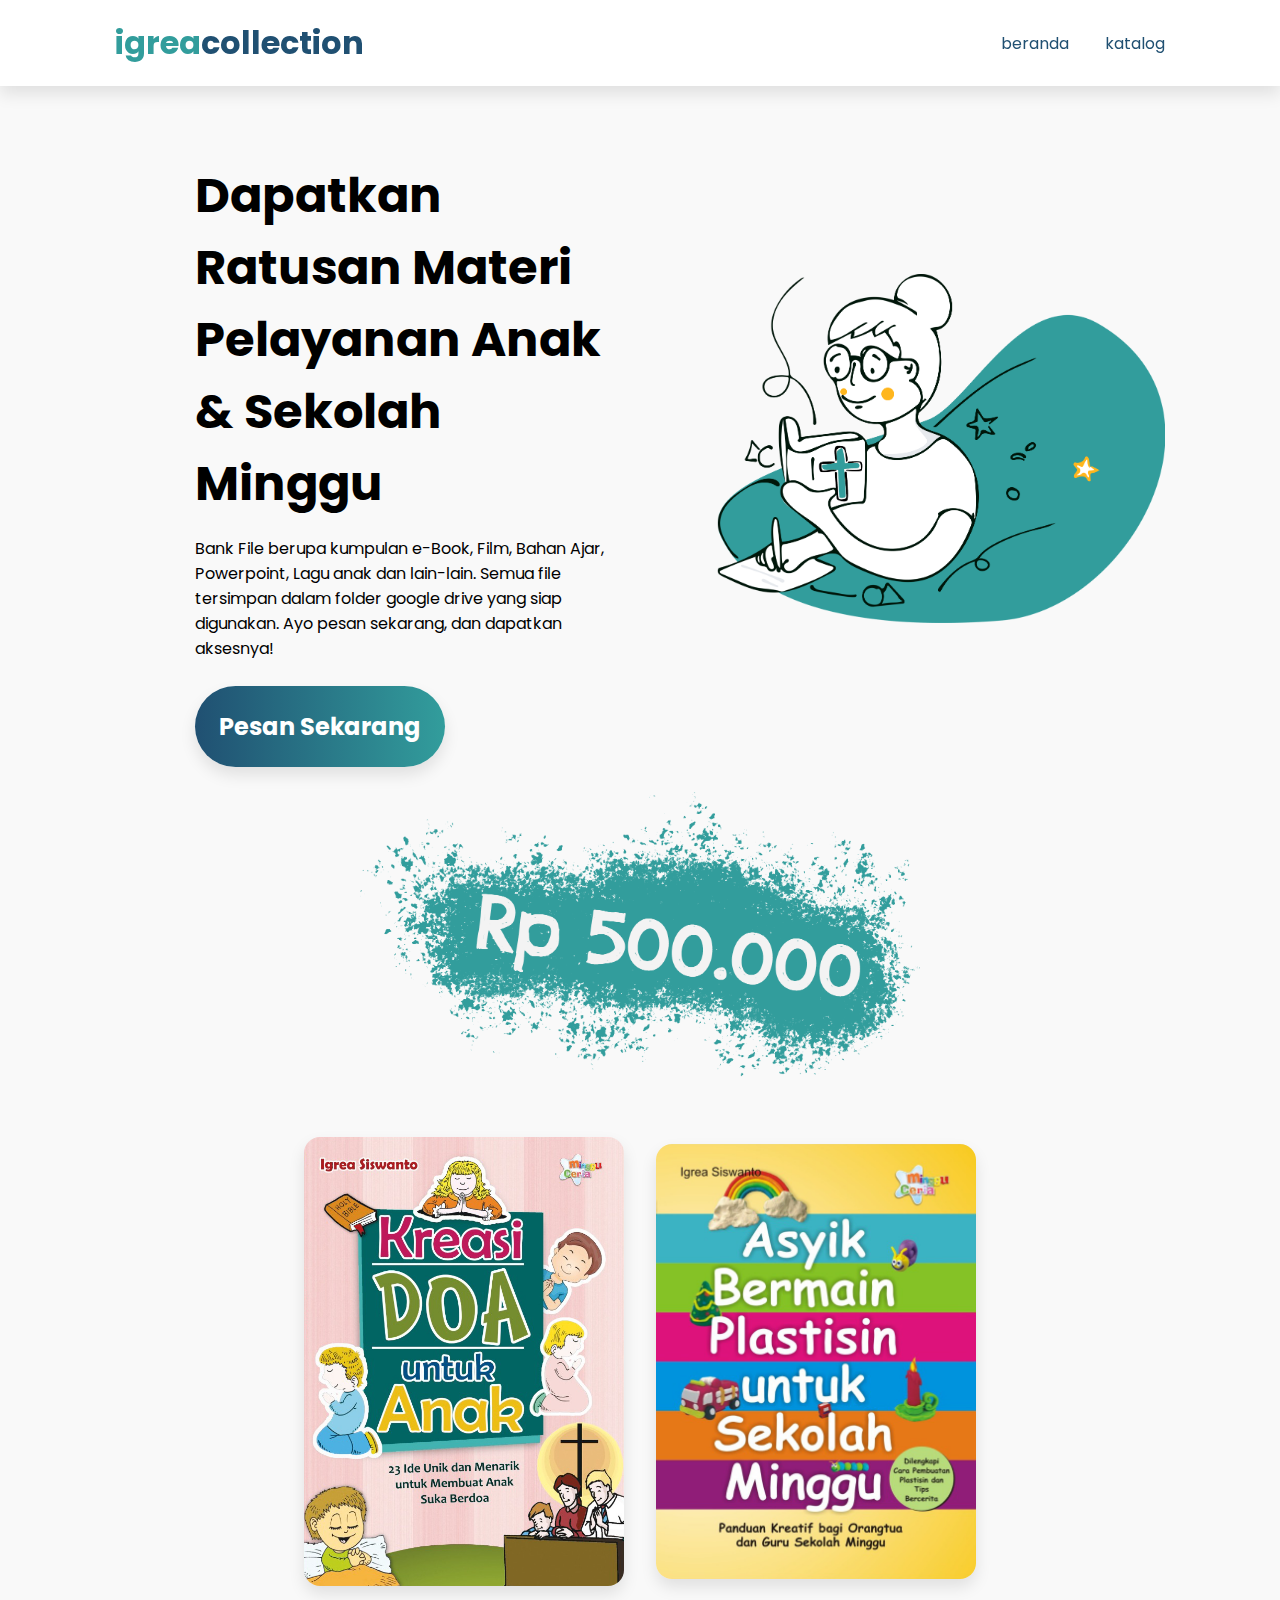
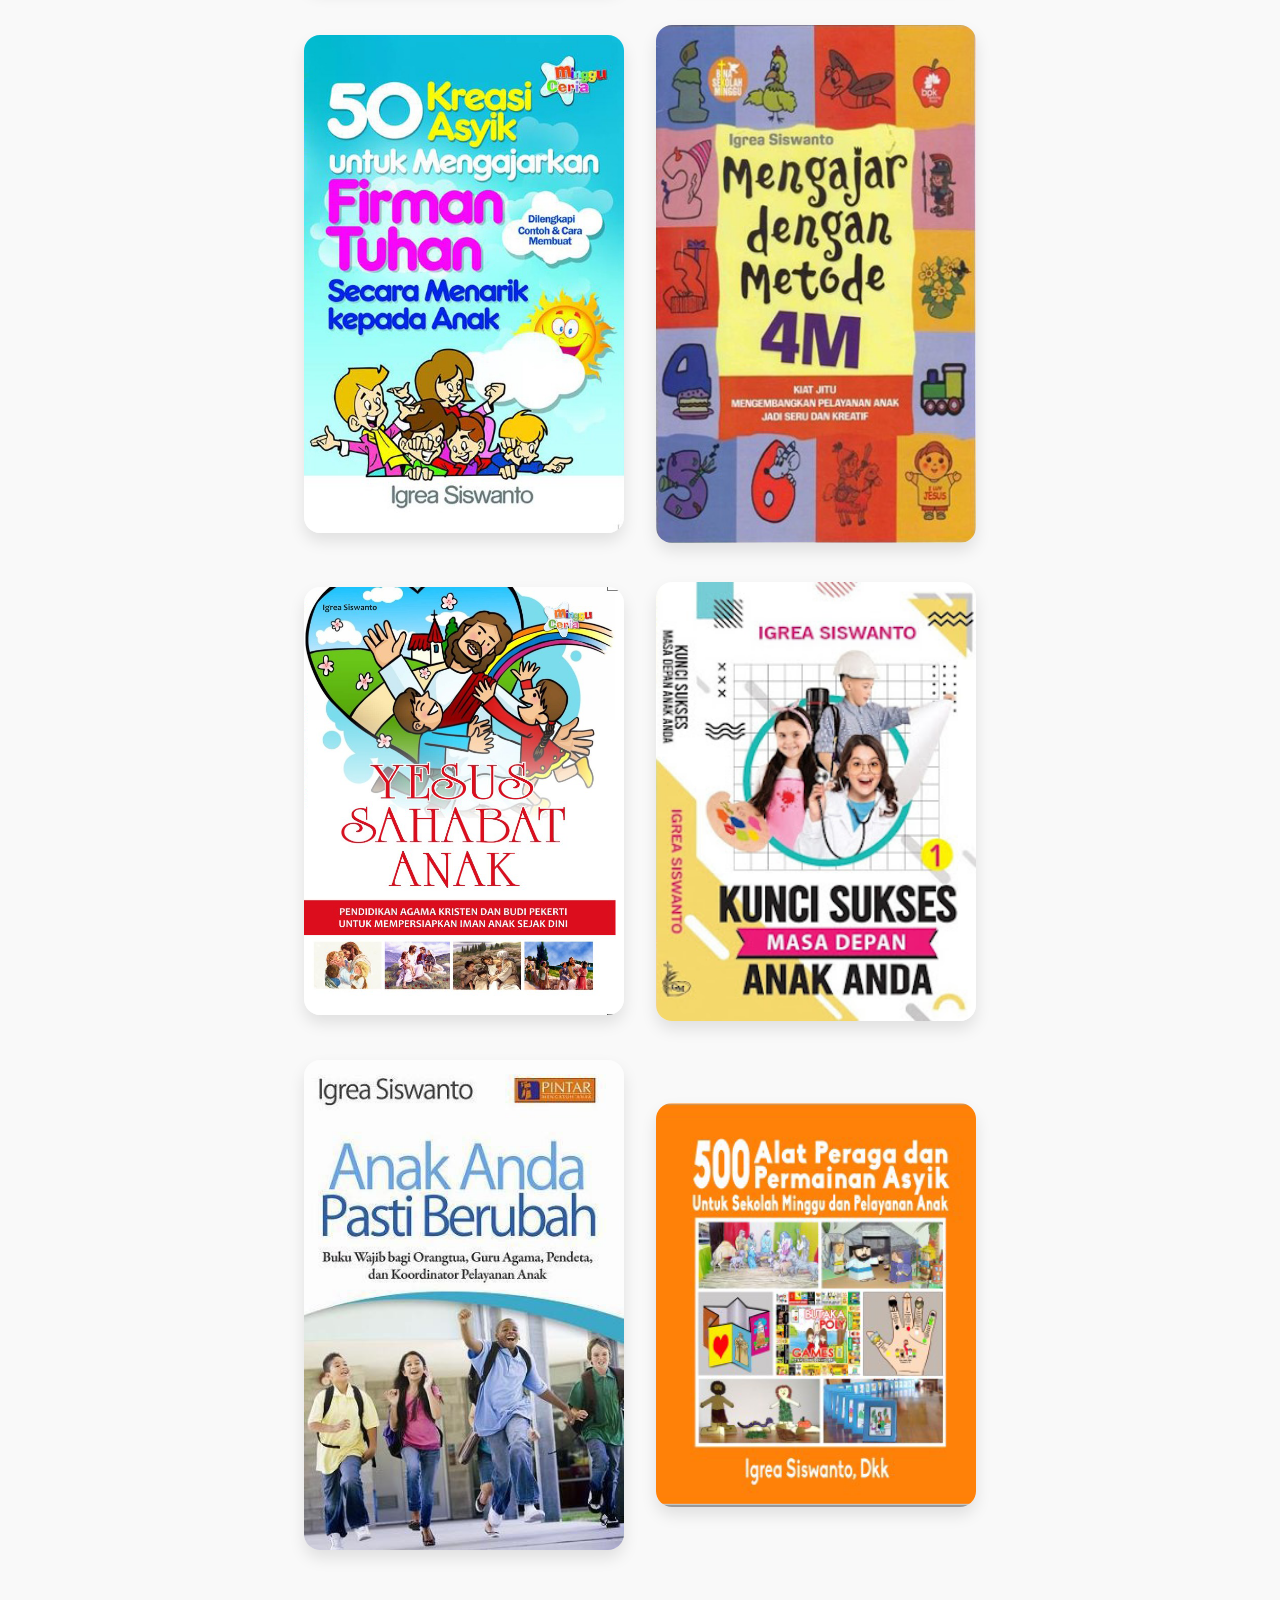
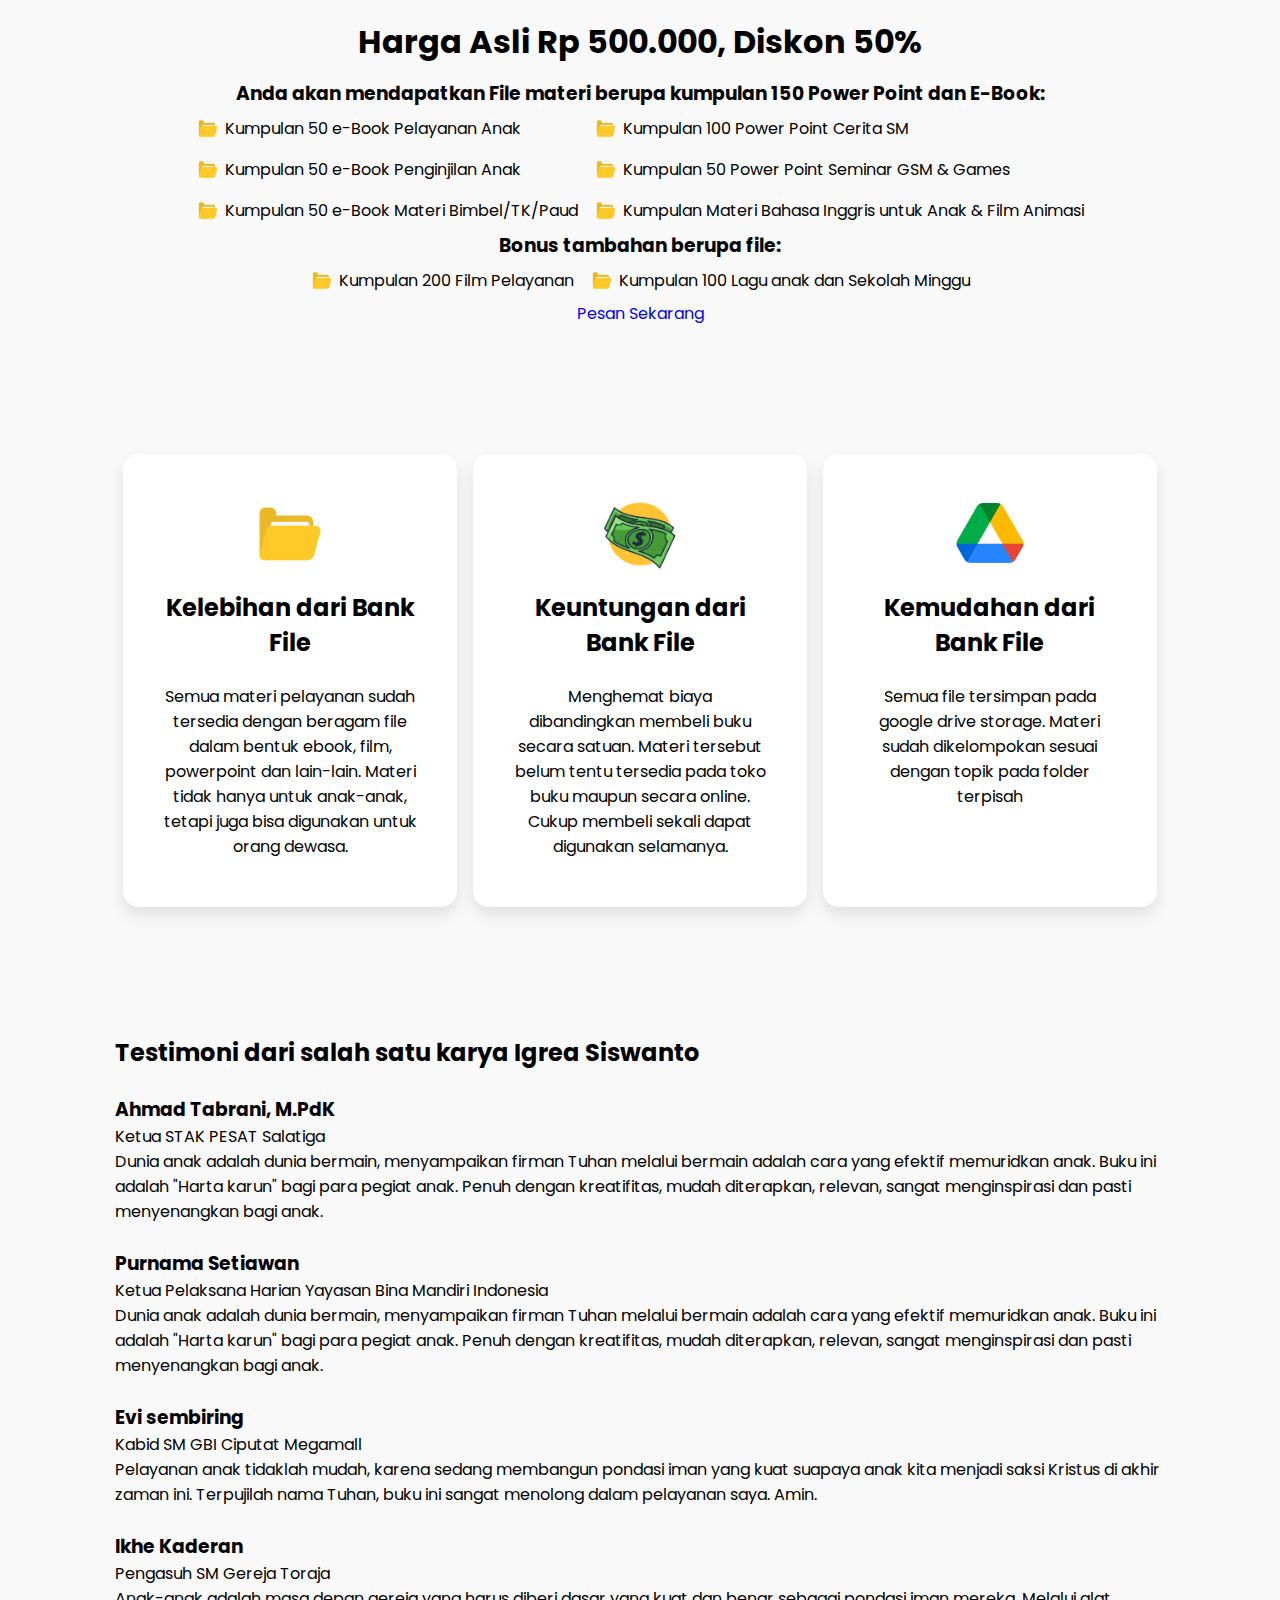
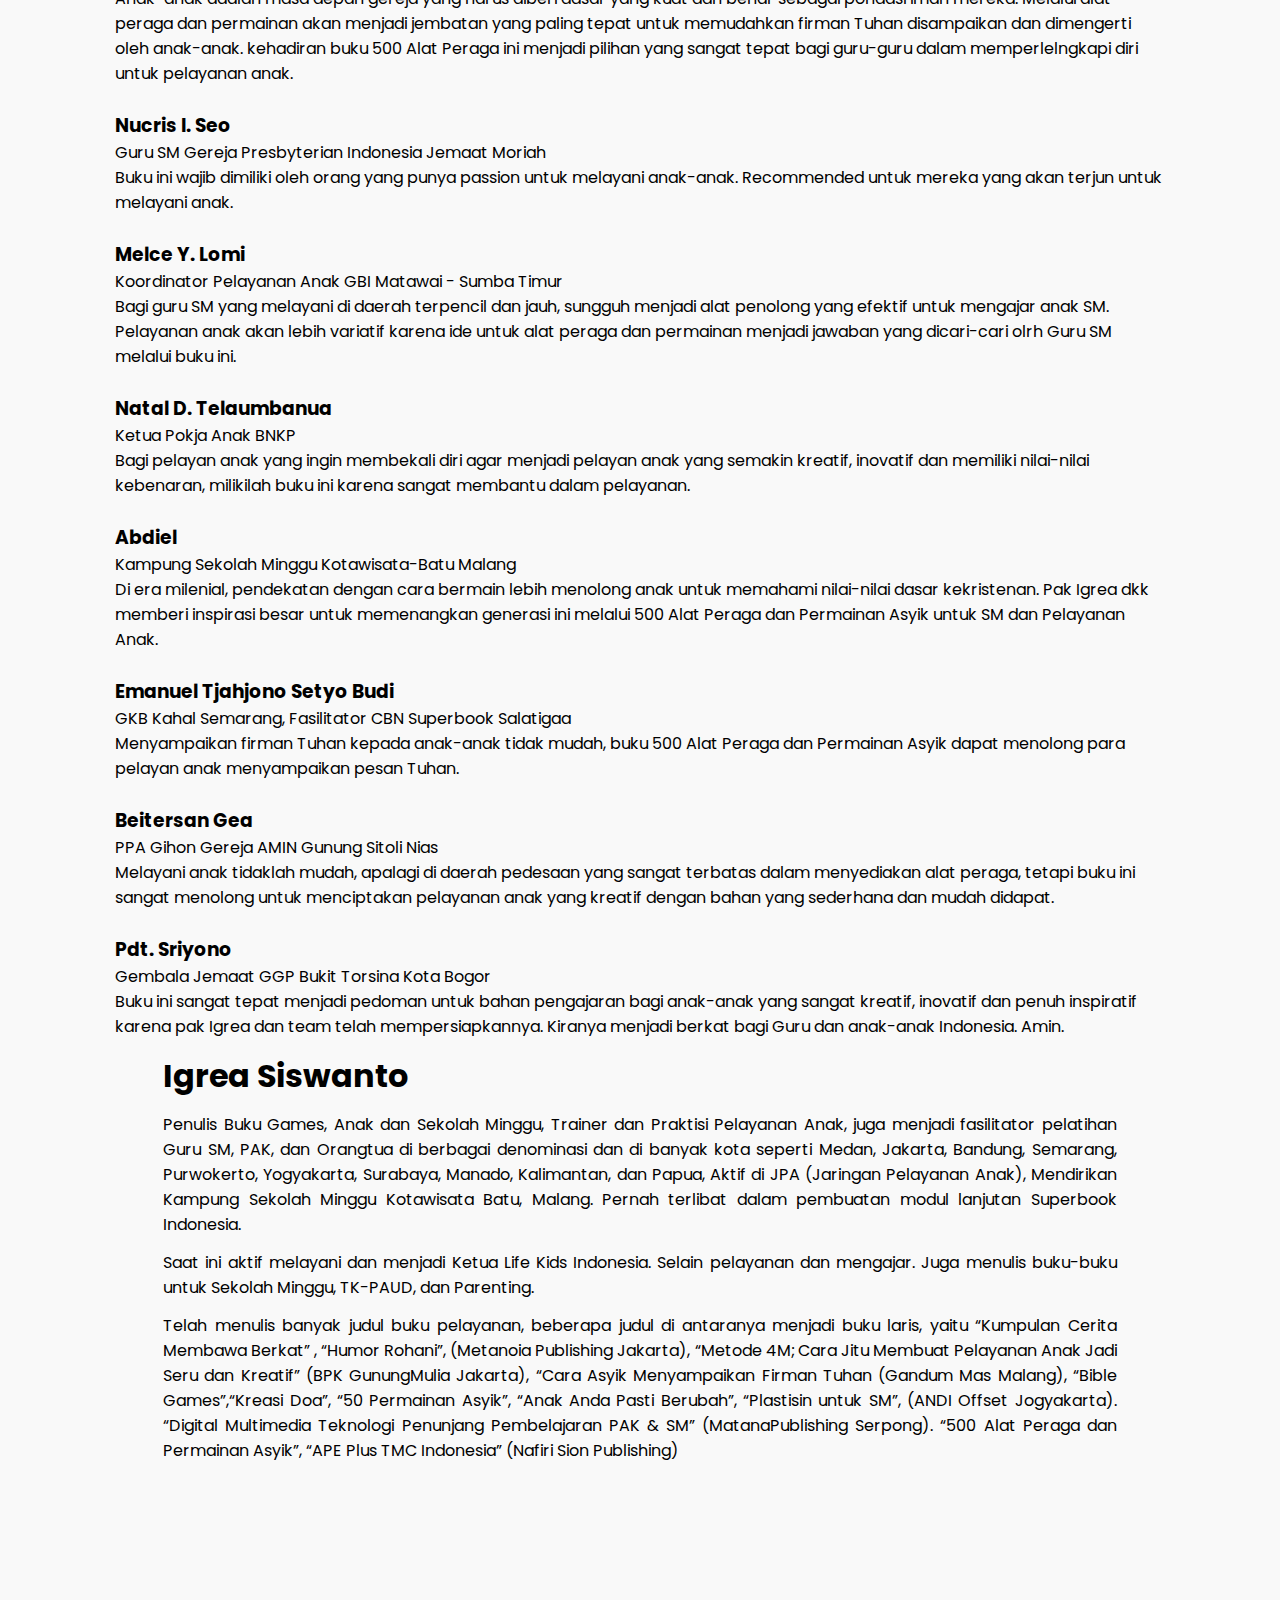
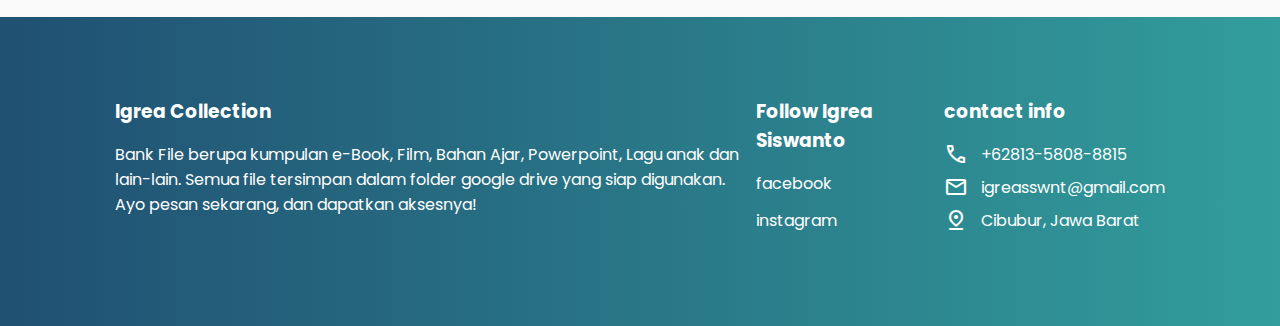
==== index.html @ a71801d1 "Update link facebook footer" ====
<!DOCTYPE html>
<html lang="en">
  <head>
    <meta charset="UTF-8" />
    <meta http-equiv="X-UA-Compatible" content="IE=edge" />
    <meta name="viewport" content="width=device-width, initial-scale=1.0" />
    <!-- no-cache -->
    <meta http-equiv="cache-control" content="no-cache" />
    <meta http-equiv="expires" content="0" />
    <meta http-equiv="pragma" content="no-cache" />

    <!-- link -->
    <link rel="stylesheet" href="style.css" />
    <link
      rel="stylesheet"
      href="https://fonts.googleapis.com/css2?family=Material+Symbols+Rounded:opsz,wght,FILL,GRAD@20..48,100..700,0..1,-50..200"
    />
    <title>Igrea Collection</title>
  </head>
  <body>
    <header>
      <a href="#" class="logo"><span>igrea</span>collection</a>
      <input type="checkbox" id="menu-bar" />
      <label for="menu-bar"><span class="material-symbols-rounded"> menu </span></label>
      <nav class="navbar">
        <a href="#">beranda</a>
        <a href="#">katalog</a>
      </nav>
    </header>
    <!-- home -->
    <section class="home" id="home">
      <div class="content">
        <h1>Dapatkan Ratusan Materi Pelayanan Anak & Sekolah Minggu</h1>
        <p>
          Bank File berupa kumpulan e-Book, Film, Bahan Ajar, Powerpoint, Lagu anak dan lain-lain. Semua file tersimpan dalam folder google drive yang
          siap digunakan. Ayo pesan sekarang, dan dapatkan aksesnya!
        </p>
        <a target="_blank" href="https://bit.ly/Pemesanan-Materi-PelayananAnak" class="button"> Pesan Sekarang </a>
      </div>
      <div class="image">
        <img src="images/write.png" alt="" />
      </div>
    </section>
    <!-- product -->
    <section class="product">
      <div class="image"><img src="images/price.png" alt="" /></div>
      <div class="sample">
        <div class="image">
          <img src="images/book0.png" alt="" />
        </div>
        <div class="image">
          <img src="images/book1.png" alt="" />
        </div>
        <div class="image">
          <img src="images/book2.png" alt="" />
        </div>
        <div class="image">
          <img src="images/book3.png" alt="" />
        </div>
        <div class="image">
          <img src="images/book4.png" alt="" />
        </div>
        <div class="image">
          <img src="images/book5.png" alt="" />
        </div>
        <div class="image">
          <img src="images/book6.png" alt="" />
        </div>
        <div class="image">
          <img src="images/book7.png" alt="" />
        </div>
      </div>
      <h2 class="discount">Harga Asli Rp 500.000, Diskon 50%</h2>
      <h3>Anda akan mendapatkan File materi berupa kumpulan 150 Power Point dan E-Book:</h3>
      <div class="content">
        <div class="l">
          <div class="li">
            <img src="images/folder.png" class="img-folder" alt="" />
            <p>Kumpulan 50 e-Book Pelayanan Anak</p>
          </div>
          <div class="li">
            <img src="images/folder.png" class="img-folder" alt="" />
            <p>Kumpulan 50 e-Book Penginjilan Anak</p>
          </div>
          <div class="li">
            <img src="images/folder.png" class="img-folder" alt="" />
            <p>Kumpulan 50 e-Book Materi Bimbel/TK/Paud</p>
          </div>
        </div>
        <div class="r">
          <div class="li">
            <img src="images/folder.png" class="img-folder" alt="" />
            <p>Kumpulan 100 Power Point Cerita SM</p>
          </div>
          <div class="li">
            <img src="images/folder.png" class="img-folder" alt="" />
            <p>Kumpulan 50 Power Point Seminar GSM & Games</p>
          </div>
          <div class="li">
            <img src="images/folder.png" class="img-folder" alt="" />
            <p>Kumpulan Materi Bahasa Inggris untuk Anak & Film Animasi</p>
          </div>
        </div>
      </div>
      <h3>Bonus tambahan berupa file:</h3>
      <div class="content">
        <div class="l">
          <div class="li">
            <img src="images/folder.png" class="img-folder" alt="" />
            <p>Kumpulan 200 Film Pelayanan</p>
          </div>
        </div>
        <div class="r">
          <div class="li">
            <img src="images/folder.png" class="img-folder" alt="" />
            <p>Kumpulan 100 Lagu anak dan Sekolah Minggu</p>
          </div>
        </div>
      </div>
      <div class="button-container">
        <a target="_blank" href="https://bit.ly/Pemesanan-Materi-PelayananAnak" class="button"> Pesan Sekarang </a>
      </div>
    </section>
    <!-- benefits -->
    <section class="benefits">
      <div class="card-benefits">
        <img src="images/folder.png" alt="" />
        <h2>Kelebihan dari Bank File</h2>
        <p>
          Semua materi pelayanan sudah tersedia dengan beragam file dalam bentuk ebook, film, powerpoint dan lain-lain. Materi tidak hanya untuk
          anak-anak, tetapi juga bisa digunakan untuk orang dewasa.
        </p>
      </div>
      <div class="card-benefits">
        <img src="images/money.png" alt="" />
        <h2>Keuntungan dari Bank File</h2>
        <p>
          Menghemat biaya dibandingkan membeli buku secara satuan. Materi tersebut belum tentu tersedia pada toko buku maupun secara online. Cukup
          membeli sekali dapat digunakan selamanya.
        </p>
      </div>
      <div class="card-benefits">
        <img src="images/gdrive.png" alt="" />
        <h2>Kemudahan dari Bank File</h2>
        <p>Semua file tersimpan pada google drive storage. Materi sudah dikelompokan sesuai dengan topik pada folder terpisah</p>
      </div>
    </section>
    <!-- testimony -->
    <section class="testimony">
      <h2>Testimoni dari salah satu karya Igrea Siswanto</h2>
      <div class="container">
        <div class="left">
          <div class="card">
            <img src="./images/photo7.png" alt="" />
            <div class="content-container">
              <h3>Ahmad Tabrani, M.PdK</h3>
              <p class="title">Ketua STAK PESAT Salatiga</p>
              <p class="words">
                Dunia anak adalah dunia bermain, menyampaikan firman Tuhan melalui bermain adalah cara yang efektif memuridkan anak. Buku ini adalah
                "Harta karun" bagi para pegiat anak. Penuh dengan kreatifitas, mudah diterapkan, relevan, sangat menginspirasi dan pasti menyenangkan
                bagi anak.
              </p>
            </div>
          </div>
          <div class="card">
            <img src="./images/photo11.png" alt="" />
            <div class="content-container">
              <h3>Purnama Setiawan</h3>
              <p class="title">Ketua Pelaksana Harian Yayasan Bina Mandiri Indonesia</p>
              <p class="words">
                Dunia anak adalah dunia bermain, menyampaikan firman Tuhan melalui bermain adalah cara yang efektif memuridkan anak. Buku ini adalah
                "Harta karun" bagi para pegiat anak. Penuh dengan kreatifitas, mudah diterapkan, relevan, sangat menginspirasi dan pasti menyenangkan
                bagi anak.
              </p>
            </div>
          </div>
          <div class="card">
            <img src="./images/photo10.png" alt="" />
            <div class="content-container">
              <h3>Evi sembiring</h3>
              <p class="title">Kabid SM GBI Ciputat Megamall</p>
              <p class="words">
                Pelayanan anak tidaklah mudah, karena sedang membangun pondasi iman yang kuat suapaya anak kita menjadi saksi Kristus di akhir zaman
                ini. Terpujilah nama Tuhan, buku ini sangat menolong dalam pelayanan saya. Amin.
              </p>
            </div>
          </div>
          <div class="card">
            <img src="./images/photo3.png" alt="" />
            <div class="content-container">
              <h3>Ikhe Kaderan</h3>
              <p class="title">Pengasuh SM Gereja Toraja</p>
              <p class="words">
                Anak-anak adalah masa depan gereja yang harus diberi dasar yang kuat dan benar sebagai pondasi iman mereka. Melalui alat peraga dan
                permainan akan menjadi jembatan yang paling tepat untuk memudahkan firman Tuhan disampaikan dan dimengerti oleh anak-anak. kehadiran
                buku 500 Alat Peraga ini menjadi pilihan yang sangat tepat bagi guru-guru dalam memperlelngkapi diri untuk pelayanan anak.
              </p>
            </div>
          </div>
          <div class="card">
            <img src="./images/photo9.png" alt="" />
            <div class="content-container">
              <h3>Nucris I. Seo</h3>
              <p class="title">Guru SM Gereja Presbyterian Indonesia Jemaat Moriah</p>
              <p class="words">
                Buku ini wajib dimiliki oleh orang yang punya passion untuk melayani anak-anak. Recommended untuk mereka yang akan terjun untuk
                melayani anak.
              </p>
            </div>
          </div>
          <div class="card">
            <img src="./images/photo5.png" alt="" />
            <div class="content-container">
              <h3>Melce Y. Lomi</h3>
              <p class="title">Koordinator Pelayanan Anak GBI Matawai - Sumba Timur</p>
              <p class="words">
                Bagi guru SM yang melayani di daerah terpencil dan jauh, sungguh menjadi alat penolong yang efektif untuk mengajar anak SM. Pelayanan
                anak akan lebih variatif karena ide untuk alat peraga dan permainan menjadi jawaban yang dicari-cari olrh Guru SM melalui buku ini.
              </p>
            </div>
          </div>
        </div>

        <div class="right">
          <div class="card">
            <img src="./images/photo4.png" alt="" />
            <div class="content-container">
              <h3>Natal D. Telaumbanua</h3>
              <p class="title">Ketua Pokja Anak BNKP</p>
              <p class="words">
                Bagi pelayan anak yang ingin membekali diri agar menjadi pelayan anak yang semakin kreatif, inovatif dan memiliki nilai-nilai
                kebenaran, milikilah buku ini karena sangat membantu dalam pelayanan.
              </p>
            </div>
          </div>
          <div class="card">
            <img src="./images/photo6.png" alt="" />
            <div class="content-container">
              <h3>Abdiel</h3>
              <p class="title">Kampung Sekolah Minggu Kotawisata-Batu Malang</p>
              <p class="words">
                Di era milenial, pendekatan dengan cara bermain lebih menolong anak untuk memahami nilai-nilai dasar kekristenan. Pak Igrea dkk
                memberi inspirasi besar untuk memenangkan generasi ini melalui 500 Alat Peraga dan Permainan Asyik untuk SM dan Pelayanan Anak.
              </p>
            </div>
          </div>
          <div class="card">
            <img src="./images/photo1.png" alt="" />
            <div class="content-container">
              <h3>Emanuel Tjahjono Setyo Budi</h3>
              <p class="title">GKB Kahal Semarang, Fasilitator CBN Superbook Salatigaa</p>
              <p class="words">
                Menyampaikan firman Tuhan kepada anak-anak tidak mudah, buku 500 Alat Peraga dan Permainan Asyik dapat menolong para pelayan anak
                menyampaikan pesan Tuhan.
              </p>
            </div>
          </div>
          <div class="card">
            <img src="./images/photo2.png" alt="" />
            <div class="content-container">
              <h3>Beitersan Gea</h3>
              <p class="title">PPA Gihon Gereja AMIN Gunung Sitoli Nias</p>
              <p class="words">
                Melayani anak tidaklah mudah, apalagi di daerah pedesaan yang sangat terbatas dalam menyediakan alat peraga, tetapi buku ini sangat
                menolong untuk menciptakan pelayanan anak yang kreatif dengan bahan yang sederhana dan mudah didapat.
              </p>
            </div>
          </div>
          <div class="card">
            <img src="./images/photo8.png" alt="" />
            <div class="content-container">
              <h3>Pdt. Sriyono</h3>
              <p class="title">Gembala Jemaat GGP Bukit Torsina Kota Bogor</p>
              <p class="words">
                Buku ini sangat tepat menjadi pedoman untuk bahan pengajaran bagi anak-anak yang sangat kreatif, inovatif dan penuh inspiratif karena
                pak Igrea dan team telah mempersiapkannya. Kiranya menjadi berkat bagi Guru dan anak-anak Indonesia. Amin.
              </p>
            </div>
          </div>
        </div>
      </div>
      <!-- <a href="#" class="more">Lihat testimoni lainnya</a> -->
    </section>
    <!-- author -->
    <section class="author">
      <div class="image">
        <img src="images/igrea_round0.png" alt="" />
      </div>
      <div class="content">
        <h1>Igrea Siswanto</h1>
        <p>
          Penulis Buku Games, Anak dan Sekolah Minggu, Trainer dan Praktisi Pelayanan Anak, juga menjadi fasilitator pelatihan Guru SM, PAK, dan
          Orangtua di berbagai denominasi dan di banyak kota seperti Medan, Jakarta, Bandung, Semarang, Purwokerto, Yogyakarta, Surabaya, Manado,
          Kalimantan, dan Papua, Aktif di JPA (Jaringan Pelayanan Anak), Mendirikan Kampung Sekolah Minggu Kotawisata Batu, Malang. Pernah terlibat
          dalam pembuatan modul lanjutan Superbook Indonesia.
        </p>
        <p>
          Saat ini aktif melayani dan menjadi Ketua Life Kids Indonesia. Selain pelayanan dan mengajar. Juga menulis buku-buku untuk Sekolah Minggu,
          TK-PAUD, dan Parenting.
        </p>
        <p>
          Telah menulis banyak judul buku pelayanan, beberapa judul di antaranya menjadi buku laris, yaitu “Kumpulan Cerita Membawa Berkat” , “Humor
          Rohani”, (Metanoia Publishing Jakarta), “Metode 4M; Cara Jitu Membuat Pelayanan Anak Jadi Seru dan Kreatif” (BPK GunungMulia Jakarta), “Cara
          Asyik Menyampaikan Firman Tuhan (Gandum Mas Malang), “Bible Games”,“Kreasi Doa”, “50 Permainan Asyik”, “Anak Anda Pasti Berubah”, “Plastisin
          untuk SM”, (ANDI Offset Jogyakarta). “Digital Multimedia Teknologi Penunjang Pembelajaran PAK & SM” (MatanaPublishing Serpong). “500 Alat
          Peraga dan Permainan Asyik”, “APE Plus TMC Indonesia” (Nafiri Sion Publishing)
        </p>
      </div>
    </section>
    <!-- footer -->
    <div class="footer">
      <div class="box about-us">
        <h3>Igrea Collection</h3>
        <p>
          Bank File berupa kumpulan e-Book, Film, Bahan Ajar, Powerpoint, Lagu anak dan lain-lain. Semua file tersimpan dalam folder google drive yang
          siap digunakan. Ayo pesan sekarang, dan dapatkan aksesnya!
        </p>
      </div>
      <div class="box">
        <h3>Follow Igrea Siswanto</h3>
        <a target="_blank" href="https://www.facebook.com/igrea.siswanto.3/">facebook</a>
        <a target="_blank" href="https://www.instagram.com/igrea_siswanto/">instagram</a>
      </div>
      <div class="box">
        <h3>contact info</h3>
        <div class="info">
          <span class="material-symbols-rounded"> call </span>
          <p>+62813-5808-8815</p>
        </div>
        <div class="info">
          <span class="material-symbols-rounded"> mail </span>
          <p>igreasswnt@gmail.com</p>
        </div>
        <div class="info">
          <span class="material-symbols-rounded"> pin_drop </span>
          <p>Cibubur, Jawa Barat</p>
        </div>
      </div>
    </div>
  </body>
</html>
---- style.css ----
@import url("https://fonts.googleapis.com/css2?family=Poppins:wght@100;200;300;400&display=swap");

:root {
  --color-primary-dark: #205072;
  --color-primary: #329d9c;
  --color-primary-gradient: linear-gradient(
    90deg,
    var(--color-primary-dark),
    var(--color-primary)
  );
}

* {
  font-family: "Poppins", sans-serif;
  margin: 0;
  padding: 0;
  box-sizing: border-box;
  text-decoration: none;
  outline: none;
  border: none;
}

body {
  background: #f9f9f9;
}

section {
  padding: 0 9%;
}

/* header */
header {
  position: fixed;
  top: 0;
  width: 100%;
  background: #fff;
  box-shadow: 0 0.5rem 1rem rgba(0, 0, 0, 0.1);
  padding: 1.2rem 9%;
  display: flex;
  align-items: center;
  justify-content: space-between;
  z-index: 1000;
}

header .logo {
  font-size: 2rem;
  color: var(--color-primary-dark);
  font-weight: 700;
}

header .logo span {
  color: var(--color-primary);
}

header .navbar a {
  font-size: 1rem;
  margin-left: 2rem;
  color: var(--color-primary-dark);
}

header .navbar a:hover {
  color: var(--color-primary);
}

header input {
  display: none;
}

header label span {
  font-size: 3rem;
  color: var(--color-primary-dark);
  cursor: pointer;
  opacity: 0;
  visibility: hidden;
}

/* home */
.home {
  display: flex;
  align-items: center;
  justify-content: space-between;
  margin-top: 10rem;
  margin-bottom: 3rem;
}

.home .content {
  padding: 0 5rem;
}

.home .content h1 {
  font-size: 3rem;
}

.home .content p {
  margin-top: 1rem;
  margin-bottom: 3rem;
}

.home .content .button {
  cursor: pointer;
  widht: 5rem;
  font-size: 1.5rem;
  font-weight: 700;
  padding: 1.5rem;
  color: white;
  background: var(--color-primary-gradient);
  border-radius: 3rem;
  margin-top: 2rem;
  box-shadow: 0 0.5rem 1rem rgba(0, 0, 0, 0.1);
  transition: all 500ms ease;
}

.home .content .button:hover {
  box-shadow: none;
}

.home .image img {
  width: 35vw;
  animation: float 3s linear infinite;
}

/* product */
.product {
  margin-bottom: 8rem;
  display: flex;
  flex-direction: column;
  align-items: center;
}

.product .image img {
  width: 35rem;
  margin: 0 auto;
}

.product .content {
  display: flex;
  justify-content: space-between;
}


.product h2 {
  font-size: 2rem;
  padding: 0.8rem;
}


.product .li{
  display: flex;
  padding: 0.5rem;
}
.product .img-folder{
  width: 1.5rem;
  margin-right: .3rem;
}

.product .sample {
  display: flex;
  flex-wrap: wrap;
  justify-content: center;
  align-items: center;
  margin: 2rem 0;
}

.product .sample .image {
  margin: 1rem 1rem;
}

.product .sample .image img {
  width: 20rem;
  border-radius: 1rem;
  box-shadow: 0 0.5rem 1rem rgba(0, 0, 0, 0.1);
  transition: all 500ms ease;
}

.product .sample .image img:hover {
  box-shadow: none;
}

/* benefits */
.benefits {
  display: flex;
  margin-bottom: 8rem;
}

.benefits .card-benefits {
  display: flex;
  flex-direction: column;
  width: 33%;
  background: white;
  border-radius: 1rem;
  margin: 0 0.5rem;
  padding: 2.5rem 2.5rem;
  box-shadow: 0 0.5rem 1rem rgba(0, 0, 0, 0.1);
  transition: all 500ms ease;
}

.benefits .card-benefits:hover {
  box-shadow: none;
}

.benefits .card-benefits img {
  width: 5rem;
  margin: 0 auto;
}

.benefits .card-benefits h2 {
  margin: 1rem auto;
  text-align: center;
}

.benefits .card-benefits p {
  margin: 0.5rem auto;
  text-align: center;
}

/* author */
.author {
  margin-bottom: 8rem;
  display: flex;
  justify-content: space-between;
}

.author .image img {
  width: 25rem;
  margin: 0 auto;
}

.author .content {
  padding: 0.8rem 3rem;
}

.author .content p {
  text-align: justify;
  margin: 0.8rem 0;
}

.author .content p span {
  color: var(--color-primary);
  font-weight: 600;
}

/* footer */
.footer {
  color: white;
  background: var(--color-primary-gradient);
  padding: 5rem 9%;
  display: flex;
  justify-content: space-between;
}

.footer .box {
  display: flex;
  flex-direction: column;
}

.footer .box.about-us {
  width: 45rem;
}

.footer .box h3 {
  margin-bottom: 1rem;
}

.footer .box a {
  color: white;
  margin-bottom: 0.8rem;
}

.footer .box .info {
  display: flex;
  margin-bottom: 0.5rem;
}

.footer .box .info span {
  margin-right: 0.8rem;
}

@media (max-width: 768px) {
  /* header */
  header .logo {
    font-size: 1.3rem;
  }
  header label span {
    margin-top: 0.6rem;
    visibility: visible;
    opacity: 1;
  }
  header .navbar {
    position: absolute;
    top: 100%;
    left: 0;
    width: 100%;
    background: #fff;
    padding: 1rem 2rem;
    border-top: 0.1rem solid rgba(0, 0, 0, 0.1);
    transform-origin: top;
    transform: scaleY(0);
    opacity: 0;
  }
  header .navbar {
    box-shadow: 0 0.5rem 1rem rgba(0, 0, 0, 0.1);
  }
  header .navbar a {
    display: block;
    font-size: 1rem;
    margin: 2rem 2rem;
  }

  header input:checked ~ .navbar {
    transform: scaleY(1);
    opacity: 1;
  }

  /* section */
  section {
    padding: 0 9%;
  }

  /* home */
  .home {
    display: flex;
    flex-direction: column-reverse;
    margin-top: 8rem;
  }
  .home .content {
    padding: 0 0rem;
    align-items: center;
    text-align: center;
  }
  .home .content h1 {
    font-size: 1rem;
    margin-top: 1rem;
    text-align: center;
  }
  .home .content p {
    margin-top: 1rem;
    margin-bottom: 2rem;
    font-size: 0.6rem;
    text-align: center;
  }
  .home .content .button {
    font-size: 1rem;
    padding: 1rem;
    margin: 0 auto;
  }
  .home .image img {
    width: 60vw;
  }

  /* product */
  .product {
    margin-bottom: 2rem;
  }
  .product .li{
    display: flex;
    padding: 1rem;
    margin-top: .5rem;
  }
  .product .li p{
    font-size: 0.7rem;
  }
  .product .li .img-folder{
    width: 4vw;
    height: 4vw;
    margin-right: .3rem;
  }
  .product .image img {
    width: 80vw;
    margin: 0 auto;
  }
  .product .sample .image img {
    width: 30vw;
  }
  .product h2 {
    font-size: 1rem;
    padding: 0.2rem;
    text-align: center;
  }
  .product .content {
    display: inline-block;
  }
  .product .content li {
    font-size: 0.7rem;
    margin: 0.4rem 0;
  }
  .product .content div {
    padding: 0rem;
  }

  /* benefits */
  .benefits {
    display: flex;
    flex-direction: column;
    margin-bottom: 1rem;
  }
  .benefits .card-benefits {
    width: 80vw;
    margin-bottom: 1rem;
  }
  .benefits .card-benefits img {
    width: 15vw;
    margin: 0 auto;
  }
  .benefits .card-benefits h2 {
    font-size: 1rem;
  }
  .benefits .card-benefits p {
    font-size: 0.6rem;
  }

  /* author */
  .author {
    margin-bottom: 2rem;
    display: flex;
    flex-direction: column;
    text-align: center;
  }
  .author .image img {
    width: 55vw;
  }
  .author .content {
    padding: 0.8rem 0rem;
  }
  .author .content p {
    font-size: 0.6rem;
  }

  /* footer */
  .footer {
    display: flex;
    flex-direction: column;
  }
  .footer p {
    text-align: justify;
    font-size: 0.6rem;
  }
  .footer .box a {
    font-size: 0.6rem;
  }
  .footer .box.about-us {
    width: 80vw;
    margin-bottom: 1rem;
  }
}
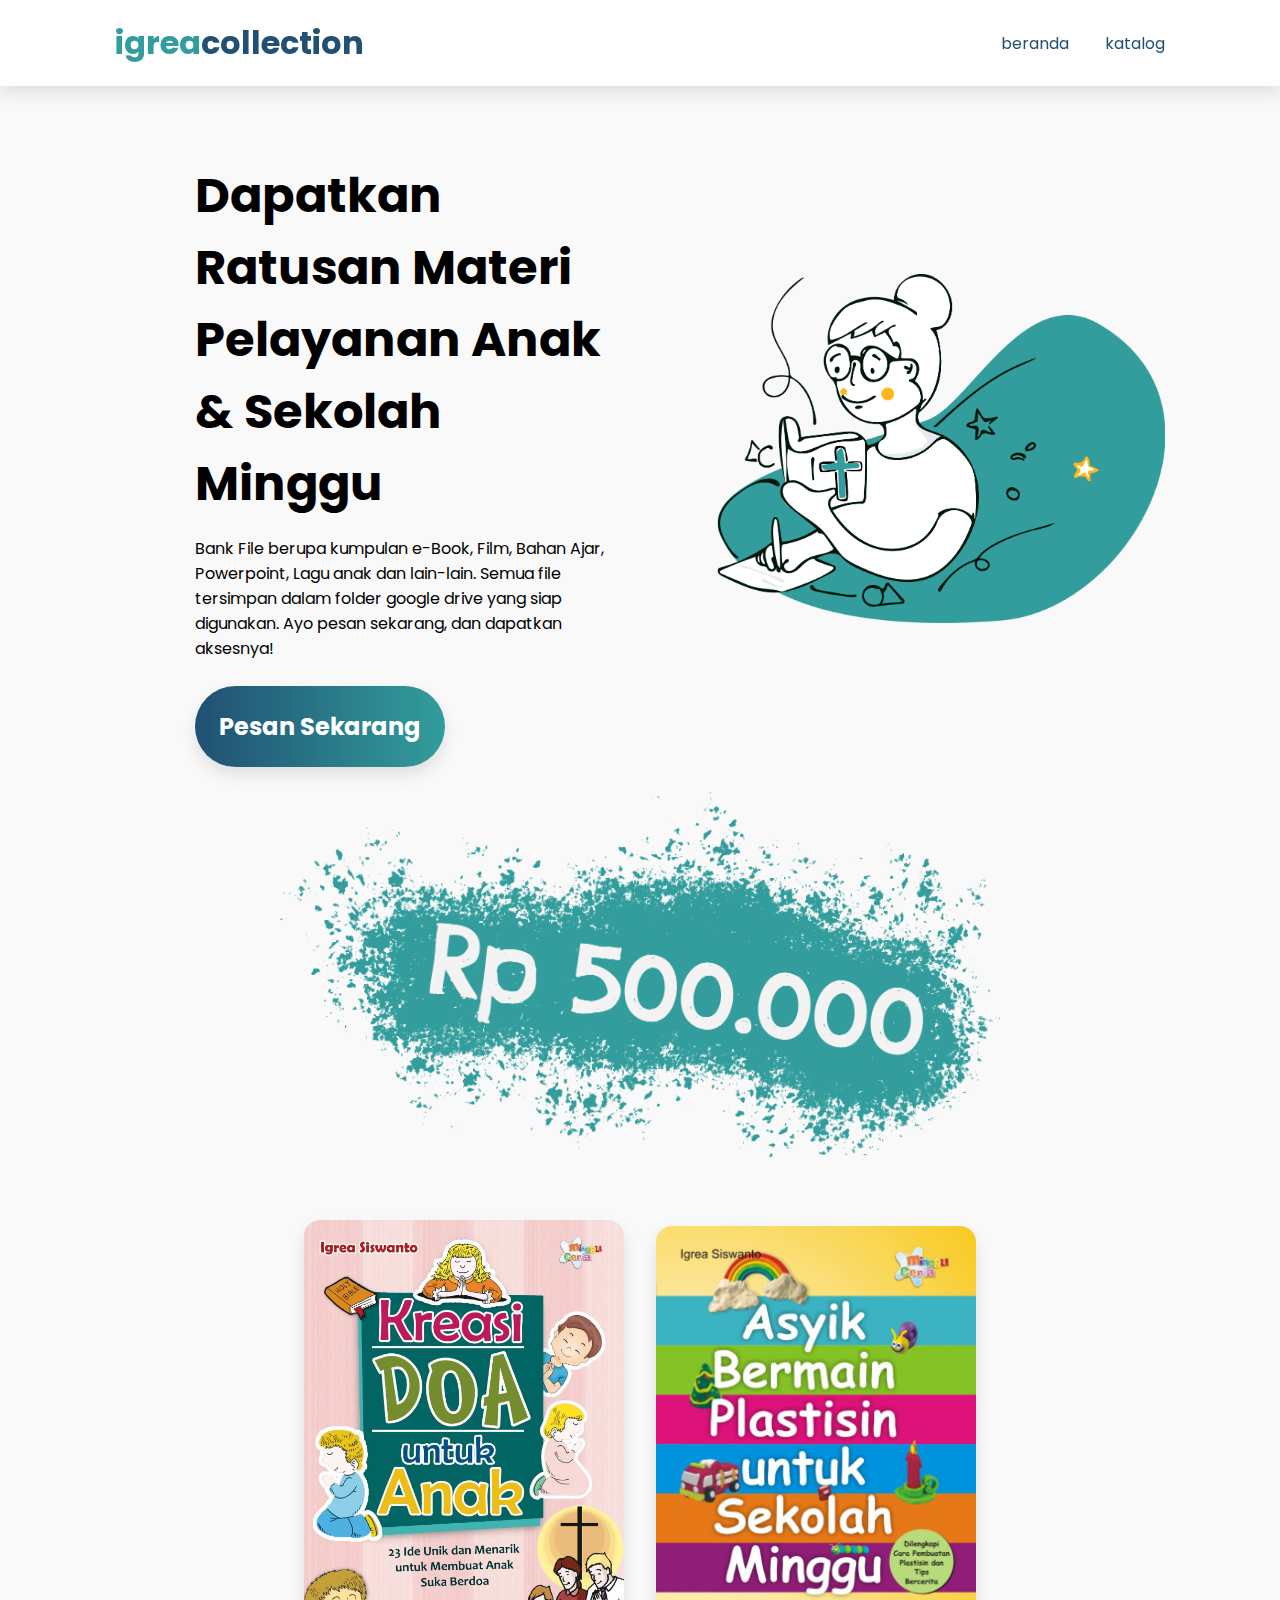
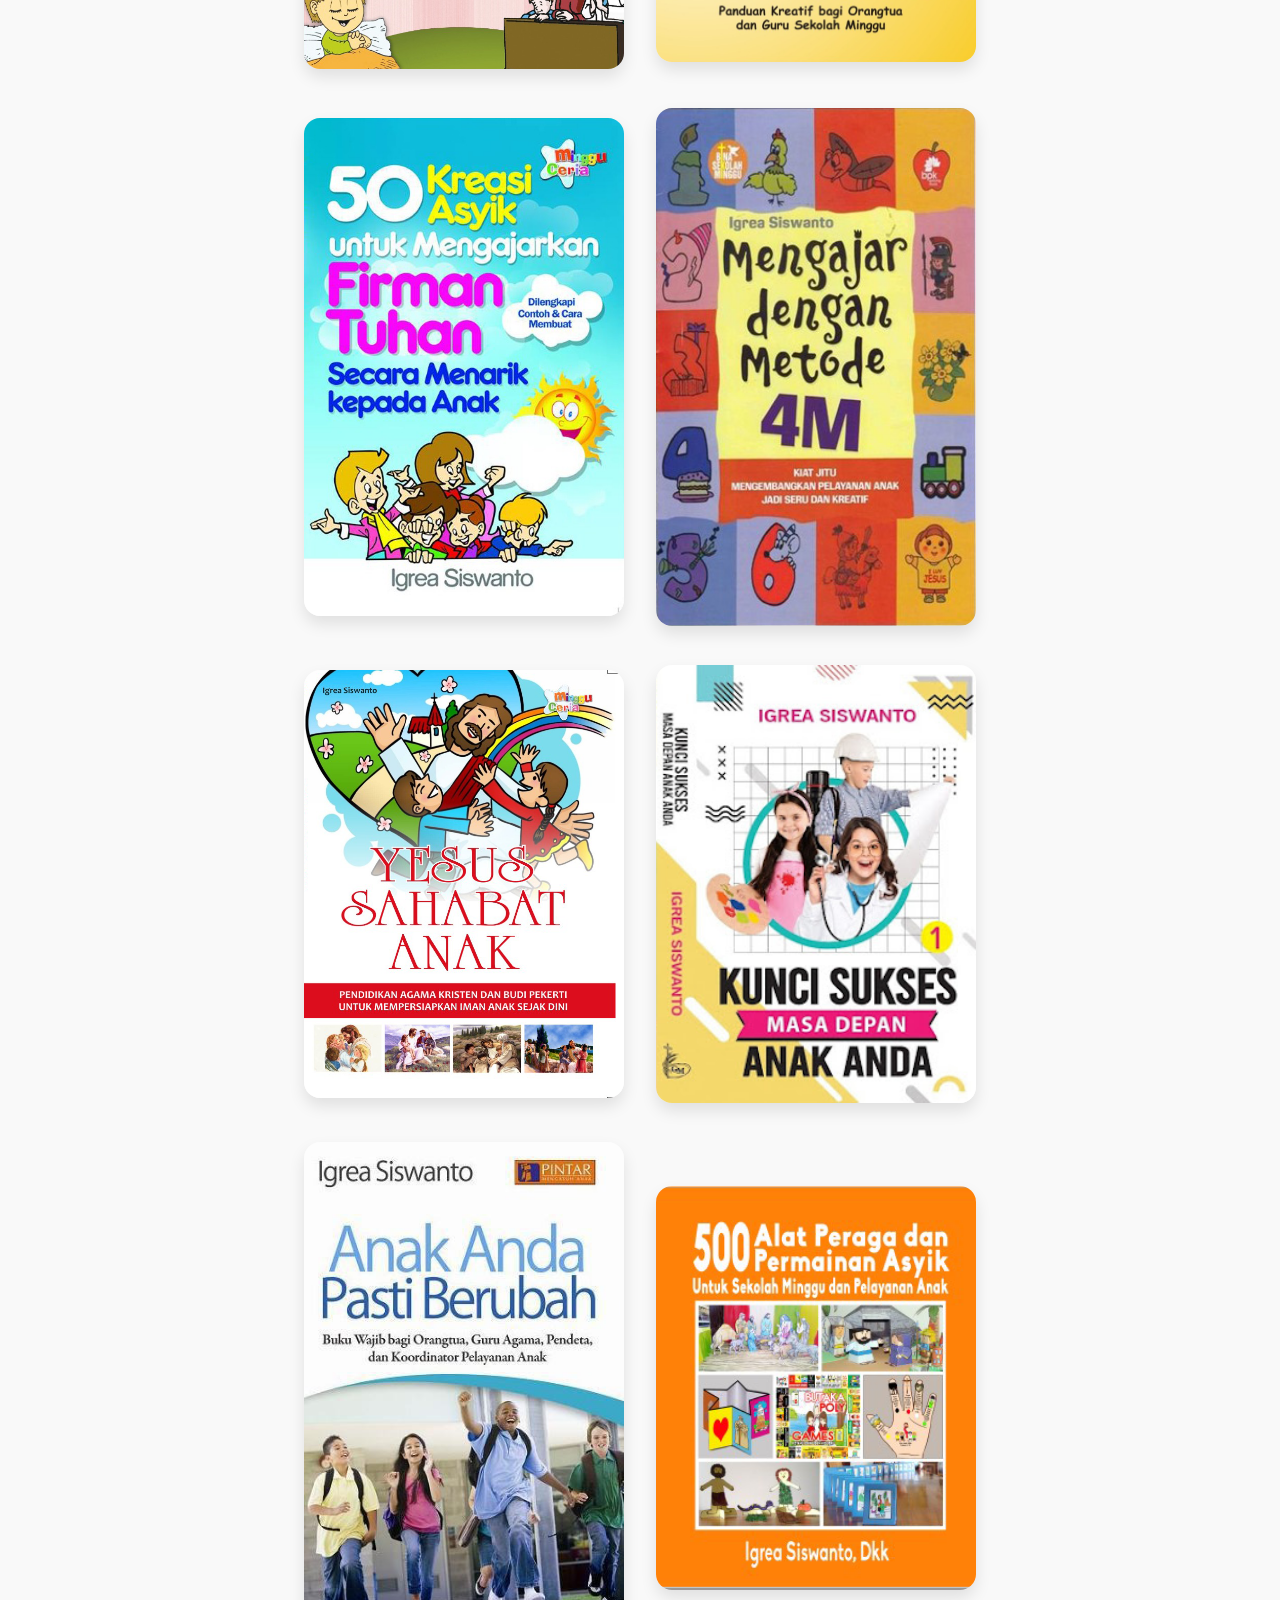
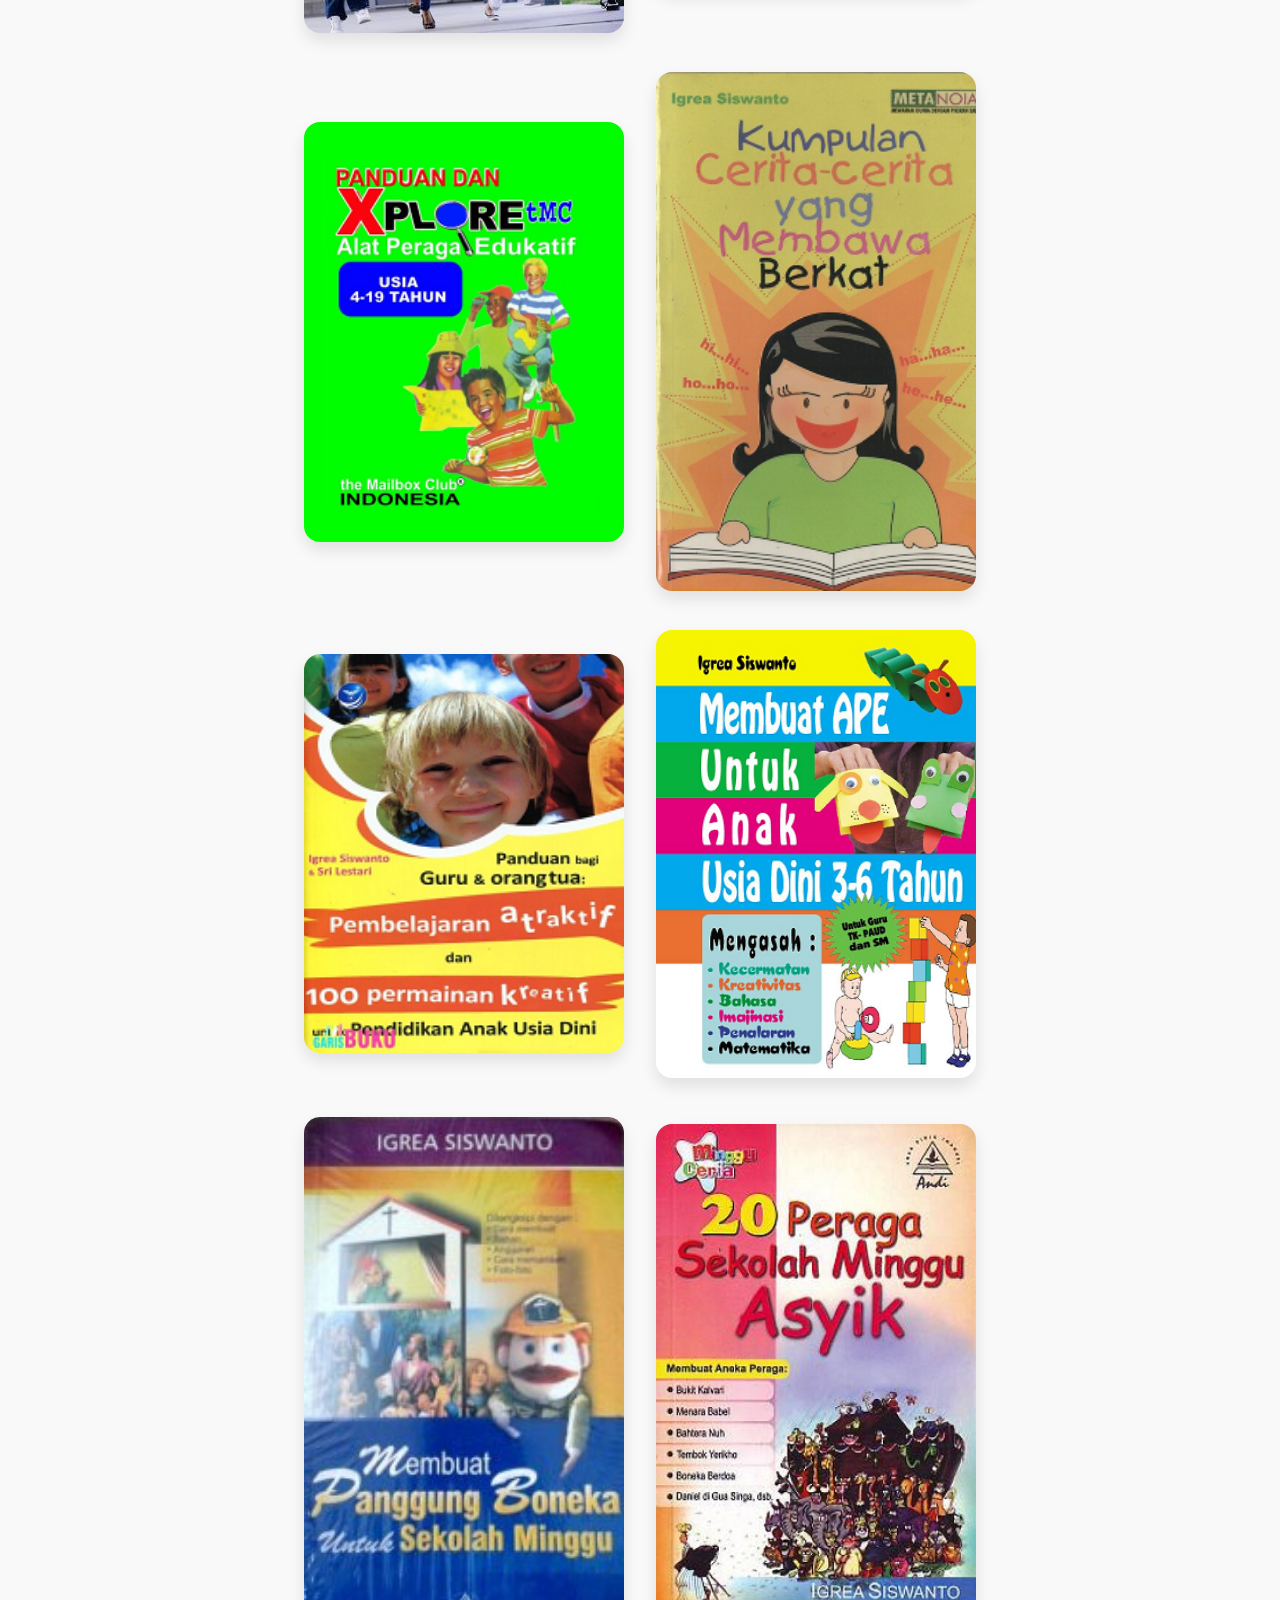
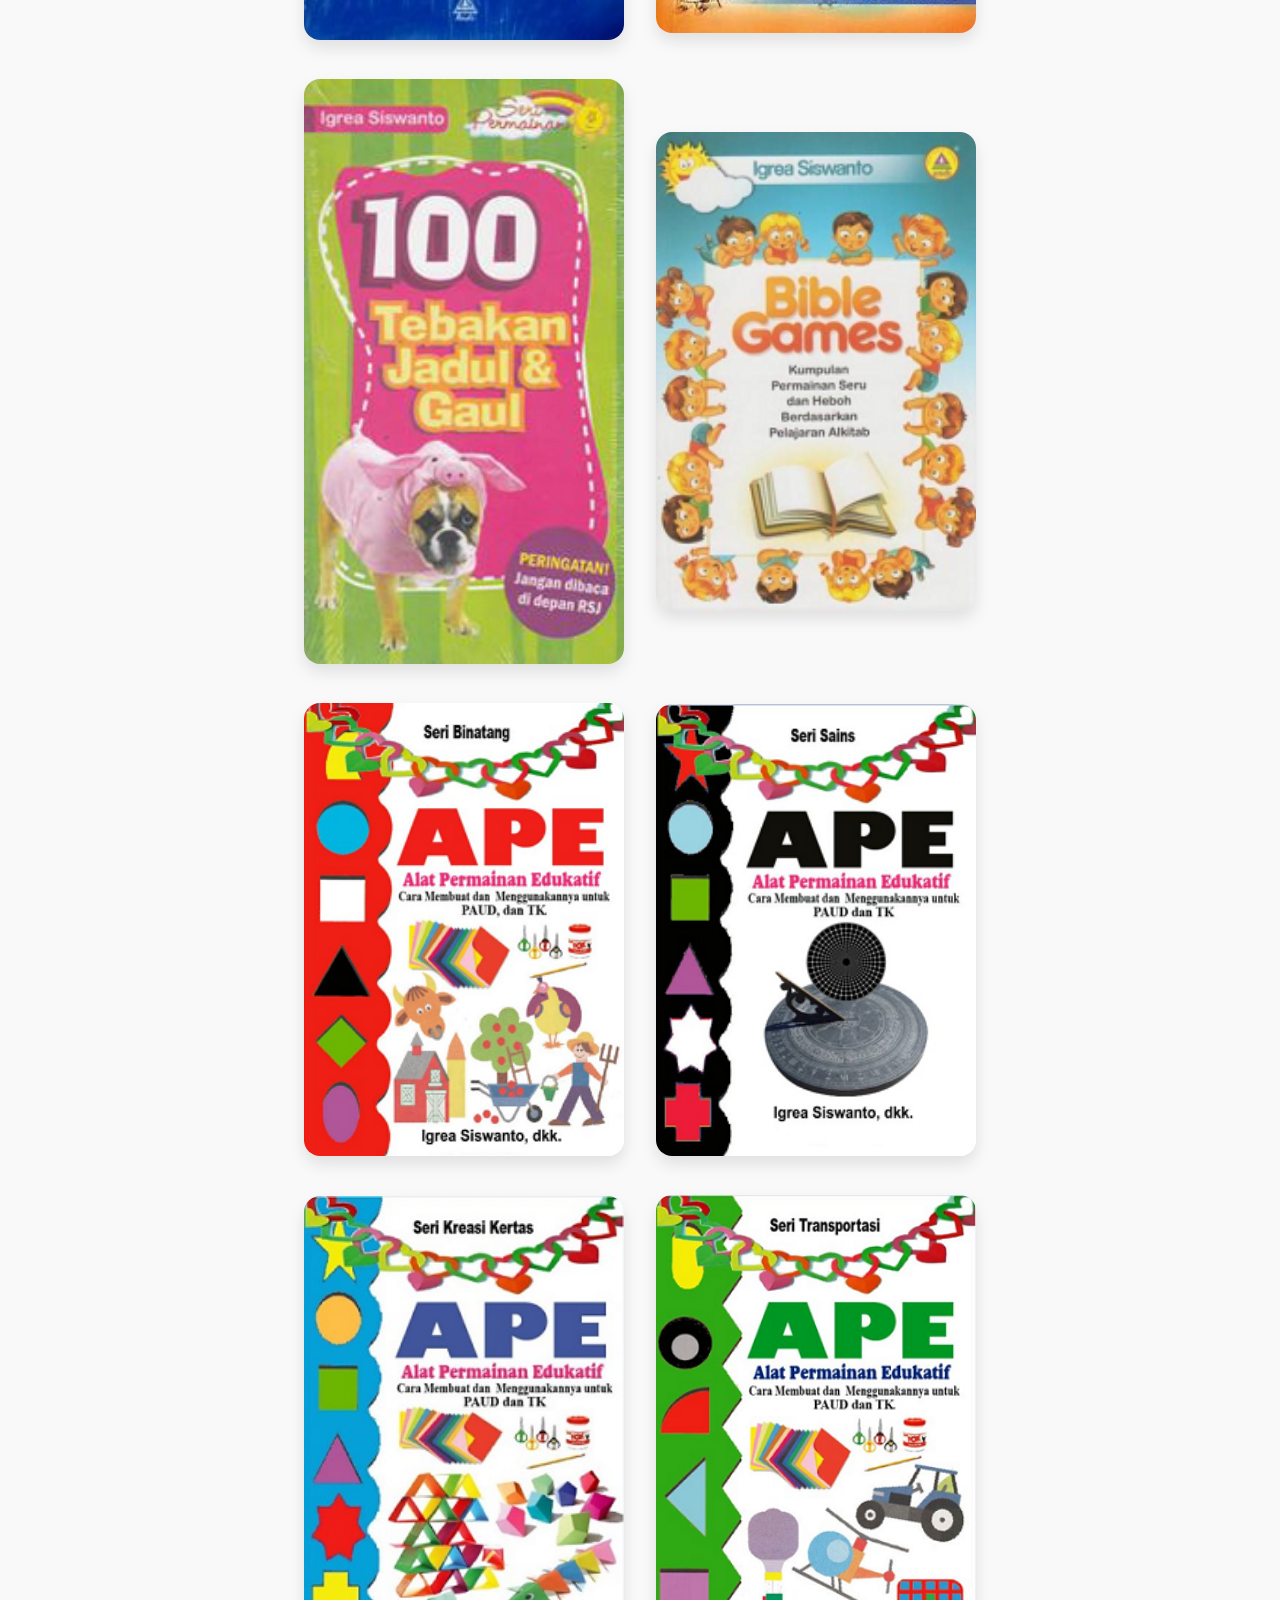
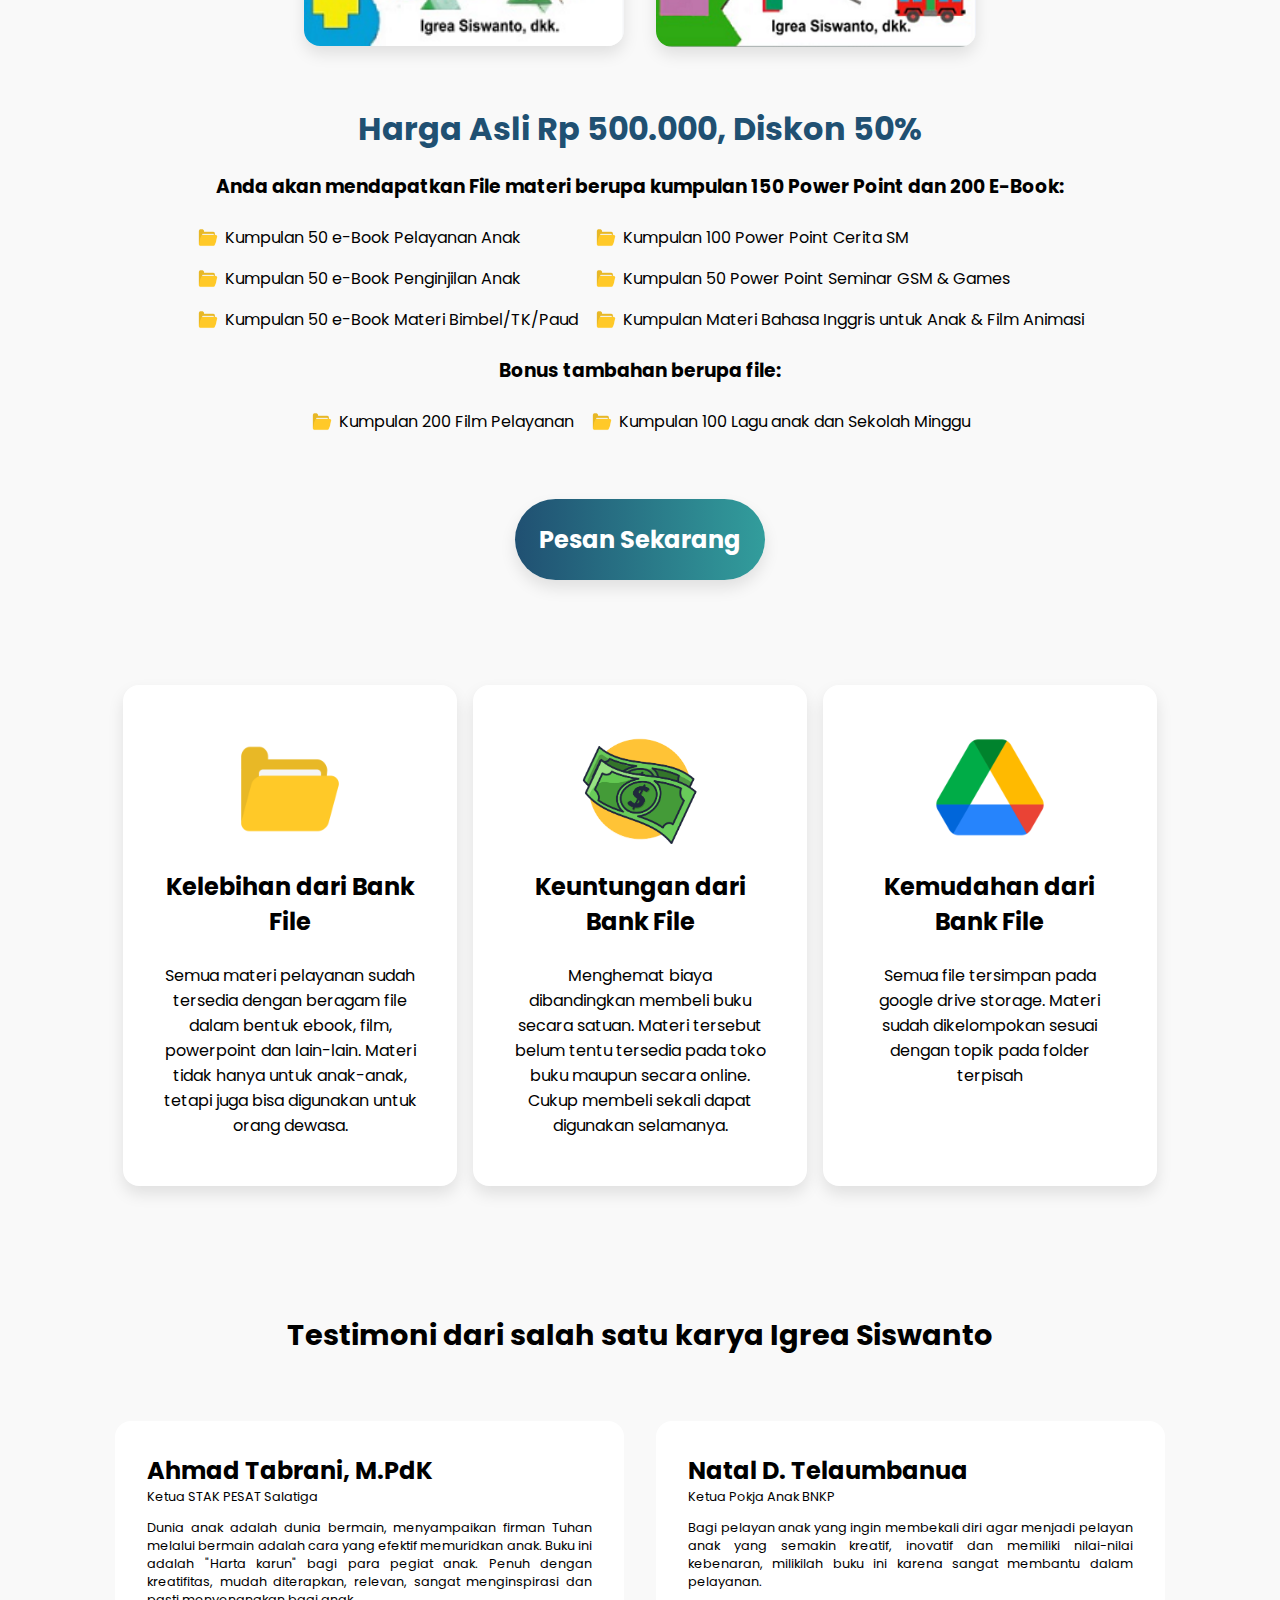
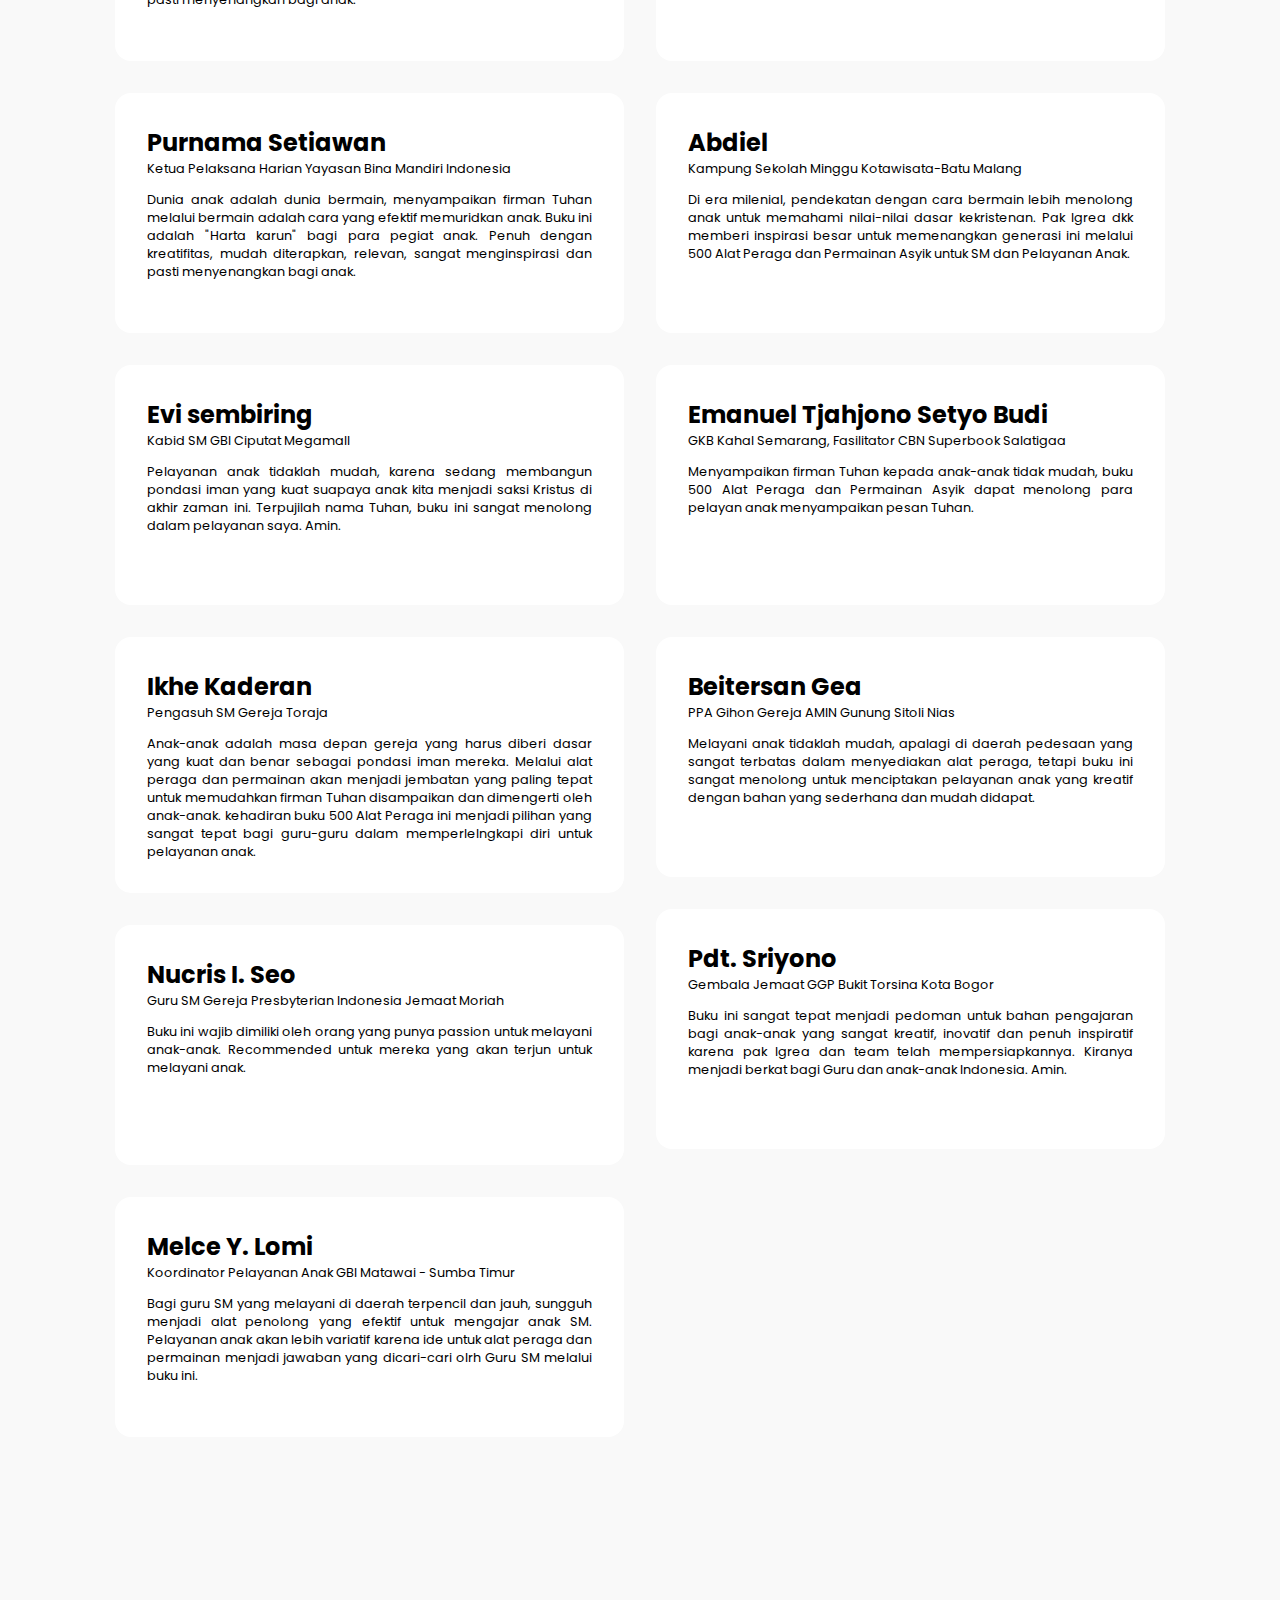
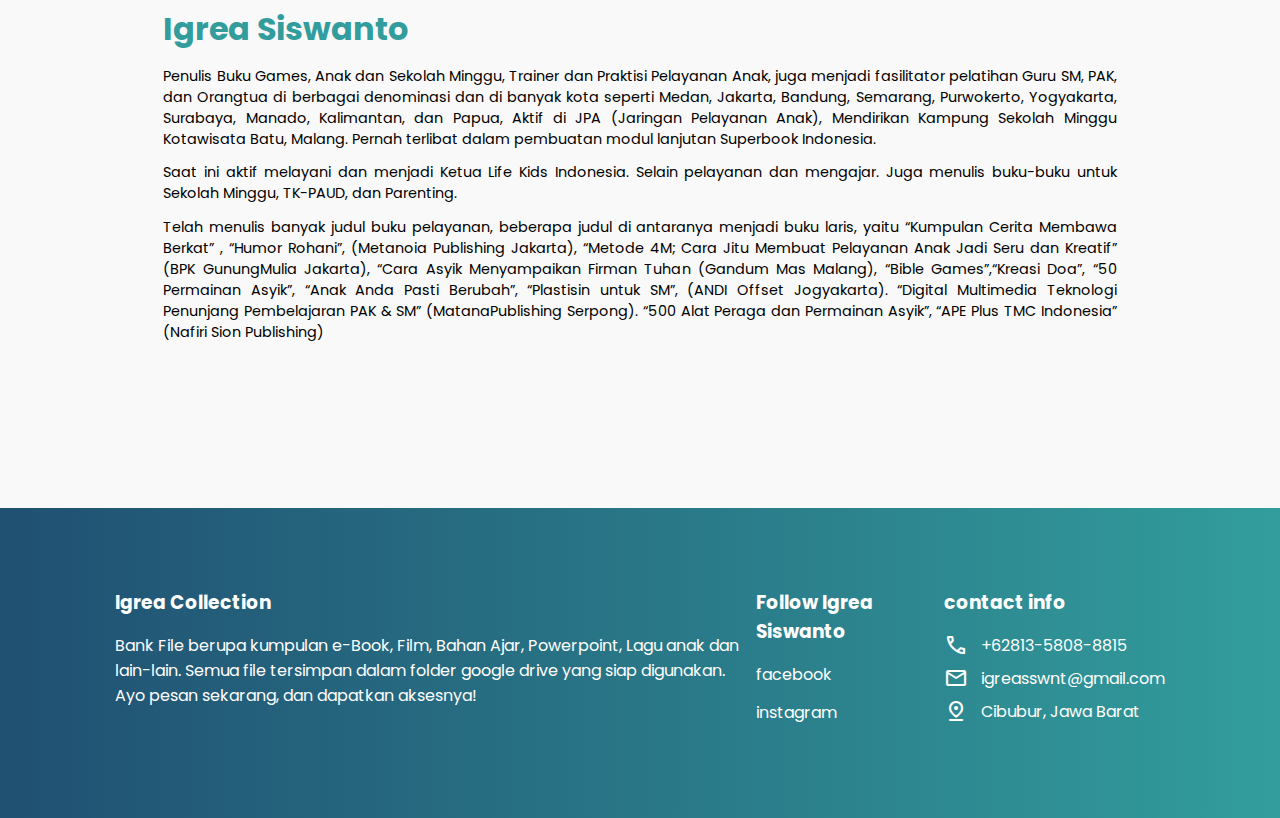
==== commit d39c699b: "Add products" ====
--- a/index.html
+++ b/index.html
@@ -69,9 +69,45 @@
         <div class="image">
           <img src="images/book7.png" alt="" />
         </div>
+        <div class="image">
+          <img src="images/book8.png" alt="" />
+        </div>
+        <div class="image">
+          <img src="images/book9.png" alt="" />
+        </div>
+        <div class="image">
+          <img src="images/book10.png" alt="" />
+        </div>
+        <div class="image">
+          <img src="images/book11.png" alt="" />
+        </div>
+        <div class="image">
+          <img src="images/book20.png" alt="" />
+        </div>
+        <div class="image">
+          <img src="images/book13.png" alt="" />
+        </div>
+        <div class="image">
+          <img src="images/book14.png" alt="" />
+        </div>
+        <div class="image">
+          <img src="images/book15.png" alt="" />
+        </div>
+        <div class="image">
+          <img src="images/book16.png" alt="" />
+        </div>
+        <div class="image">
+          <img src="images/book17.png" alt="" />
+        </div>
+        <div class="image">
+          <img src="images/book18.png" alt="" />
+        </div>
+        <div class="image">
+          <img src="images/book19.png" alt="" />
+        </div>
       </div>
       <h2 class="discount">Harga Asli Rp 500.000, Diskon 50%</h2>
-      <h3>Anda akan mendapatkan File materi berupa kumpulan 150 Power Point dan E-Book:</h3>
+      <h3>Anda akan mendapatkan File materi berupa kumpulan 150 Power Point dan 200 E-Book:</h3>
       <div class="content">
         <div class="l">
           <div class="li">
--- a/style.css
+++ b/style.css
@@ -3,11 +3,7 @@
 :root {
   --color-primary-dark: #205072;
   --color-primary: #329d9c;
-  --color-primary-gradient: linear-gradient(
-    90deg,
-    var(--color-primary-dark),
-    var(--color-primary)
-  );
+  --color-primary-gradient: linear-gradient(90deg, var(--color-primary-dark), var(--color-primary));
 }
 
 * {
@@ -128,7 +124,7 @@
 }
 
 .product .image img {
-  width: 35rem;
+  width: 45rem;
   margin: 0 auto;
 }
 
@@ -137,20 +133,28 @@
   justify-content: space-between;
 }
 
+.product .discount {
+  color: var(--color-primary-dark);
+}
 
 .product h2 {
   font-size: 2rem;
-  padding: 0.8rem;
-}
-
-
-.product .li{
+  padding: 0.2rem;
+}
+
+.product h3 {
+  padding: 1rem;
+  text-align: center;
+}
+
+.product .li {
   display: flex;
   padding: 0.5rem;
 }
-.product .img-folder{
+
+.product .img-folder {
   width: 1.5rem;
-  margin-right: .3rem;
+  margin-right: 0.3rem;
 }
 
 .product .sample {
@@ -173,6 +177,28 @@
 }
 
 .product .sample .image img:hover {
+  box-shadow: none;
+}
+
+.product .button-container {
+  margin-top: 5rem;
+}
+
+.product .button-container .button {
+  cursor: pointer;
+  widht: 5rem;
+  font-size: 1.5rem;
+  font-weight: 700;
+  padding: 1.5rem;
+  color: white;
+  background: var(--color-primary-gradient);
+  border-radius: 3rem;
+  margin-top: 2rem;
+  box-shadow: 0 0.5rem 1rem rgba(0, 0, 0, 0.1);
+  transition: all 500ms ease;
+}
+
+.product .button-container .button:hover {
   box-shadow: none;
 }
 
@@ -199,7 +225,7 @@
 }
 
 .benefits .card-benefits img {
-  width: 5rem;
+  width: 8rem;
   margin: 0 auto;
 }
 
@@ -213,6 +239,69 @@
   text-align: center;
 }
 
+/* testimony */
+.testimony {
+  display: flex;
+  flex-direction: column;
+  align-items: center;
+  margin-bottom: 7rem;
+}
+
+.testimony h2 {
+  font-size: 1.8rem;
+  margin-bottom: 4rem;
+}
+
+.testimony .container {
+  display: flex;
+  flex-direction: row;
+  gap: 2rem;
+}
+
+.testimony .left {
+  flex: 1;
+}
+
+.testimony .right {
+  flex: 1;
+}
+
+.testimony .card {
+  display: flex;
+  background-color: #fff;
+  margin-bottom: 2rem;
+  border-radius: 1rem;
+}
+
+.testimony .card img {
+  height: 15rem;
+  border-radius: 1rem 0rem 0rem 1rem;
+}
+
+.testimony .card .content-container {
+  padding: 2rem;
+}
+
+.testimony .card .content-container h3 {
+  font-size: 1.5rem;
+}
+
+.testimony .card .content-container .title {
+  font-size: 0.8rem;
+  margin-bottom: 0.8rem;
+}
+
+.testimony .card .content-container .words {
+  font-size: 0.8rem;
+  text-align: justify;
+}
+
+.testimony .more {
+  color: var(--color-primary);
+  font-weight: 400;
+  margin-top: 2rem;
+}
+
 /* author */
 .author {
   margin-bottom: 8rem;
@@ -221,22 +310,26 @@
 }
 
 .author .image img {
-  width: 25rem;
+  width: 22rem;
   margin: 0 auto;
 }
 
 .author .content {
-  padding: 0.8rem 3rem;
+  padding: 1.5rem 3rem;
 }
 
 .author .content p {
+  font-size: 0.9rem;
   text-align: justify;
   margin: 0.8rem 0;
 }
 
+.author .content h1 {
+  color: var(--color-primary);
+}
+
 .author .content p span {
-  color: var(--color-primary);
-  font-weight: 600;
+  font-weight: 800;
 }
 
 /* footer */
@@ -344,25 +437,25 @@
     margin: 0 auto;
   }
   .home .image img {
-    width: 60vw;
+    width: 80vw;
   }
 
   /* product */
   .product {
     margin-bottom: 2rem;
   }
-  .product .li{
+  .product .li {
     display: flex;
     padding: 1rem;
-    margin-top: .5rem;
-  }
-  .product .li p{
+    margin-top: 0.5rem;
+  }
+  .product .li p {
     font-size: 0.7rem;
   }
-  .product .li .img-folder{
+  .product .li .img-folder {
     width: 4vw;
     height: 4vw;
-    margin-right: .3rem;
+    margin-right: 0.3rem;
   }
   .product .image img {
     width: 80vw;
@@ -387,6 +480,17 @@
     padding: 0rem;
   }
 
+  .product .button-container {
+    margin-top: 3rem;
+    margin-bottom: 1rem;
+  }
+
+  .product .button-container .button {
+    font-size: 1rem;
+    padding: 1rem;
+    margin: 0 auto;
+  }
+
   /* benefits */
   .benefits {
     display: flex;
@@ -398,7 +502,7 @@
     margin-bottom: 1rem;
   }
   .benefits .card-benefits img {
-    width: 15vw;
+    width: 23vw;
     margin: 0 auto;
   }
   .benefits .card-benefits h2 {
@@ -406,6 +510,70 @@
   }
   .benefits .card-benefits p {
     font-size: 0.6rem;
+  }
+
+  /* testimony */
+  .testimony {
+    display: flex;
+    flex-direction: column;
+    align-items: center;
+    margin-bottom: 2rem;
+  }
+
+  .testimony h2 {
+    font-size: 1.2rem;
+    margin-bottom: 4rem;
+    text-align: center;
+  }
+
+  .testimony .container {
+    display: flex;
+    flex-direction: column;
+    gap: 0;
+  }
+
+  .testimony .left {
+    flex: 1;
+  }
+
+  .testimony .right {
+    flex: 1;
+  }
+
+  .testimony .card {
+    display: flex;
+    background-color: #fff;
+    margin-bottom: 2rem;
+    border-radius: 1rem;
+  }
+
+  .testimony .card img {
+    height: 8rem;
+    border-radius: 1rem 0rem 0rem 1rem;
+  }
+
+  .testimony .card .content-container {
+    padding: 1rem;
+  }
+
+  .testimony .card .content-container h3 {
+    font-size: 0.9rem;
+  }
+
+  .testimony .card .content-container .title {
+    font-size: 0.3rem;
+    margin-bottom: 0.3rem;
+  }
+
+  .testimony .card .content-container .words {
+    font-size: 0.35rem;
+    text-align: justify;
+  }
+
+  .testimony .more {
+    color: var(--color-primary);
+    font-weight: 400;
+    margin-top: 2rem;
   }
 
   /* author */
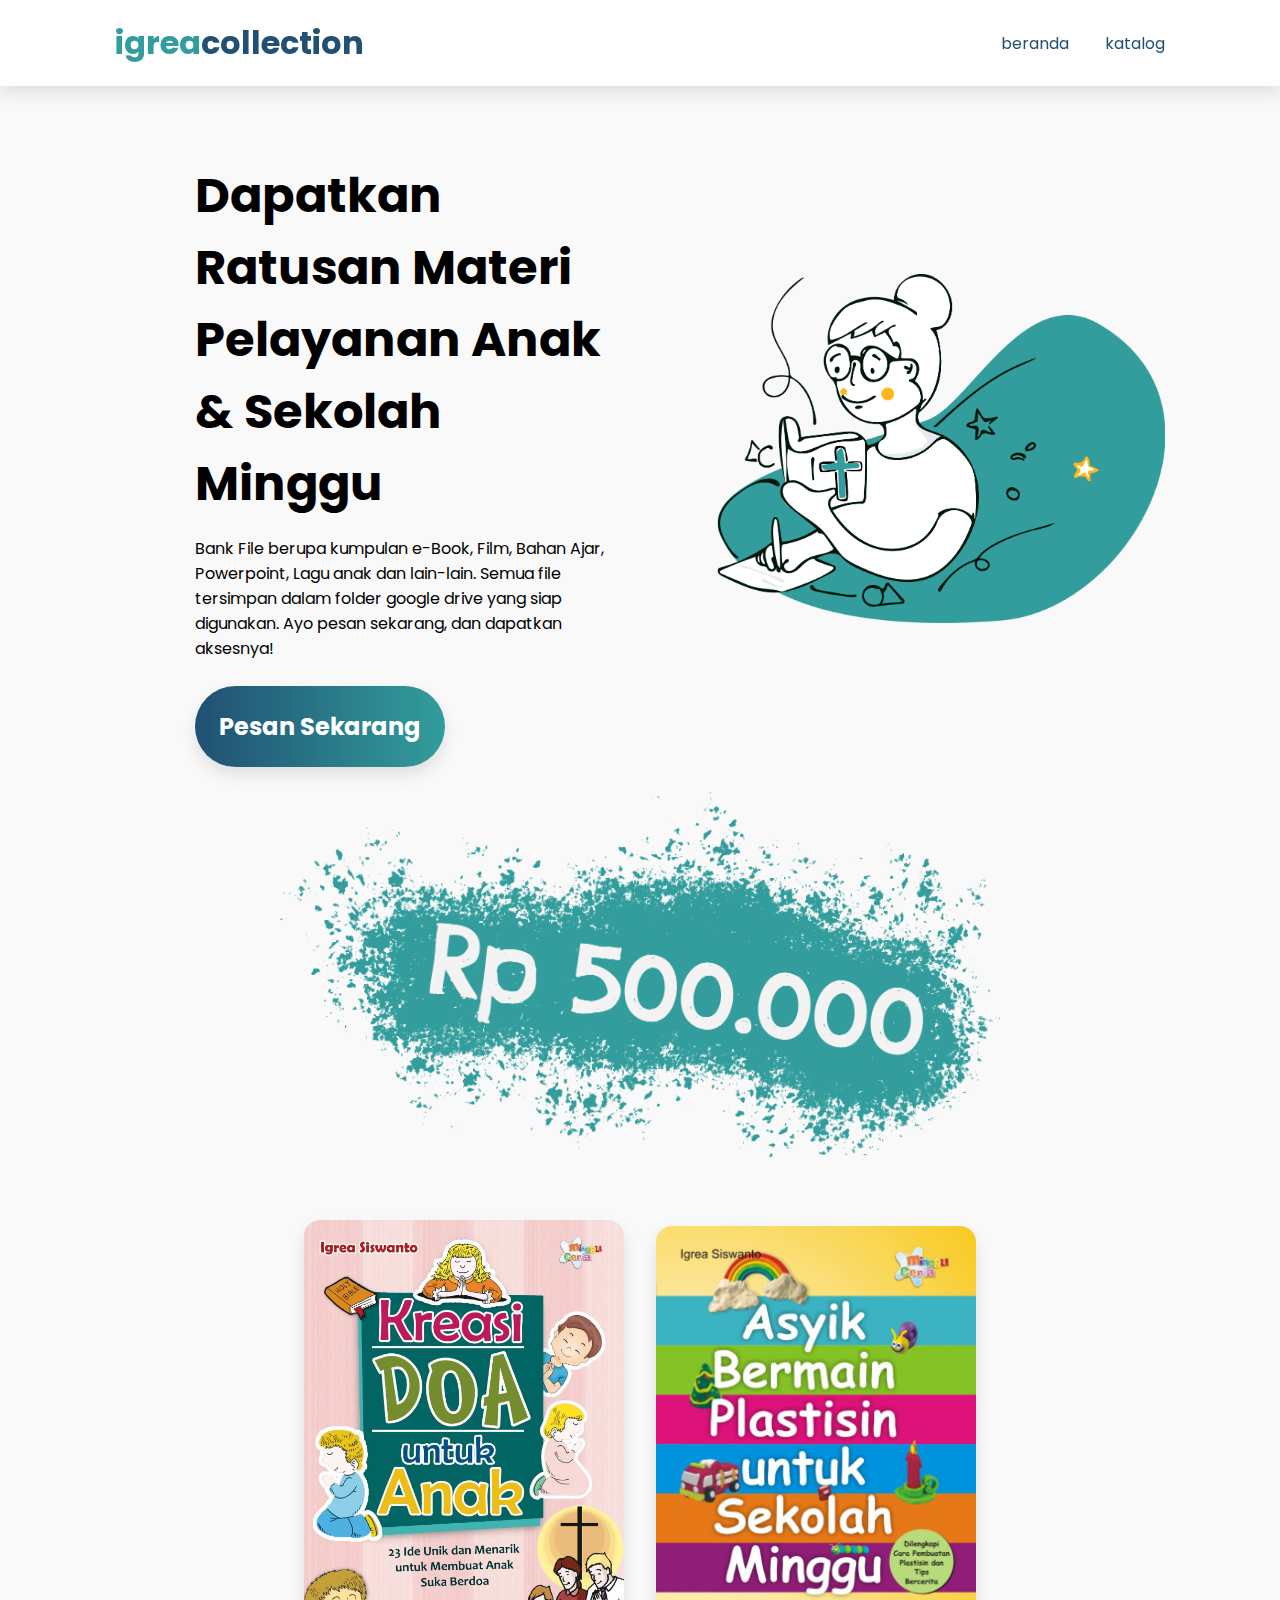
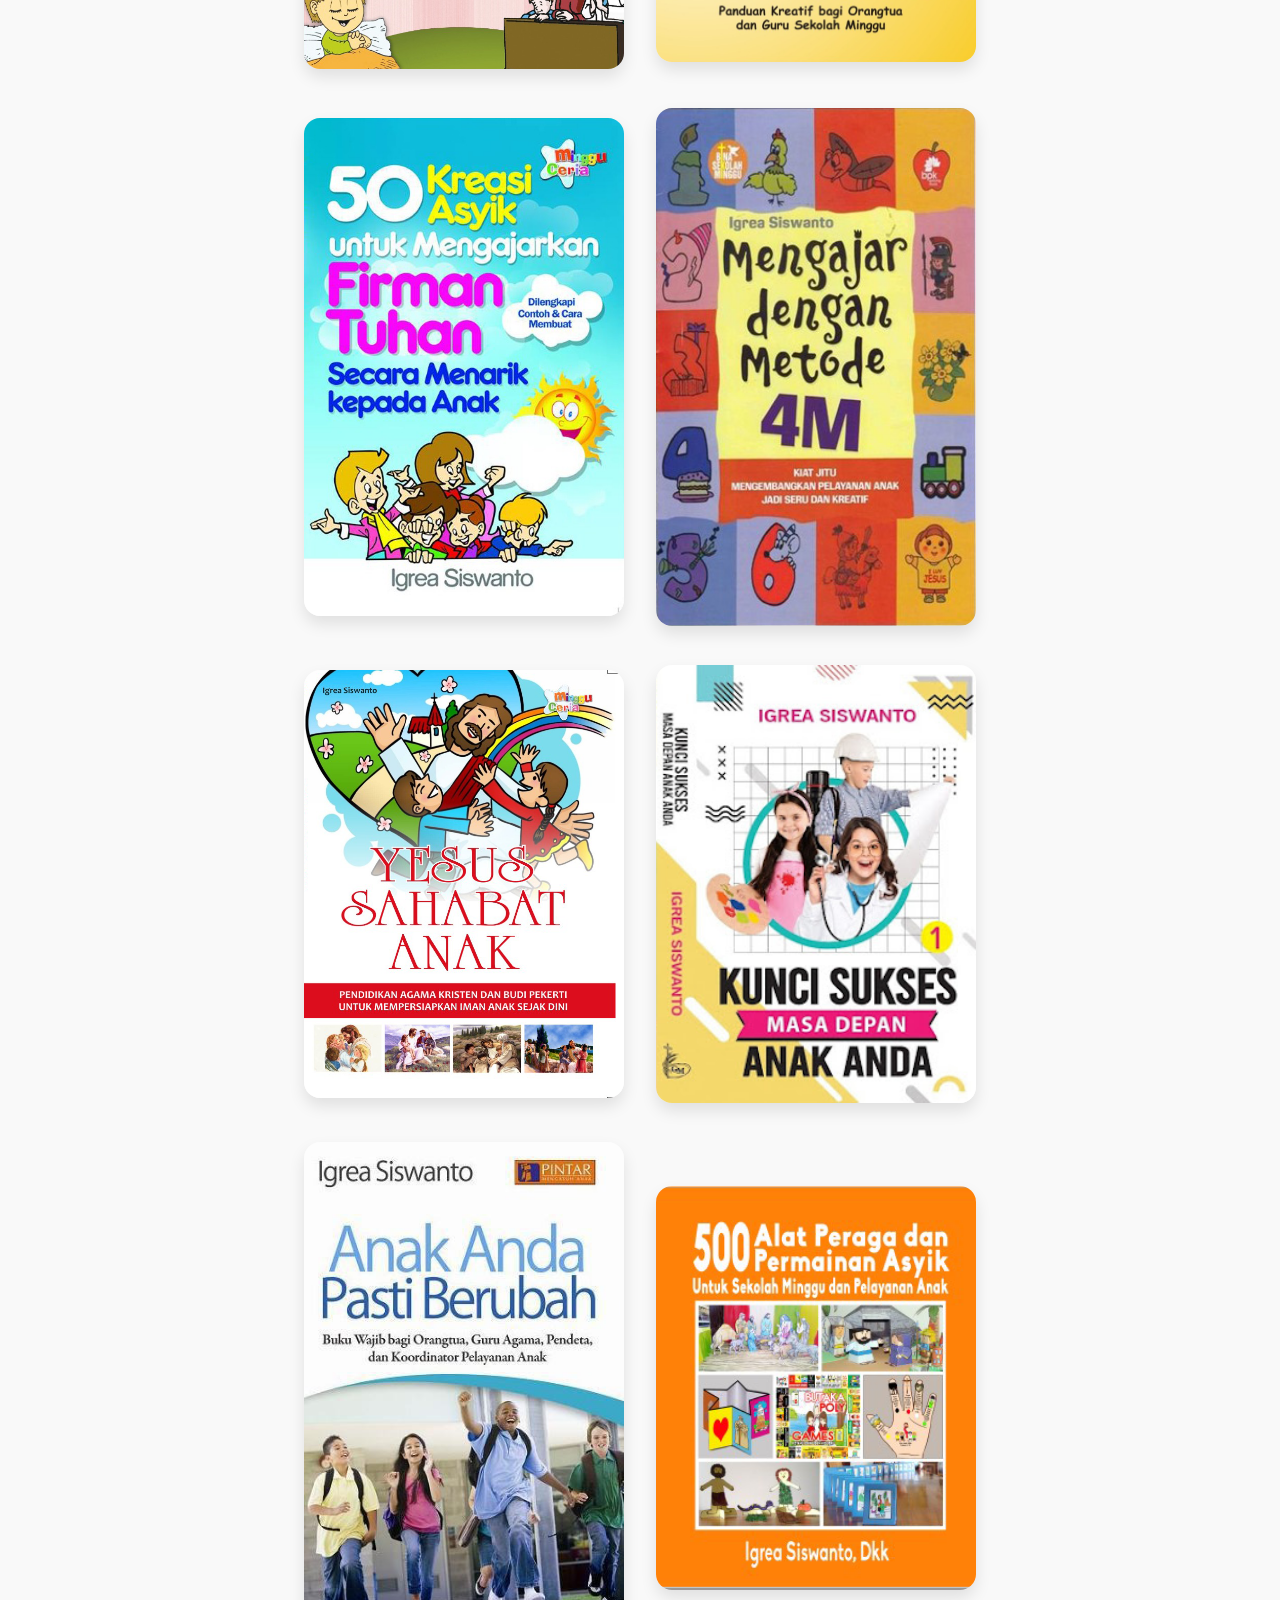
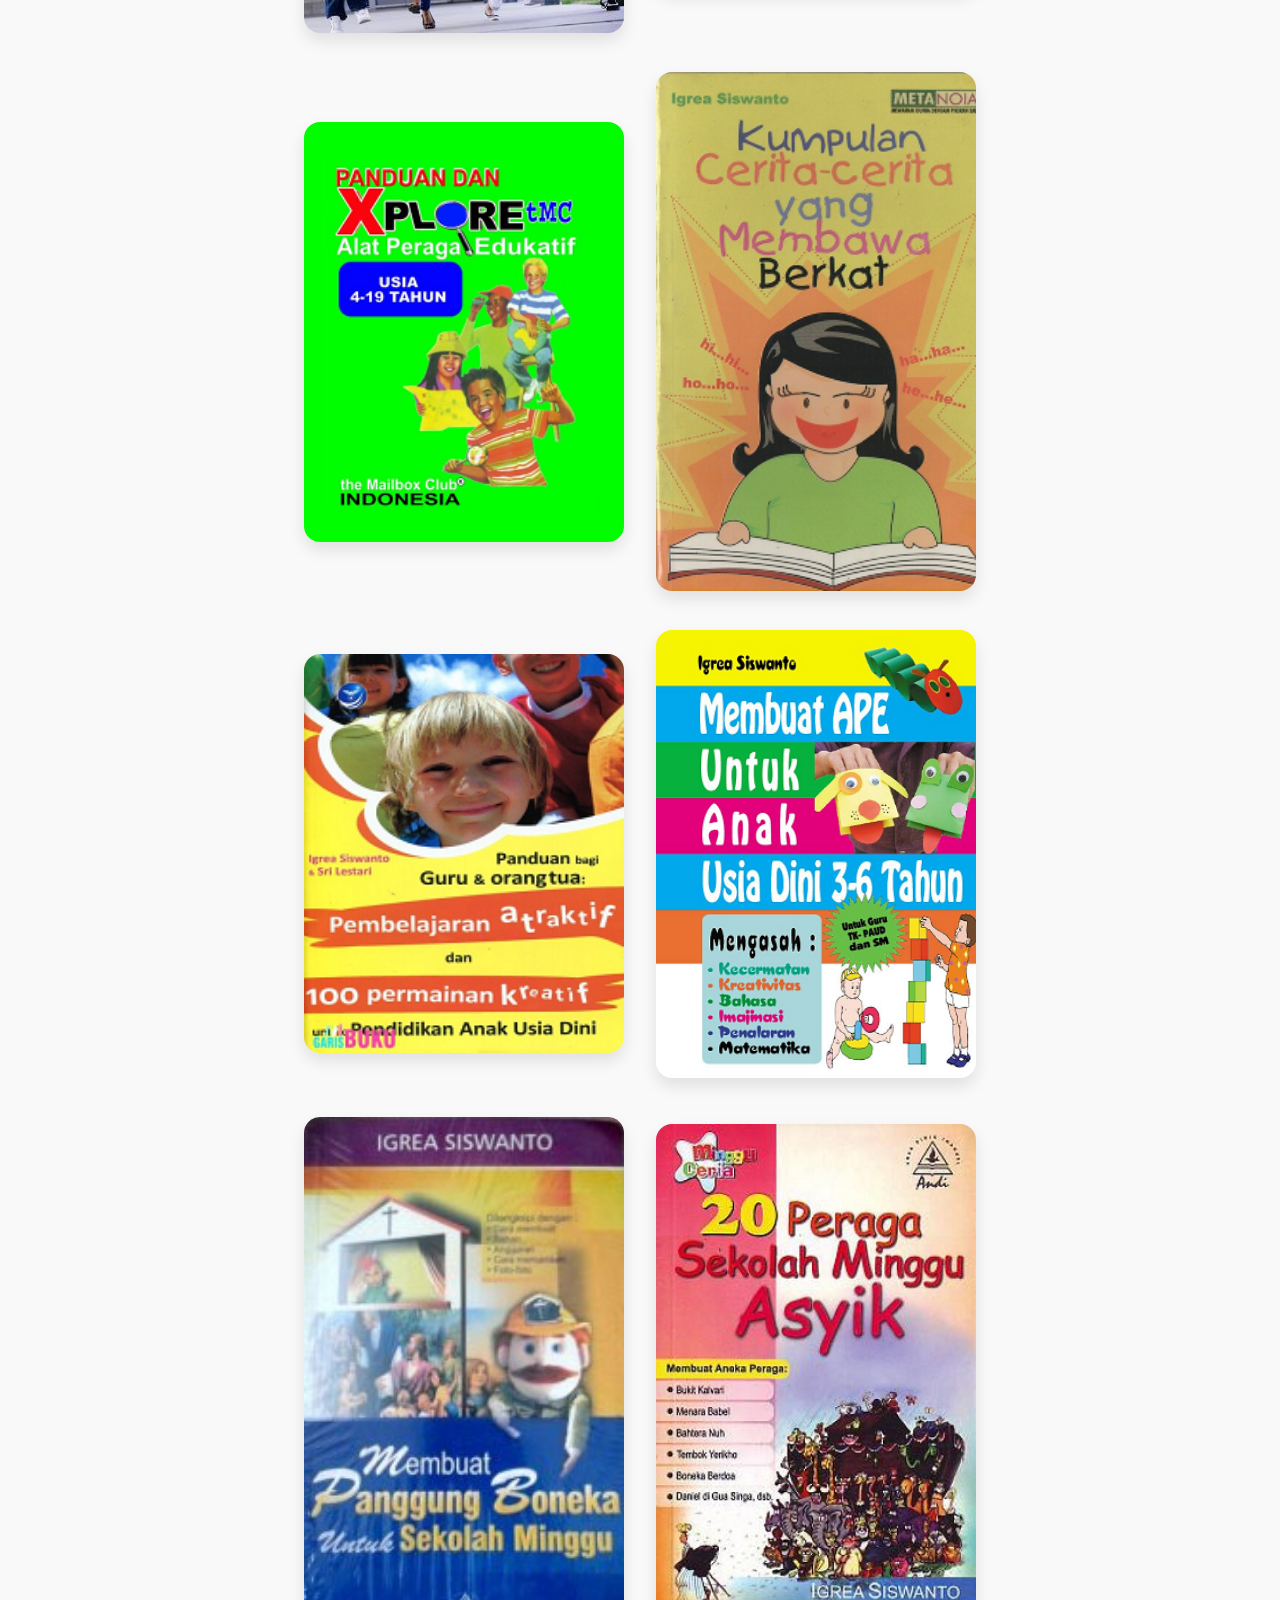
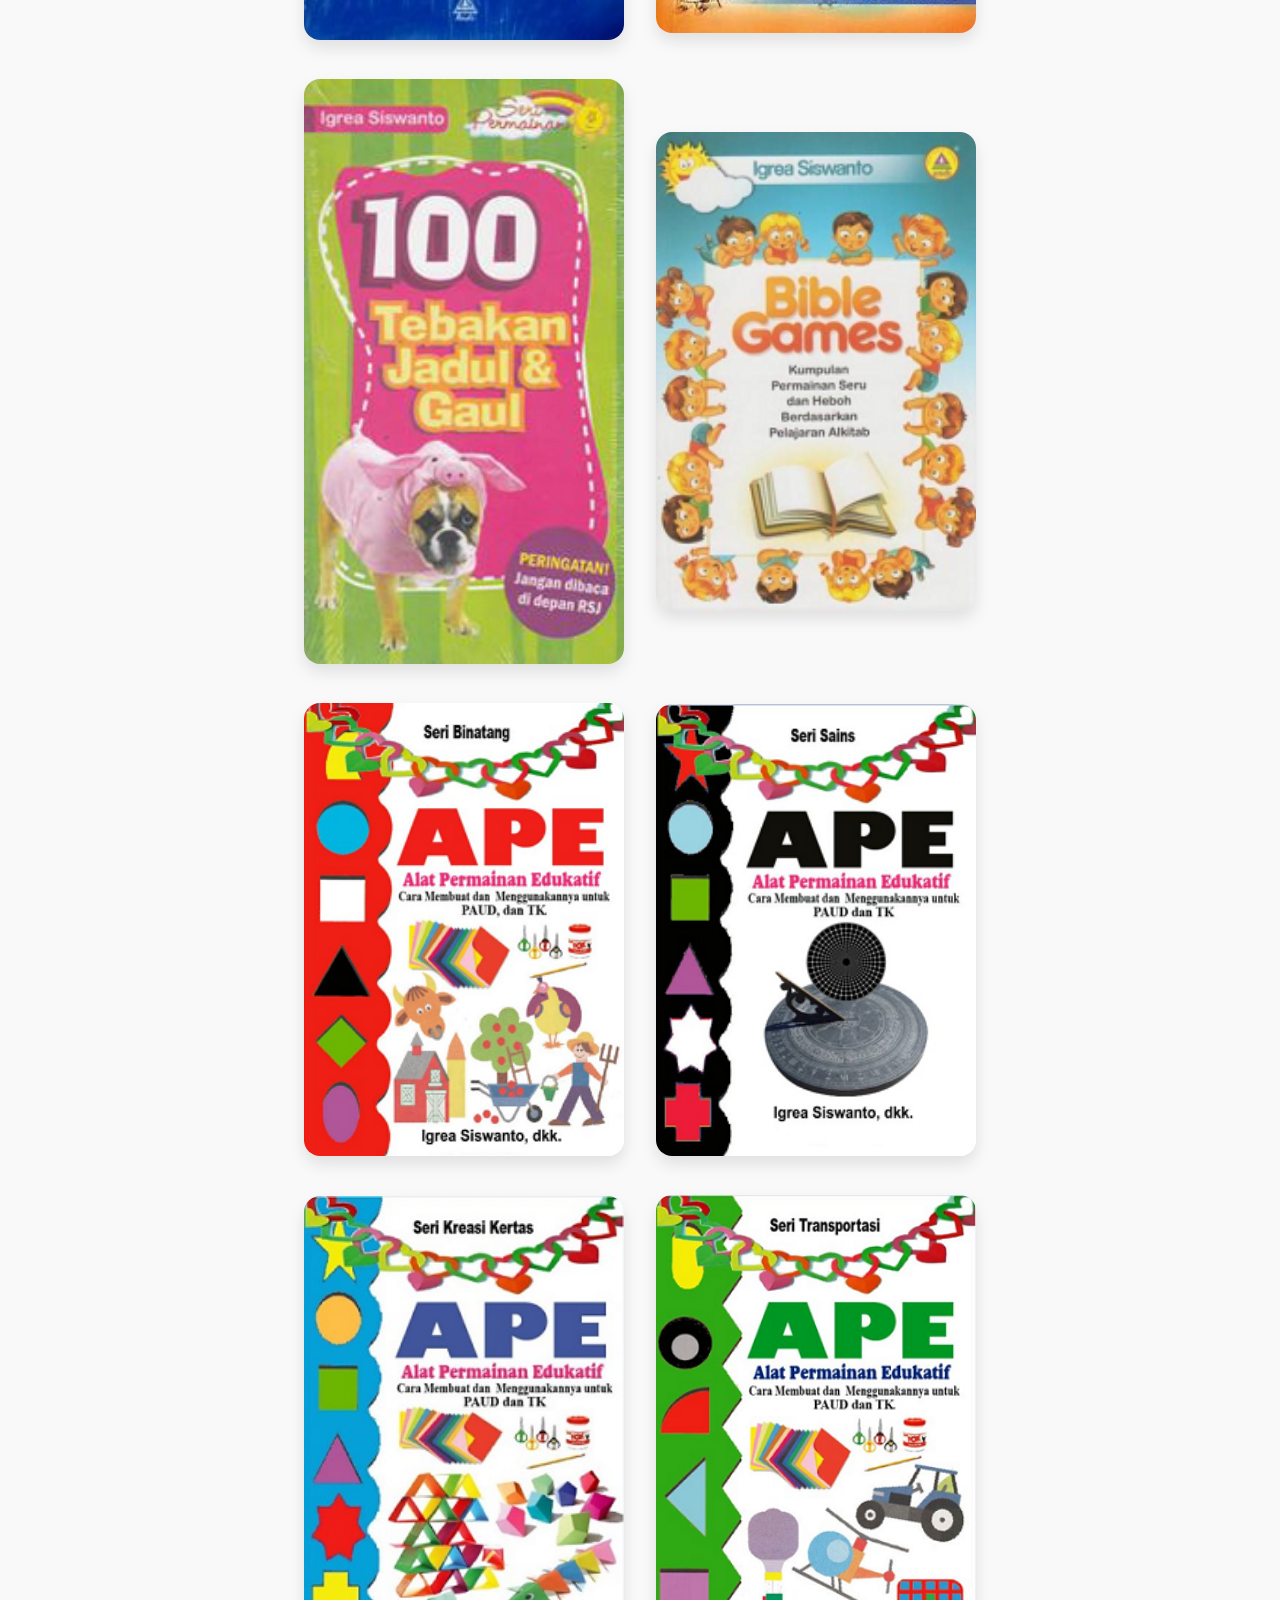
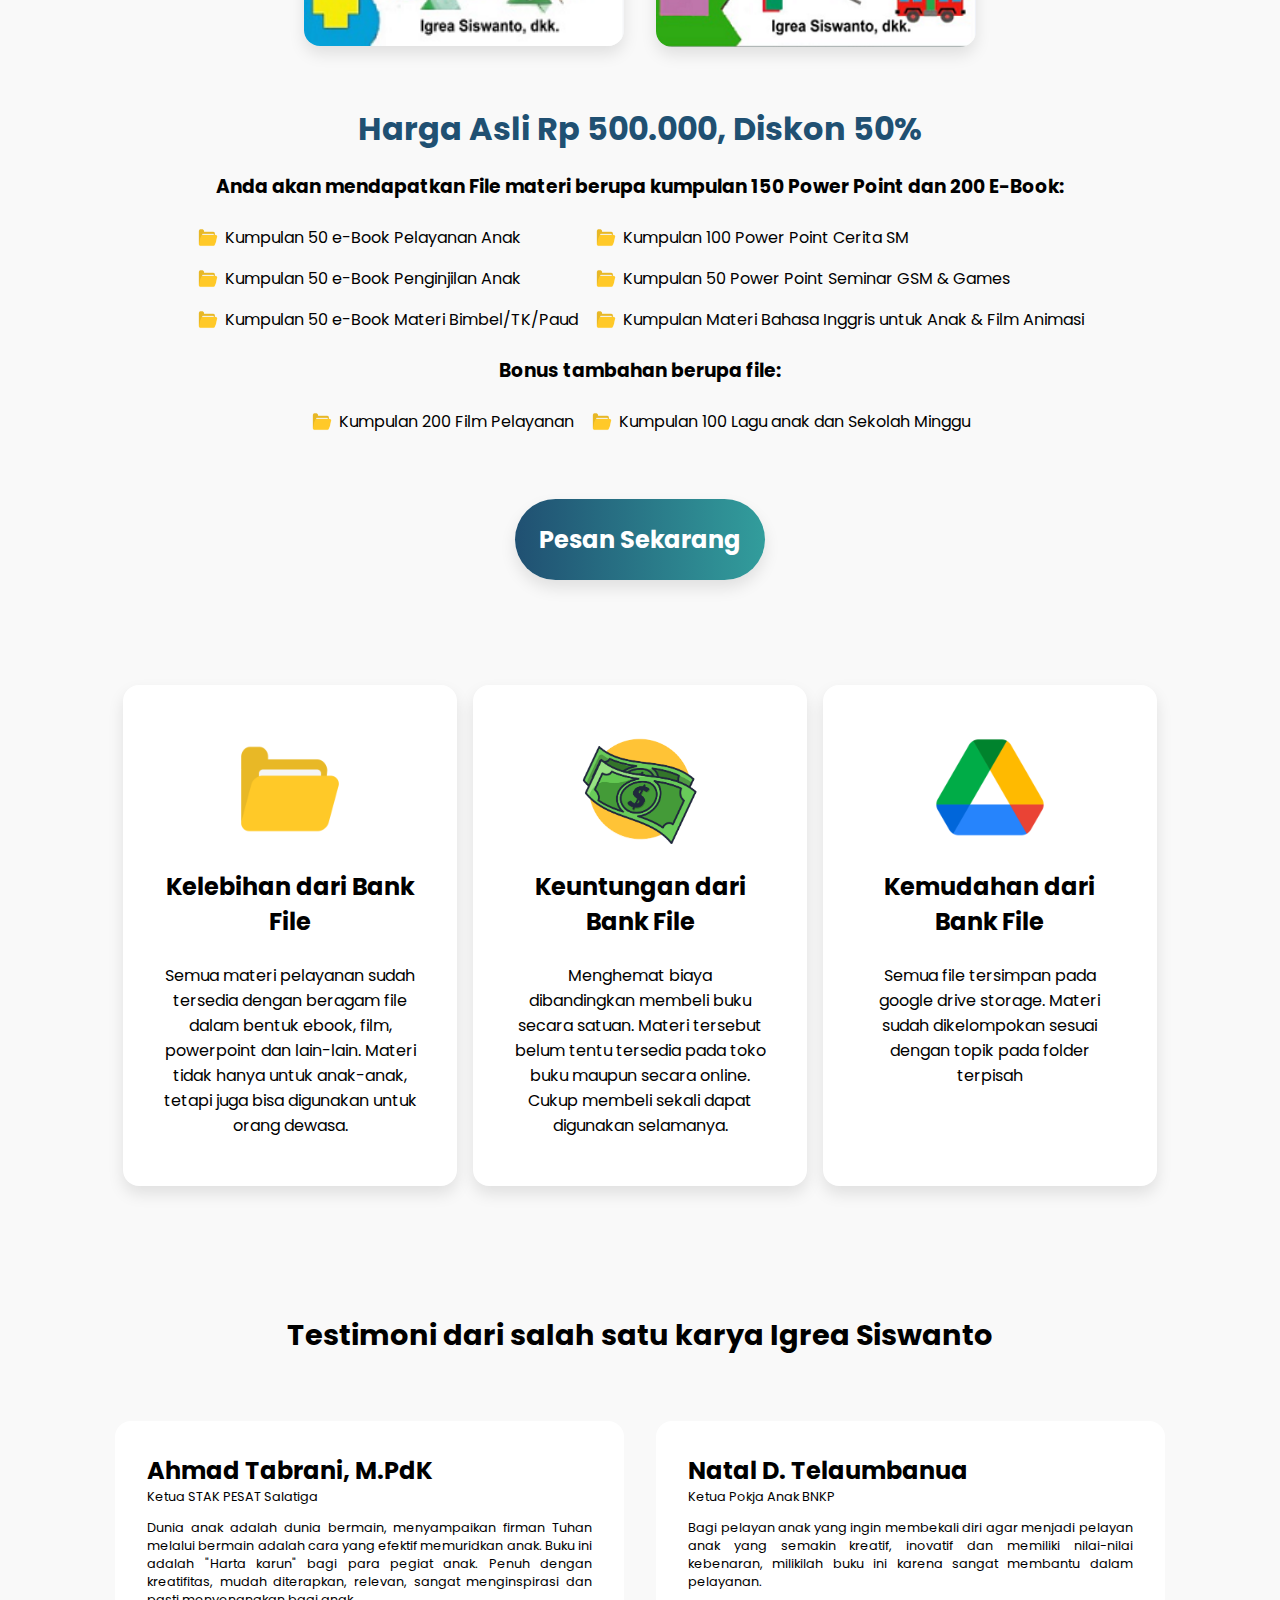
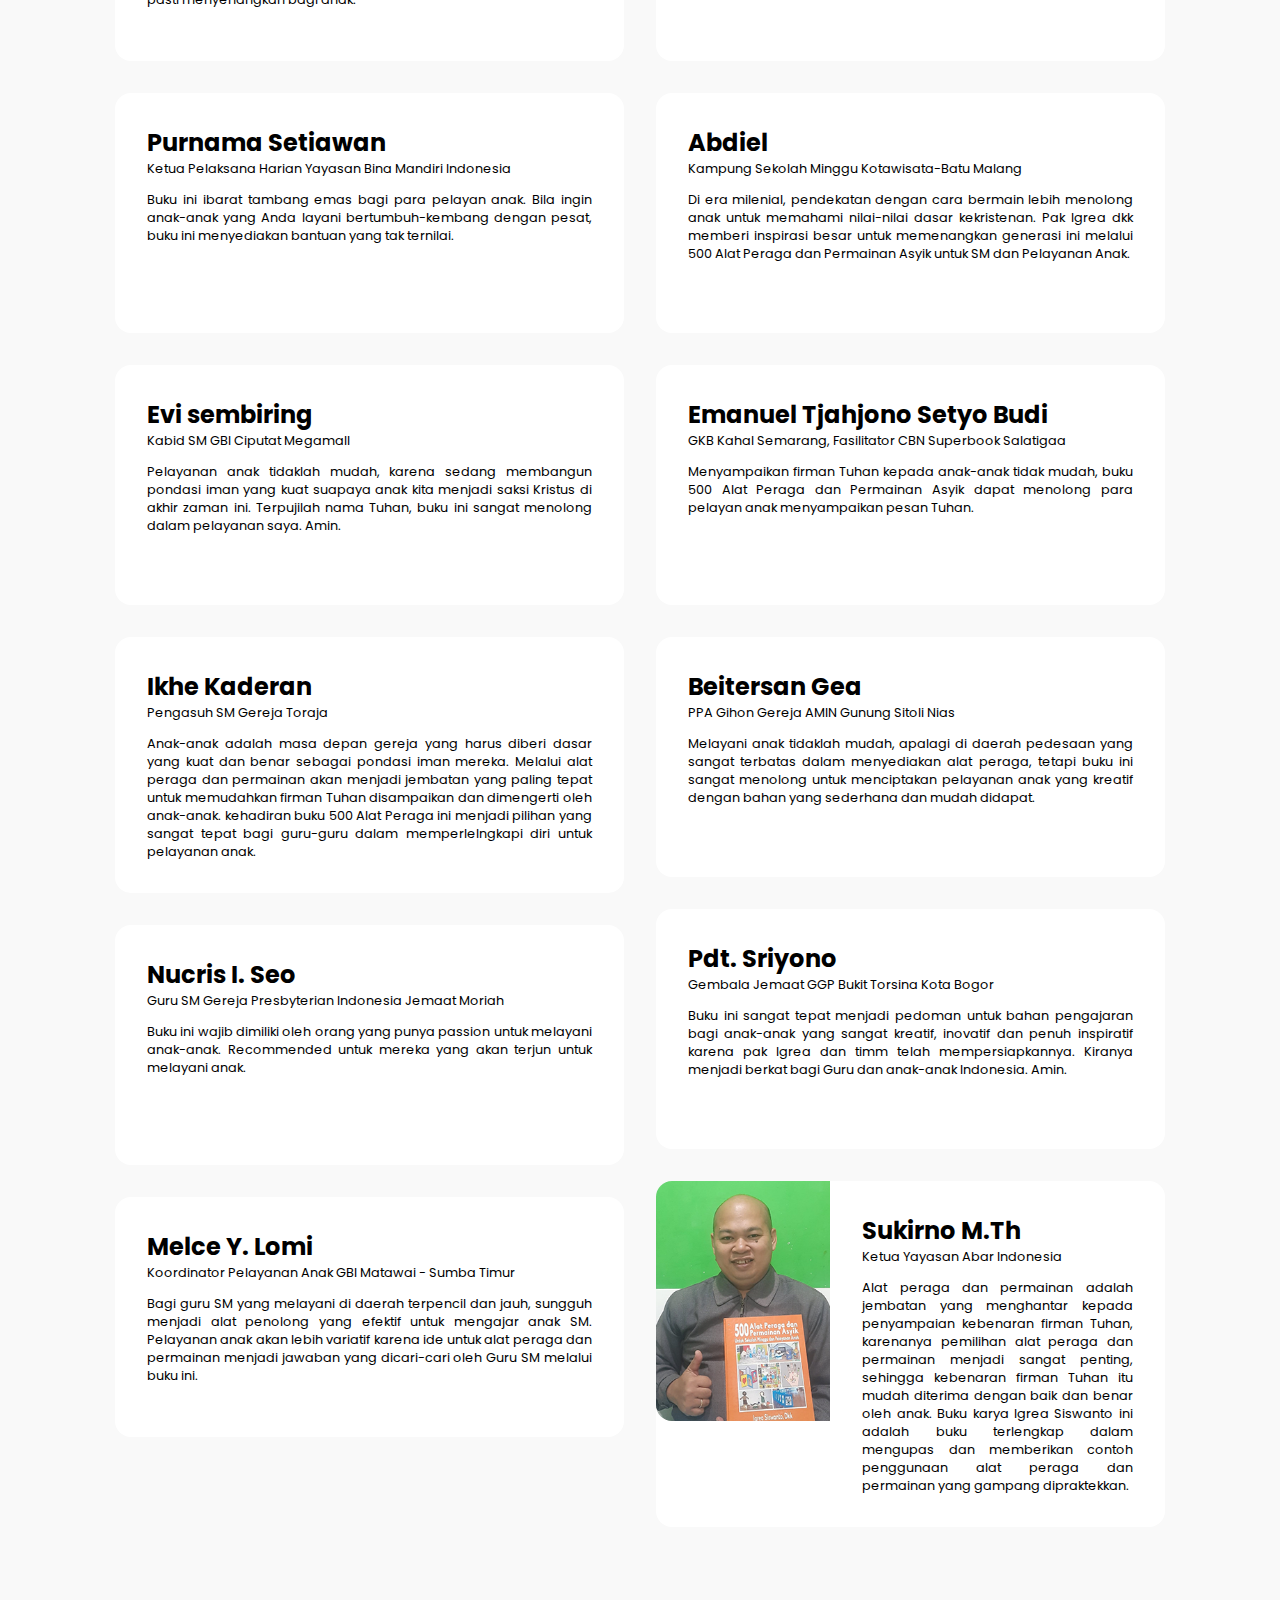
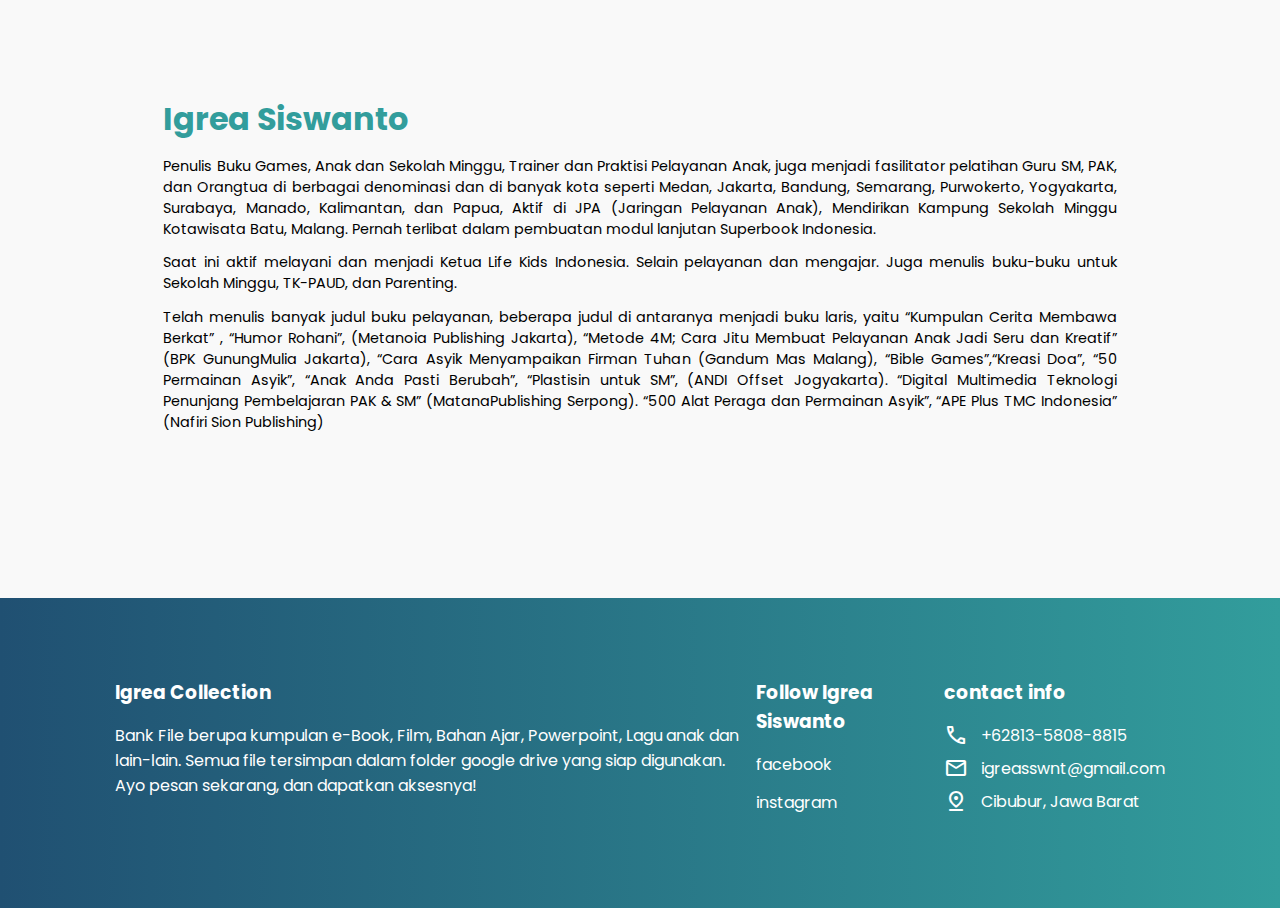
==== commit c3217acd: "Update testimony" ====
--- a/index.html
+++ b/index.html
@@ -11,10 +11,7 @@
 
     <!-- link -->
     <link rel="stylesheet" href="style.css" />
-    <link
-      rel="stylesheet"
-      href="https://fonts.googleapis.com/css2?family=Material+Symbols+Rounded:opsz,wght,FILL,GRAD@20..48,100..700,0..1,-50..200"
-    />
+    <link rel="stylesheet" href="https://fonts.googleapis.com/css2?family=Material+Symbols+Rounded:opsz,wght,FILL,GRAD@20..48,100..700,0..1,-50..200" />
     <title>Igrea Collection</title>
   </head>
   <body>
@@ -32,8 +29,8 @@
       <div class="content">
         <h1>Dapatkan Ratusan Materi Pelayanan Anak & Sekolah Minggu</h1>
         <p>
-          Bank File berupa kumpulan e-Book, Film, Bahan Ajar, Powerpoint, Lagu anak dan lain-lain. Semua file tersimpan dalam folder google drive yang
-          siap digunakan. Ayo pesan sekarang, dan dapatkan aksesnya!
+          Bank File berupa kumpulan e-Book, Film, Bahan Ajar, Powerpoint, Lagu anak dan lain-lain. Semua file tersimpan dalam folder google drive yang siap
+          digunakan. Ayo pesan sekarang, dan dapatkan aksesnya!
         </p>
         <a target="_blank" href="https://bit.ly/Pemesanan-Materi-PelayananAnak" class="button"> Pesan Sekarang </a>
       </div>
@@ -163,16 +160,16 @@
         <img src="images/folder.png" alt="" />
         <h2>Kelebihan dari Bank File</h2>
         <p>
-          Semua materi pelayanan sudah tersedia dengan beragam file dalam bentuk ebook, film, powerpoint dan lain-lain. Materi tidak hanya untuk
-          anak-anak, tetapi juga bisa digunakan untuk orang dewasa.
+          Semua materi pelayanan sudah tersedia dengan beragam file dalam bentuk ebook, film, powerpoint dan lain-lain. Materi tidak hanya untuk anak-anak,
+          tetapi juga bisa digunakan untuk orang dewasa.
         </p>
       </div>
       <div class="card-benefits">
         <img src="images/money.png" alt="" />
         <h2>Keuntungan dari Bank File</h2>
         <p>
-          Menghemat biaya dibandingkan membeli buku secara satuan. Materi tersebut belum tentu tersedia pada toko buku maupun secara online. Cukup
-          membeli sekali dapat digunakan selamanya.
+          Menghemat biaya dibandingkan membeli buku secara satuan. Materi tersebut belum tentu tersedia pada toko buku maupun secara online. Cukup membeli
+          sekali dapat digunakan selamanya.
         </p>
       </div>
       <div class="card-benefits">
@@ -192,9 +189,8 @@
               <h3>Ahmad Tabrani, M.PdK</h3>
               <p class="title">Ketua STAK PESAT Salatiga</p>
               <p class="words">
-                Dunia anak adalah dunia bermain, menyampaikan firman Tuhan melalui bermain adalah cara yang efektif memuridkan anak. Buku ini adalah
-                "Harta karun" bagi para pegiat anak. Penuh dengan kreatifitas, mudah diterapkan, relevan, sangat menginspirasi dan pasti menyenangkan
-                bagi anak.
+                Dunia anak adalah dunia bermain, menyampaikan firman Tuhan melalui bermain adalah cara yang efektif memuridkan anak. Buku ini adalah "Harta
+                karun" bagi para pegiat anak. Penuh dengan kreatifitas, mudah diterapkan, relevan, sangat menginspirasi dan pasti menyenangkan bagi anak.
               </p>
             </div>
           </div>
@@ -204,9 +200,8 @@
               <h3>Purnama Setiawan</h3>
               <p class="title">Ketua Pelaksana Harian Yayasan Bina Mandiri Indonesia</p>
               <p class="words">
-                Dunia anak adalah dunia bermain, menyampaikan firman Tuhan melalui bermain adalah cara yang efektif memuridkan anak. Buku ini adalah
-                "Harta karun" bagi para pegiat anak. Penuh dengan kreatifitas, mudah diterapkan, relevan, sangat menginspirasi dan pasti menyenangkan
-                bagi anak.
+                Buku ini ibarat tambang emas bagi para pelayan anak. Bila ingin anak-anak yang Anda layani bertumbuh-kembang dengan pesat, buku ini
+                menyediakan bantuan yang tak ternilai.
               </p>
             </div>
           </div>
@@ -216,8 +211,8 @@
               <h3>Evi sembiring</h3>
               <p class="title">Kabid SM GBI Ciputat Megamall</p>
               <p class="words">
-                Pelayanan anak tidaklah mudah, karena sedang membangun pondasi iman yang kuat suapaya anak kita menjadi saksi Kristus di akhir zaman
-                ini. Terpujilah nama Tuhan, buku ini sangat menolong dalam pelayanan saya. Amin.
+                Pelayanan anak tidaklah mudah, karena sedang membangun pondasi iman yang kuat suapaya anak kita menjadi saksi Kristus di akhir zaman ini.
+                Terpujilah nama Tuhan, buku ini sangat menolong dalam pelayanan saya. Amin.
               </p>
             </div>
           </div>
@@ -228,8 +223,8 @@
               <p class="title">Pengasuh SM Gereja Toraja</p>
               <p class="words">
                 Anak-anak adalah masa depan gereja yang harus diberi dasar yang kuat dan benar sebagai pondasi iman mereka. Melalui alat peraga dan
-                permainan akan menjadi jembatan yang paling tepat untuk memudahkan firman Tuhan disampaikan dan dimengerti oleh anak-anak. kehadiran
-                buku 500 Alat Peraga ini menjadi pilihan yang sangat tepat bagi guru-guru dalam memperlelngkapi diri untuk pelayanan anak.
+                permainan akan menjadi jembatan yang paling tepat untuk memudahkan firman Tuhan disampaikan dan dimengerti oleh anak-anak. kehadiran buku
+                500 Alat Peraga ini menjadi pilihan yang sangat tepat bagi guru-guru dalam memperlelngkapi diri untuk pelayanan anak.
               </p>
             </div>
           </div>
@@ -239,8 +234,8 @@
               <h3>Nucris I. Seo</h3>
               <p class="title">Guru SM Gereja Presbyterian Indonesia Jemaat Moriah</p>
               <p class="words">
-                Buku ini wajib dimiliki oleh orang yang punya passion untuk melayani anak-anak. Recommended untuk mereka yang akan terjun untuk
-                melayani anak.
+                Buku ini wajib dimiliki oleh orang yang punya passion untuk melayani anak-anak. Recommended untuk mereka yang akan terjun untuk melayani
+                anak.
               </p>
             </div>
           </div>
@@ -250,8 +245,8 @@
               <h3>Melce Y. Lomi</h3>
               <p class="title">Koordinator Pelayanan Anak GBI Matawai - Sumba Timur</p>
               <p class="words">
-                Bagi guru SM yang melayani di daerah terpencil dan jauh, sungguh menjadi alat penolong yang efektif untuk mengajar anak SM. Pelayanan
-                anak akan lebih variatif karena ide untuk alat peraga dan permainan menjadi jawaban yang dicari-cari olrh Guru SM melalui buku ini.
+                Bagi guru SM yang melayani di daerah terpencil dan jauh, sungguh menjadi alat penolong yang efektif untuk mengajar anak SM. Pelayanan anak
+                akan lebih variatif karena ide untuk alat peraga dan permainan menjadi jawaban yang dicari-cari oleh Guru SM melalui buku ini.
               </p>
             </div>
           </div>
@@ -264,8 +259,8 @@
               <h3>Natal D. Telaumbanua</h3>
               <p class="title">Ketua Pokja Anak BNKP</p>
               <p class="words">
-                Bagi pelayan anak yang ingin membekali diri agar menjadi pelayan anak yang semakin kreatif, inovatif dan memiliki nilai-nilai
-                kebenaran, milikilah buku ini karena sangat membantu dalam pelayanan.
+                Bagi pelayan anak yang ingin membekali diri agar menjadi pelayan anak yang semakin kreatif, inovatif dan memiliki nilai-nilai kebenaran,
+                milikilah buku ini karena sangat membantu dalam pelayanan.
               </p>
             </div>
           </div>
@@ -275,8 +270,8 @@
               <h3>Abdiel</h3>
               <p class="title">Kampung Sekolah Minggu Kotawisata-Batu Malang</p>
               <p class="words">
-                Di era milenial, pendekatan dengan cara bermain lebih menolong anak untuk memahami nilai-nilai dasar kekristenan. Pak Igrea dkk
-                memberi inspirasi besar untuk memenangkan generasi ini melalui 500 Alat Peraga dan Permainan Asyik untuk SM dan Pelayanan Anak.
+                Di era milenial, pendekatan dengan cara bermain lebih menolong anak untuk memahami nilai-nilai dasar kekristenan. Pak Igrea dkk memberi
+                inspirasi besar untuk memenangkan generasi ini melalui 500 Alat Peraga dan Permainan Asyik untuk SM dan Pelayanan Anak.
               </p>
             </div>
           </div>
@@ -308,8 +303,20 @@
               <h3>Pdt. Sriyono</h3>
               <p class="title">Gembala Jemaat GGP Bukit Torsina Kota Bogor</p>
               <p class="words">
-                Buku ini sangat tepat menjadi pedoman untuk bahan pengajaran bagi anak-anak yang sangat kreatif, inovatif dan penuh inspiratif karena
-                pak Igrea dan team telah mempersiapkannya. Kiranya menjadi berkat bagi Guru dan anak-anak Indonesia. Amin.
+                Buku ini sangat tepat menjadi pedoman untuk bahan pengajaran bagi anak-anak yang sangat kreatif, inovatif dan penuh inspiratif karena pak
+                Igrea dan timm telah mempersiapkannya. Kiranya menjadi berkat bagi Guru dan anak-anak Indonesia. Amin.
+              </p>
+            </div>
+          </div>
+          <div class="card">
+            <img src="./images/photo12.png" alt="" />
+            <div class="content-container">
+              <h3>Sukirno M.Th</h3>
+              <p class="title">Ketua Yayasan Abar Indonesia</p>
+              <p class="words">
+                Alat peraga dan permainan adalah jembatan yang menghantar kepada penyampaian kebenaran firman Tuhan, karenanya pemilihan alat peraga dan
+                permainan menjadi sangat penting, sehingga kebenaran firman Tuhan itu mudah diterima dengan baik dan benar oleh anak.  Buku karya Igrea Siswanto ini adalah buku terlengkap dalam mengupas dan memberikan contoh penggunaan alat peraga dan permainan yang gampang
+                dipraktekkan.
               </p>
             </div>
           </div>
@@ -325,10 +332,10 @@
       <div class="content">
         <h1>Igrea Siswanto</h1>
         <p>
-          Penulis Buku Games, Anak dan Sekolah Minggu, Trainer dan Praktisi Pelayanan Anak, juga menjadi fasilitator pelatihan Guru SM, PAK, dan
-          Orangtua di berbagai denominasi dan di banyak kota seperti Medan, Jakarta, Bandung, Semarang, Purwokerto, Yogyakarta, Surabaya, Manado,
-          Kalimantan, dan Papua, Aktif di JPA (Jaringan Pelayanan Anak), Mendirikan Kampung Sekolah Minggu Kotawisata Batu, Malang. Pernah terlibat
-          dalam pembuatan modul lanjutan Superbook Indonesia.
+          Penulis Buku Games, Anak dan Sekolah Minggu, Trainer dan Praktisi Pelayanan Anak, juga menjadi fasilitator pelatihan Guru SM, PAK, dan Orangtua
+          di berbagai denominasi dan di banyak kota seperti Medan, Jakarta, Bandung, Semarang, Purwokerto, Yogyakarta, Surabaya, Manado, Kalimantan, dan
+          Papua, Aktif di JPA (Jaringan Pelayanan Anak), Mendirikan Kampung Sekolah Minggu Kotawisata Batu, Malang. Pernah terlibat dalam pembuatan modul
+          lanjutan Superbook Indonesia.
         </p>
         <p>
           Saat ini aktif melayani dan menjadi Ketua Life Kids Indonesia. Selain pelayanan dan mengajar. Juga menulis buku-buku untuk Sekolah Minggu,
@@ -338,8 +345,8 @@
           Telah menulis banyak judul buku pelayanan, beberapa judul di antaranya menjadi buku laris, yaitu “Kumpulan Cerita Membawa Berkat” , “Humor
           Rohani”, (Metanoia Publishing Jakarta), “Metode 4M; Cara Jitu Membuat Pelayanan Anak Jadi Seru dan Kreatif” (BPK GunungMulia Jakarta), “Cara
           Asyik Menyampaikan Firman Tuhan (Gandum Mas Malang), “Bible Games”,“Kreasi Doa”, “50 Permainan Asyik”, “Anak Anda Pasti Berubah”, “Plastisin
-          untuk SM”, (ANDI Offset Jogyakarta). “Digital Multimedia Teknologi Penunjang Pembelajaran PAK & SM” (MatanaPublishing Serpong). “500 Alat
-          Peraga dan Permainan Asyik”, “APE Plus TMC Indonesia” (Nafiri Sion Publishing)
+          untuk SM”, (ANDI Offset Jogyakarta). “Digital Multimedia Teknologi Penunjang Pembelajaran PAK & SM” (MatanaPublishing Serpong). “500 Alat Peraga
+          dan Permainan Asyik”, “APE Plus TMC Indonesia” (Nafiri Sion Publishing)
         </p>
       </div>
     </section>
@@ -348,8 +355,8 @@
       <div class="box about-us">
         <h3>Igrea Collection</h3>
         <p>
-          Bank File berupa kumpulan e-Book, Film, Bahan Ajar, Powerpoint, Lagu anak dan lain-lain. Semua file tersimpan dalam folder google drive yang
-          siap digunakan. Ayo pesan sekarang, dan dapatkan aksesnya!
+          Bank File berupa kumpulan e-Book, Film, Bahan Ajar, Powerpoint, Lagu anak dan lain-lain. Semua file tersimpan dalam folder google drive yang siap
+          digunakan. Ayo pesan sekarang, dan dapatkan aksesnya!
         </p>
       </div>
       <div class="box">
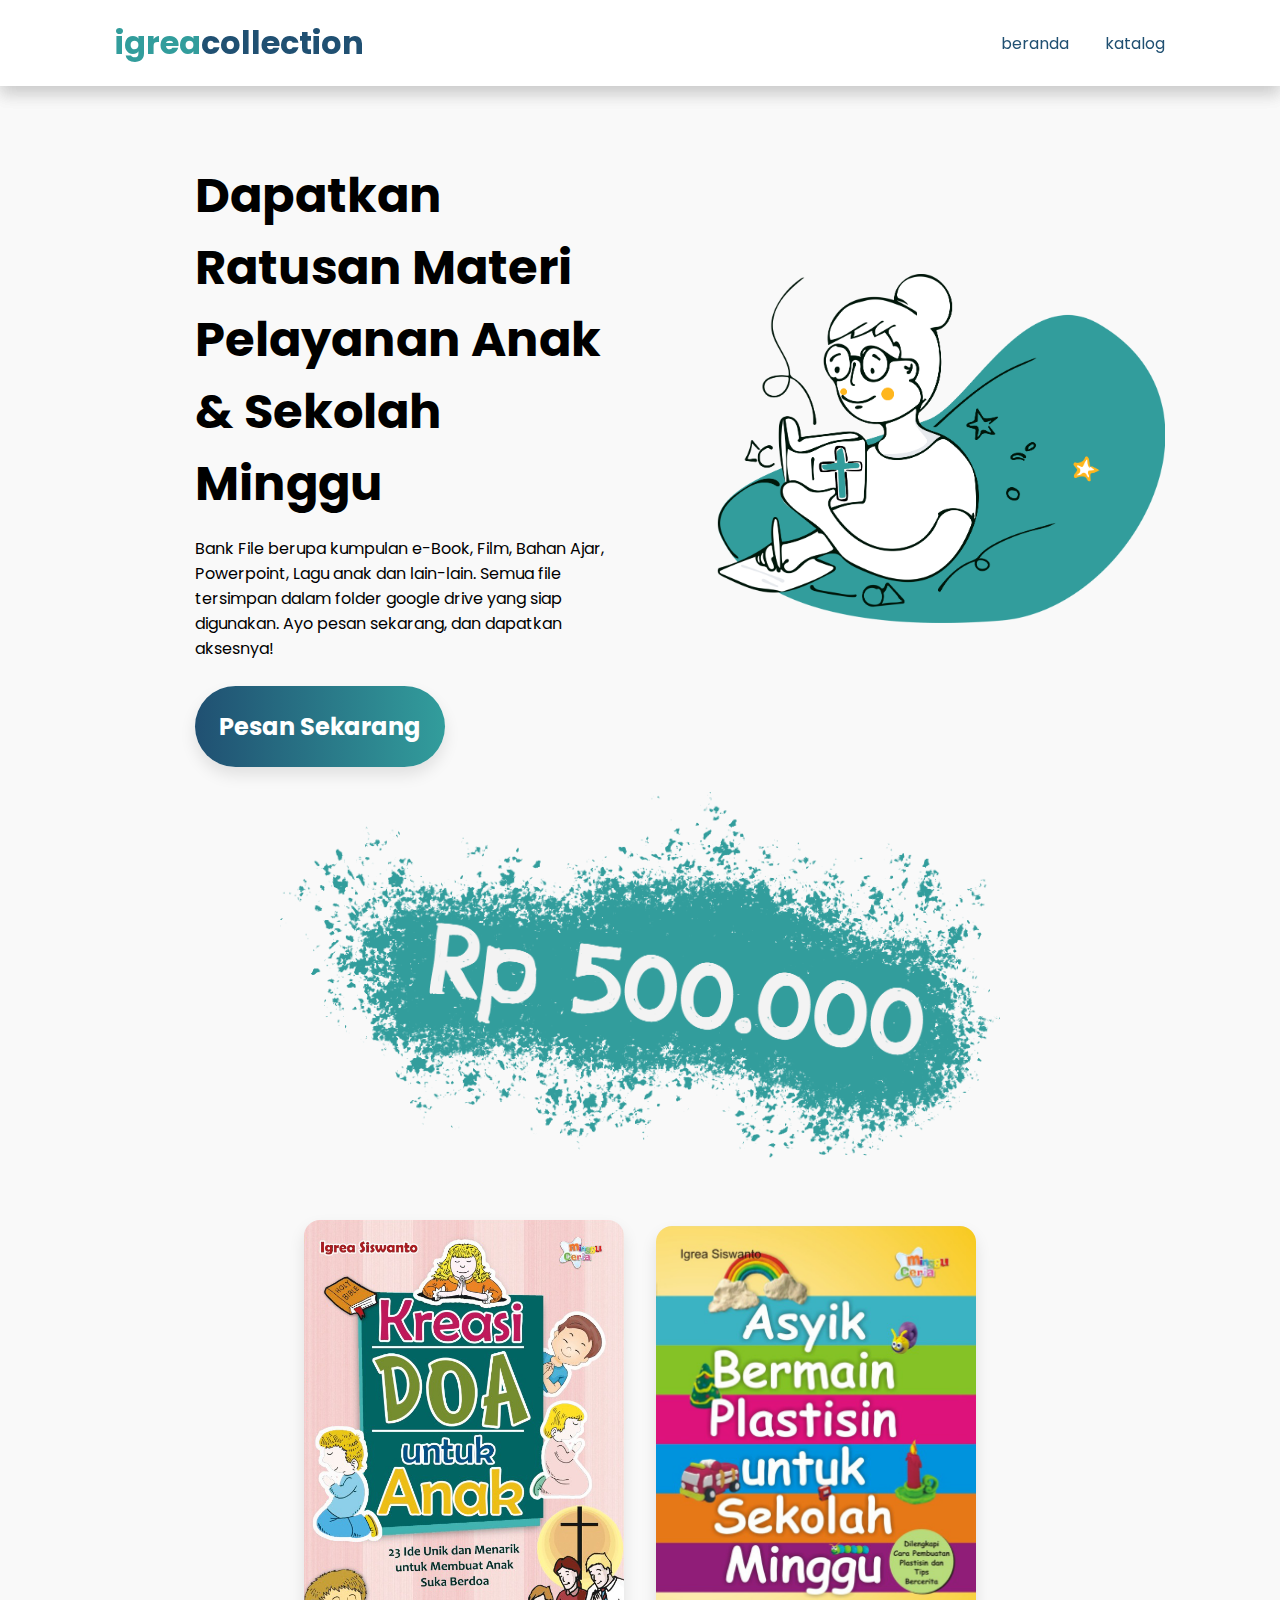
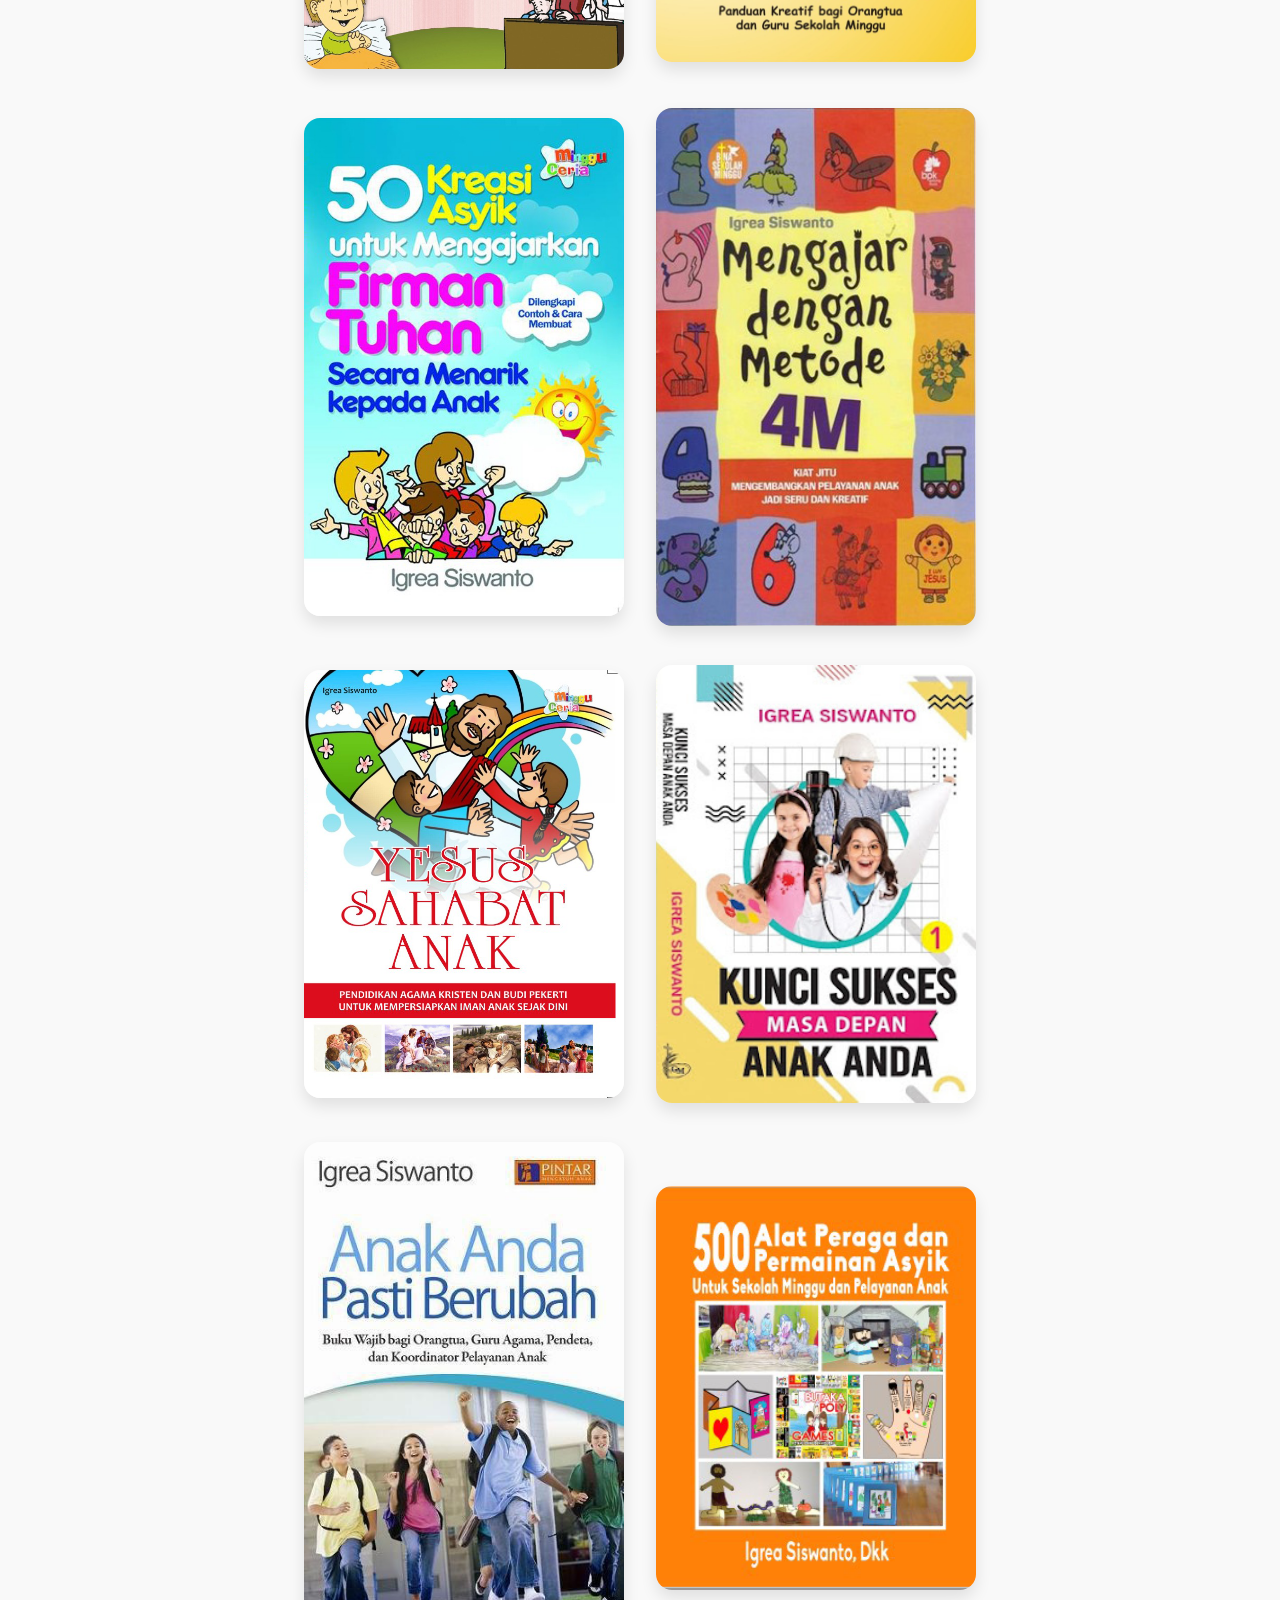
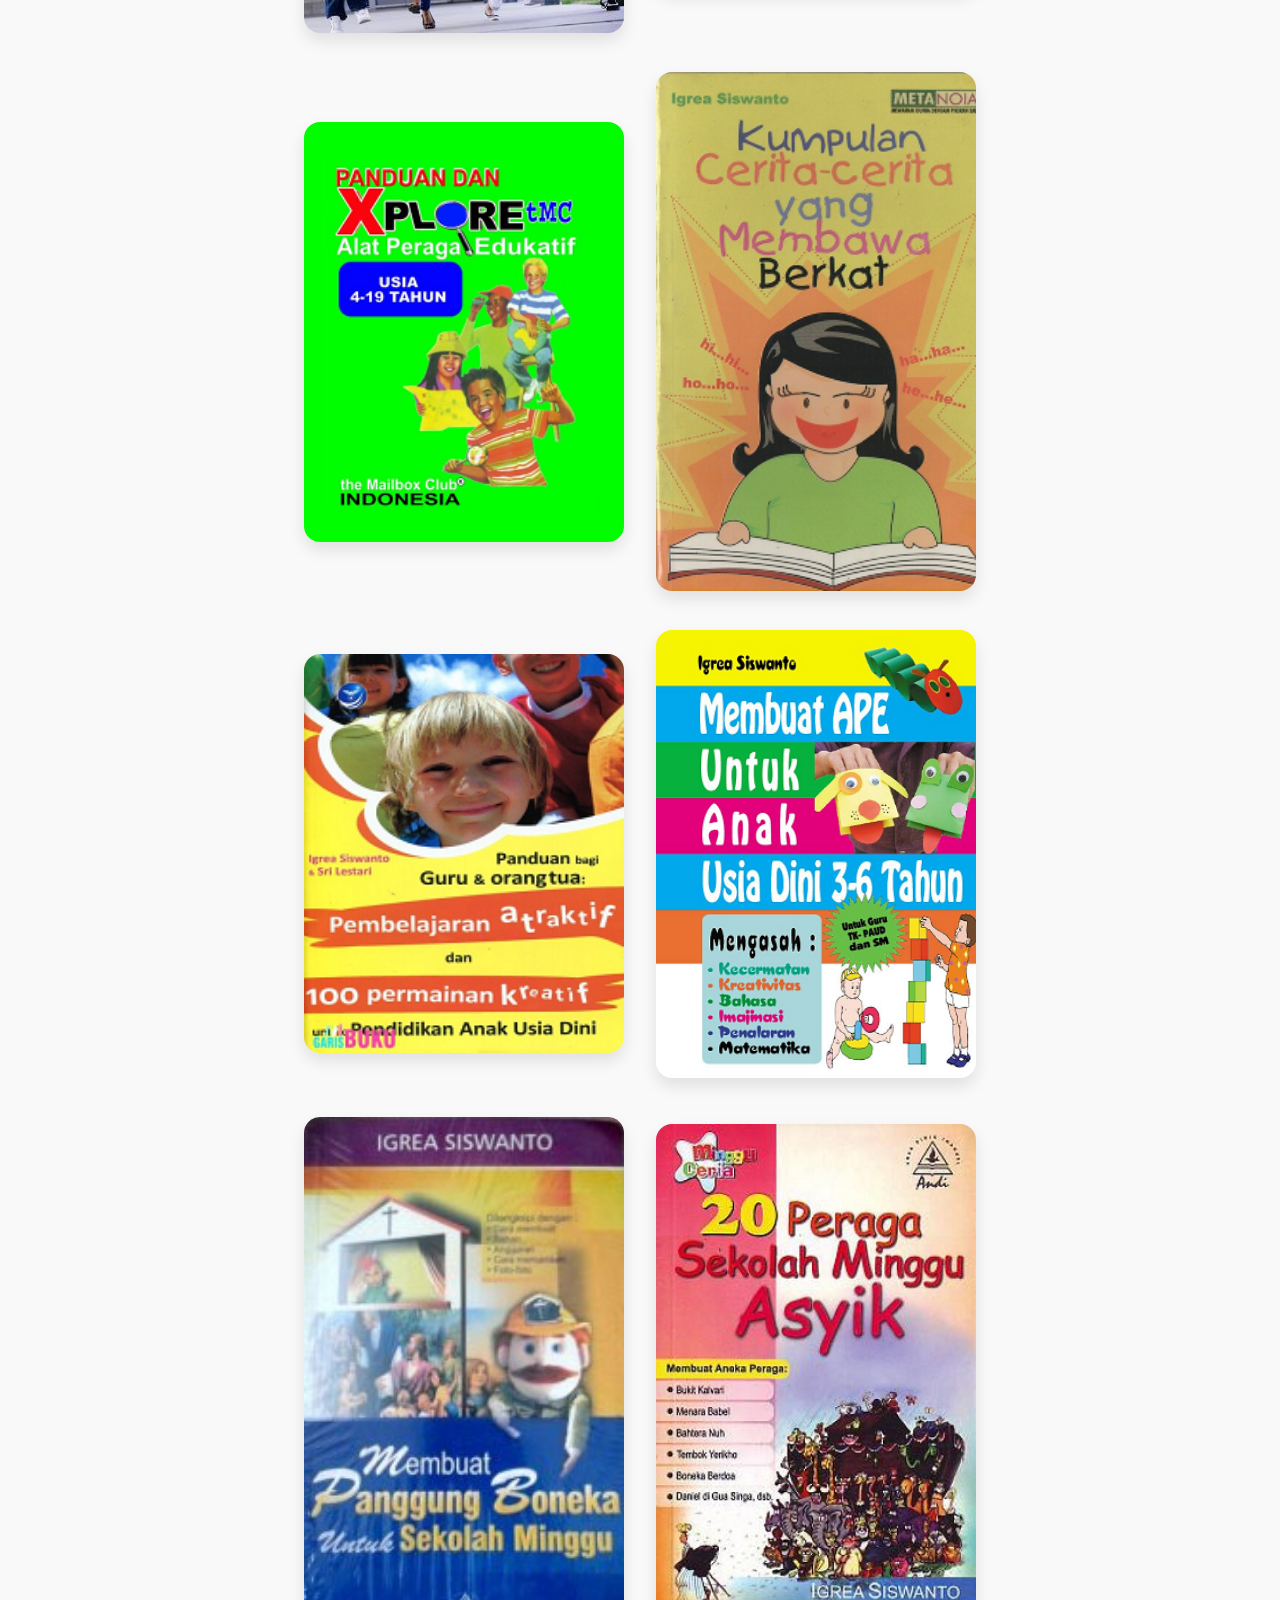
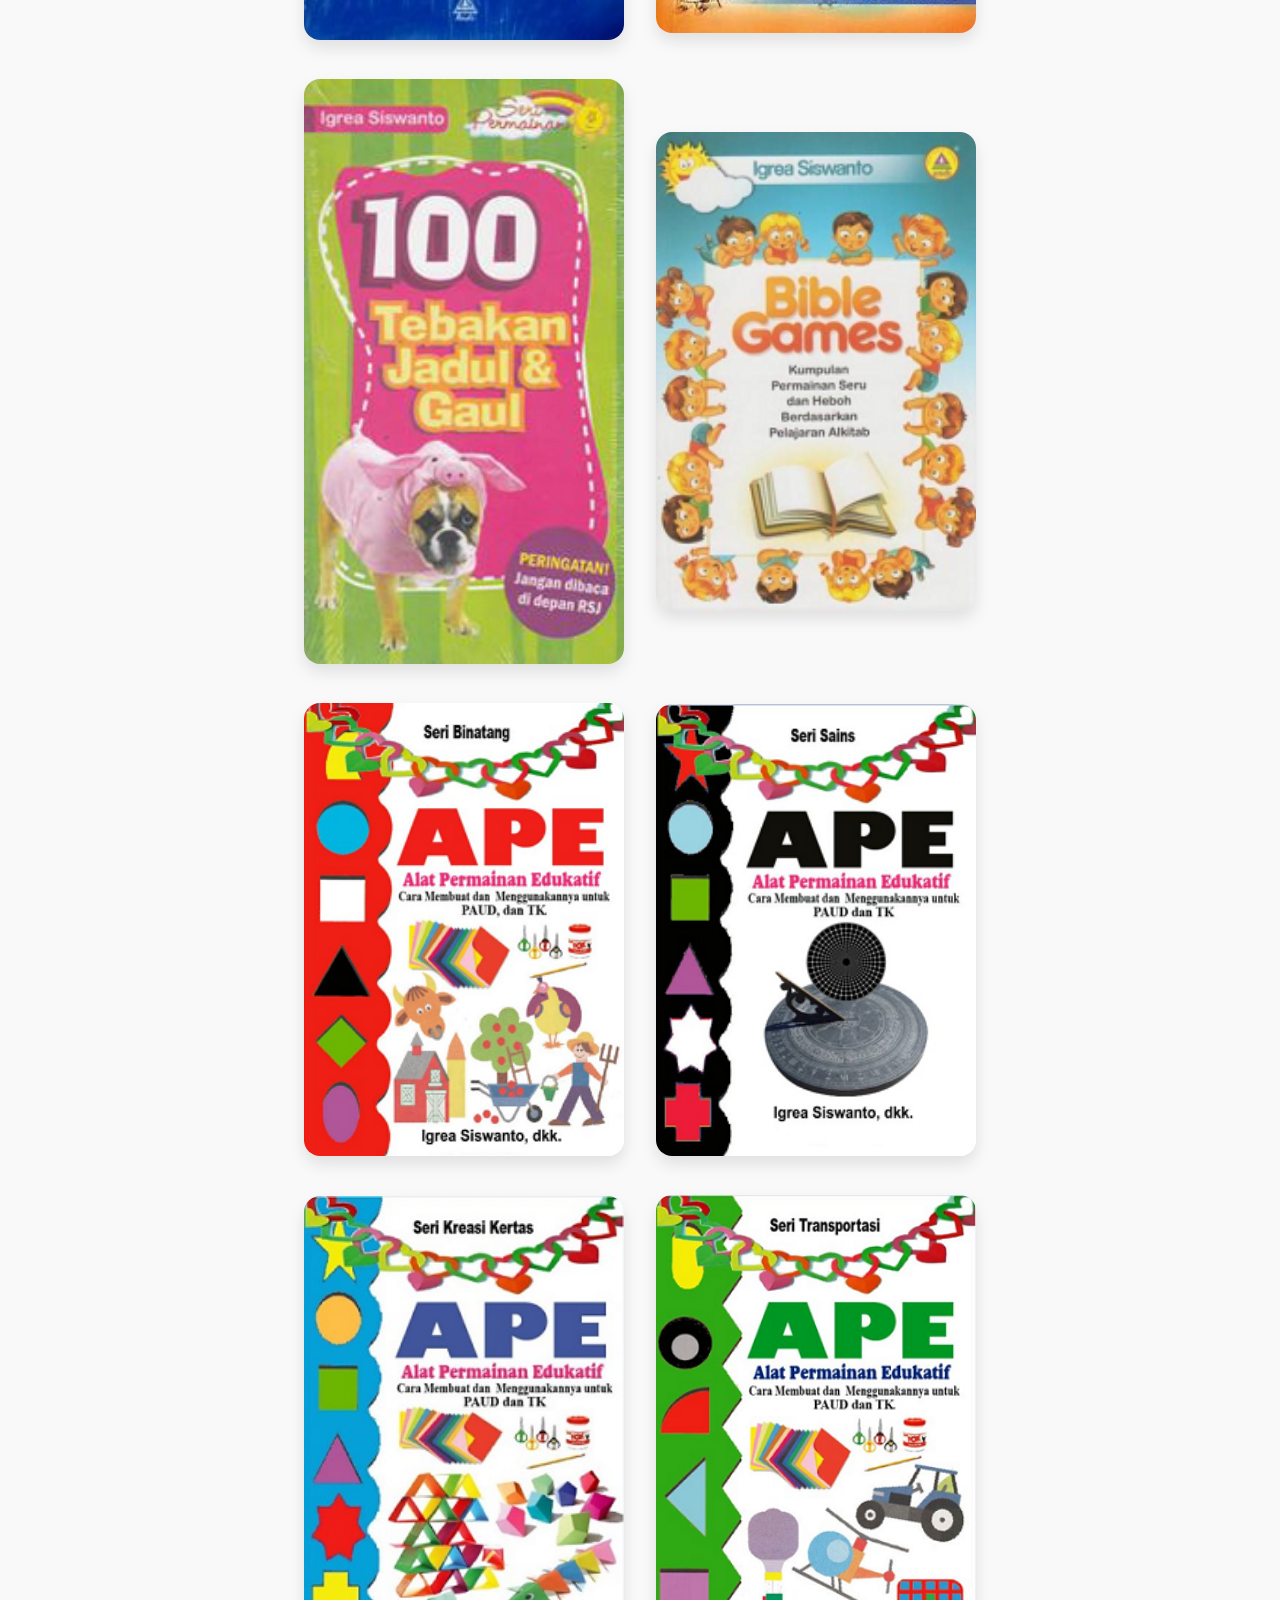
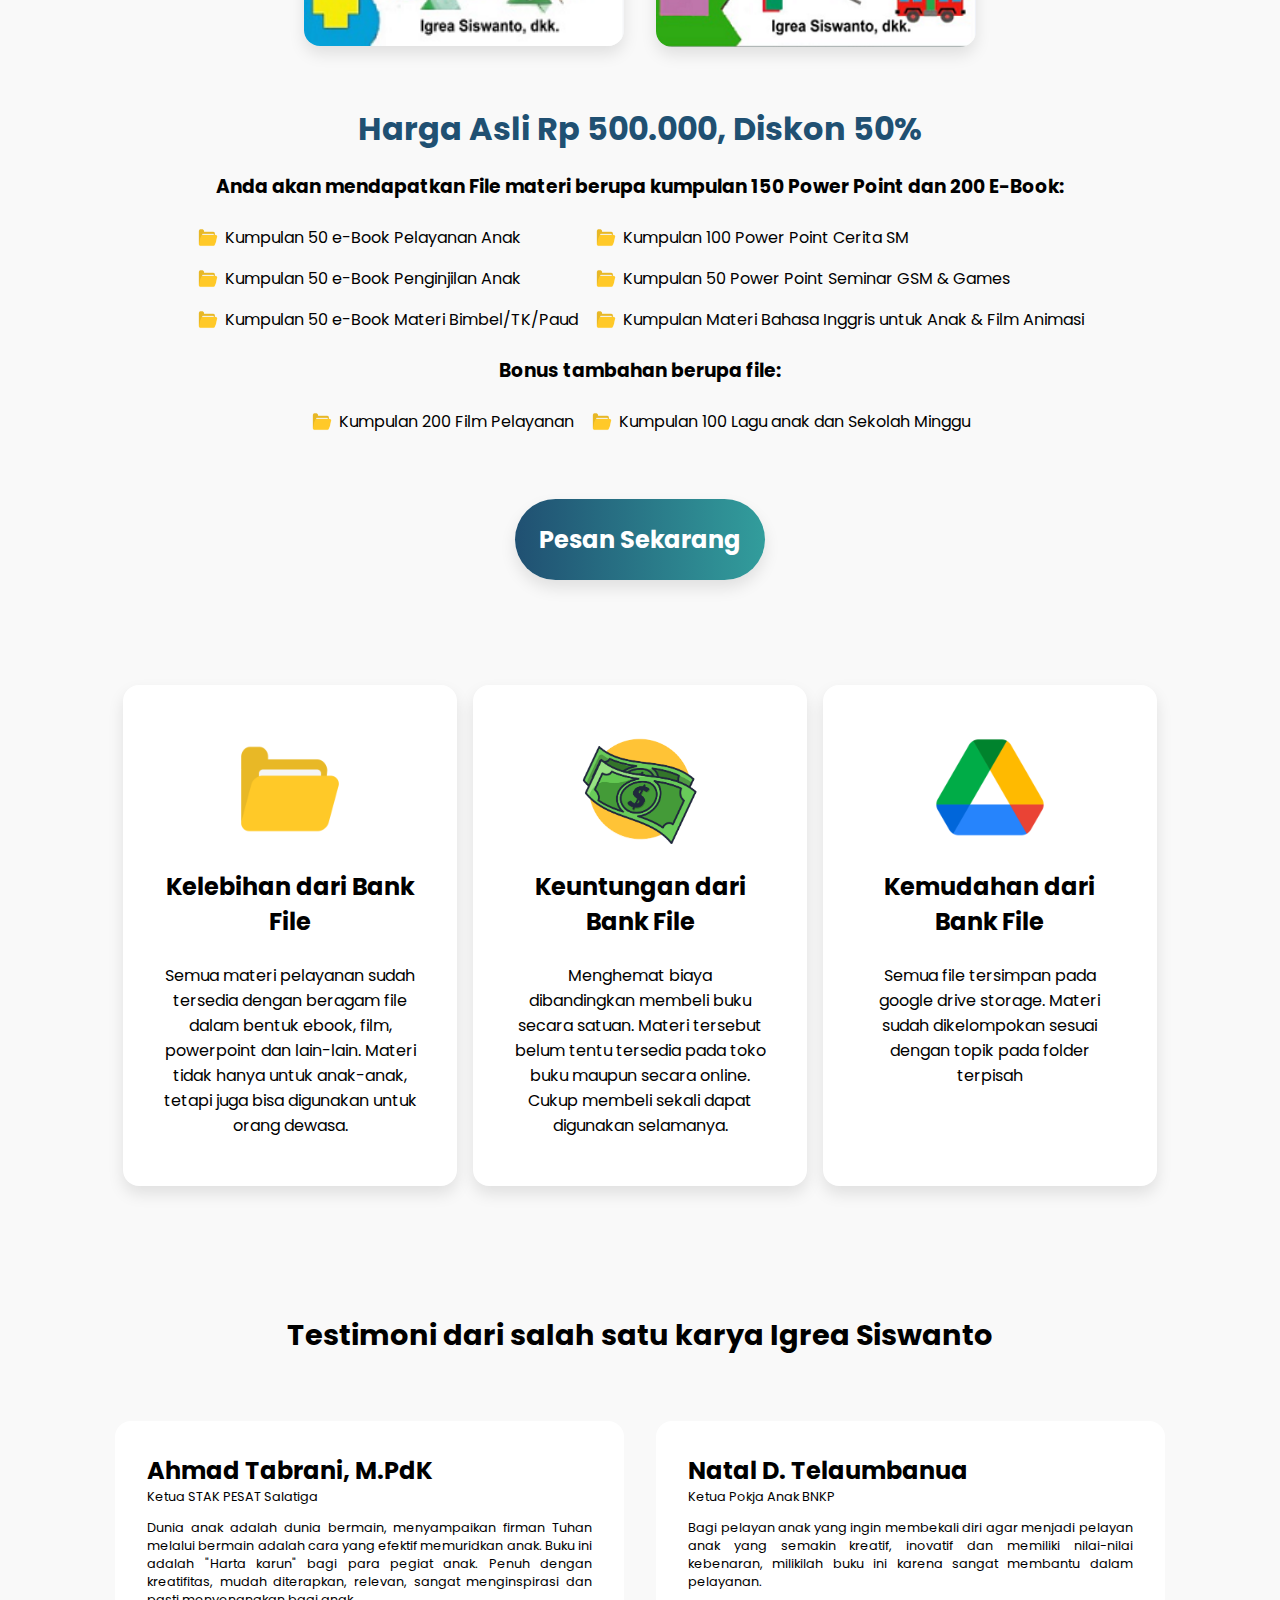
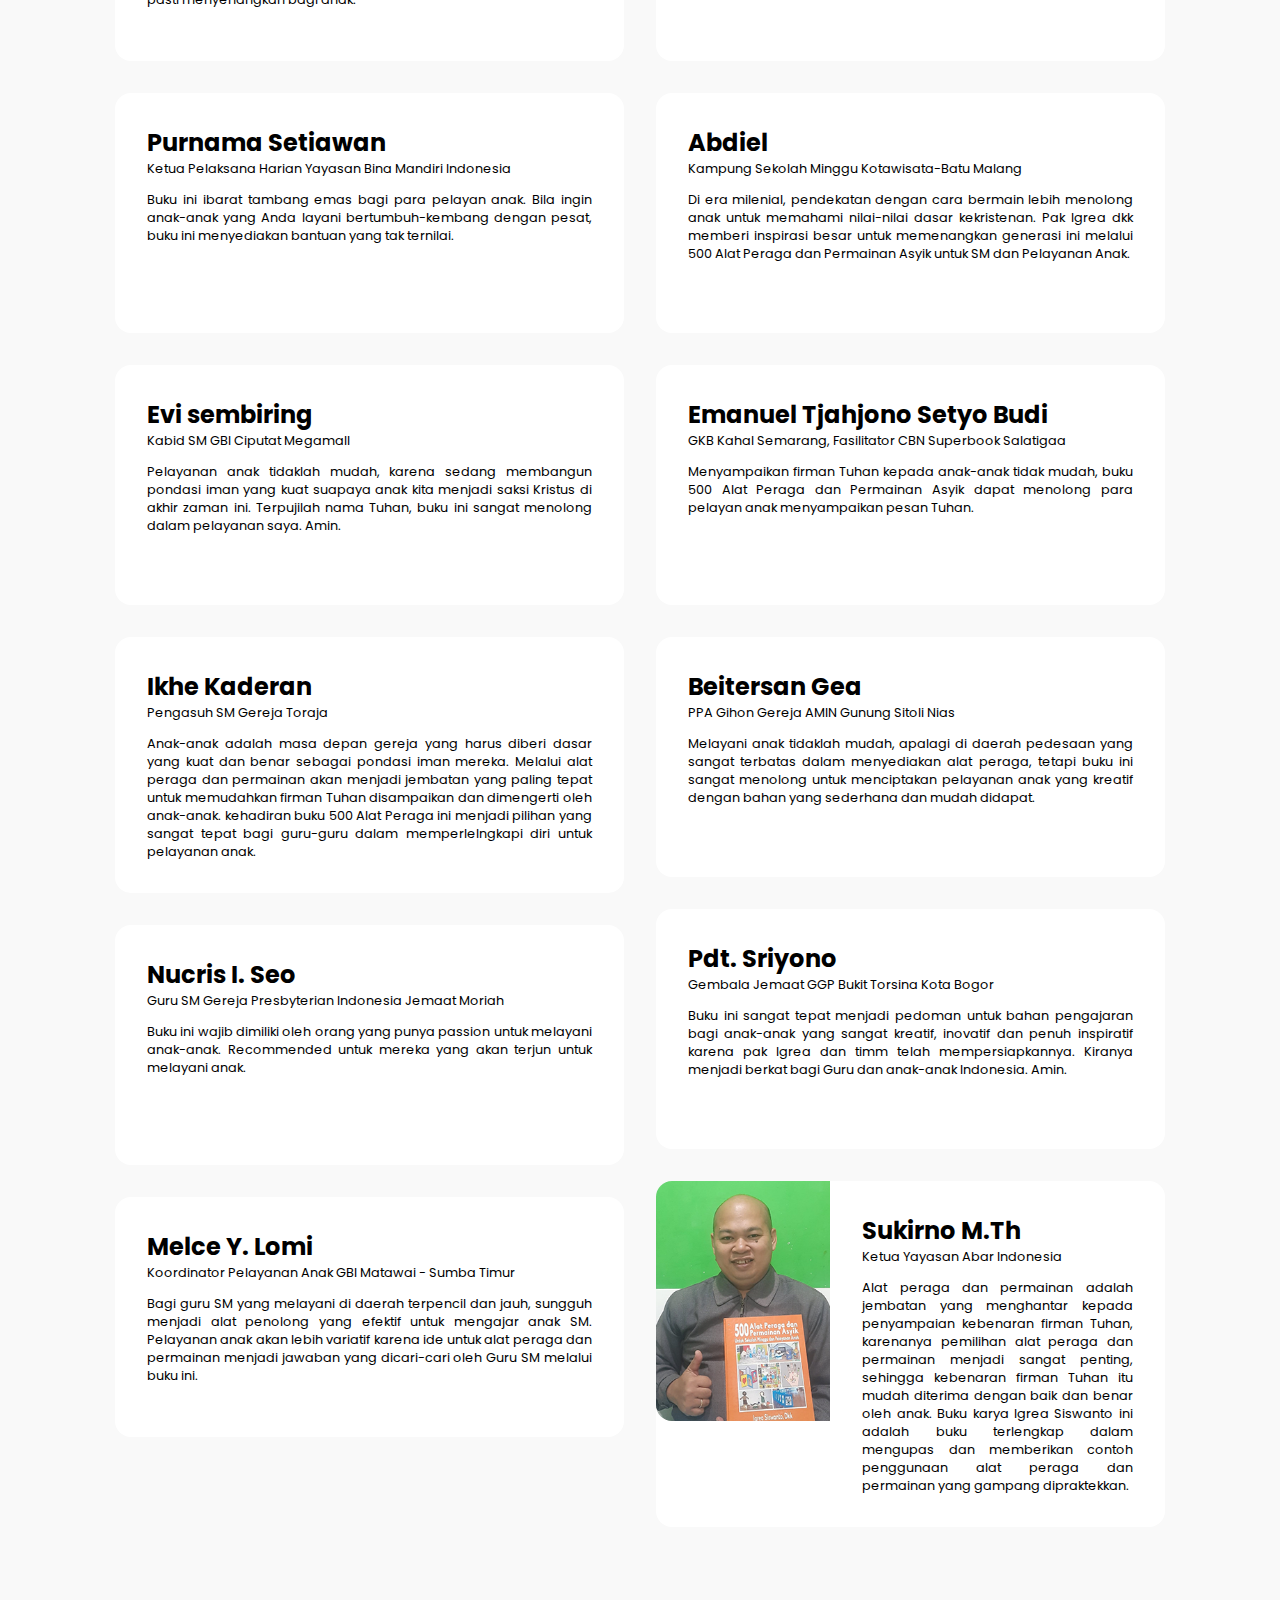
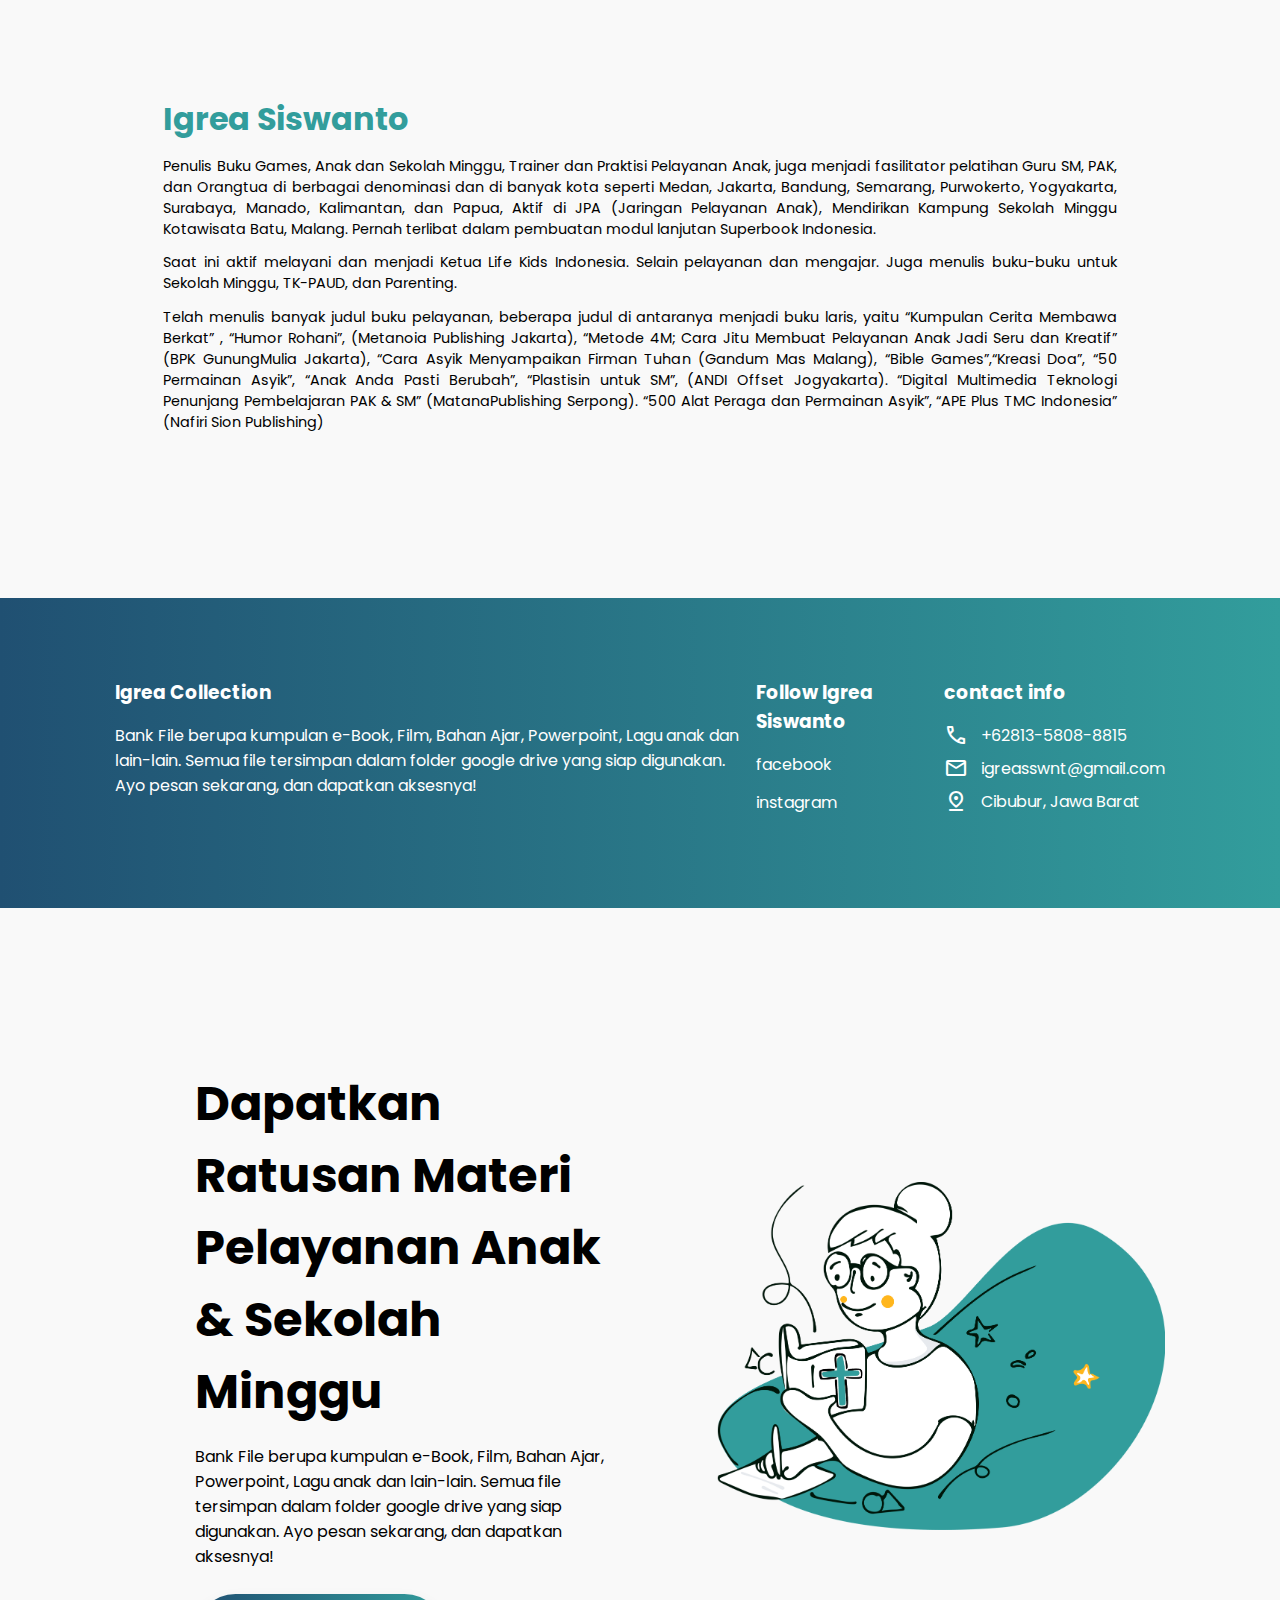
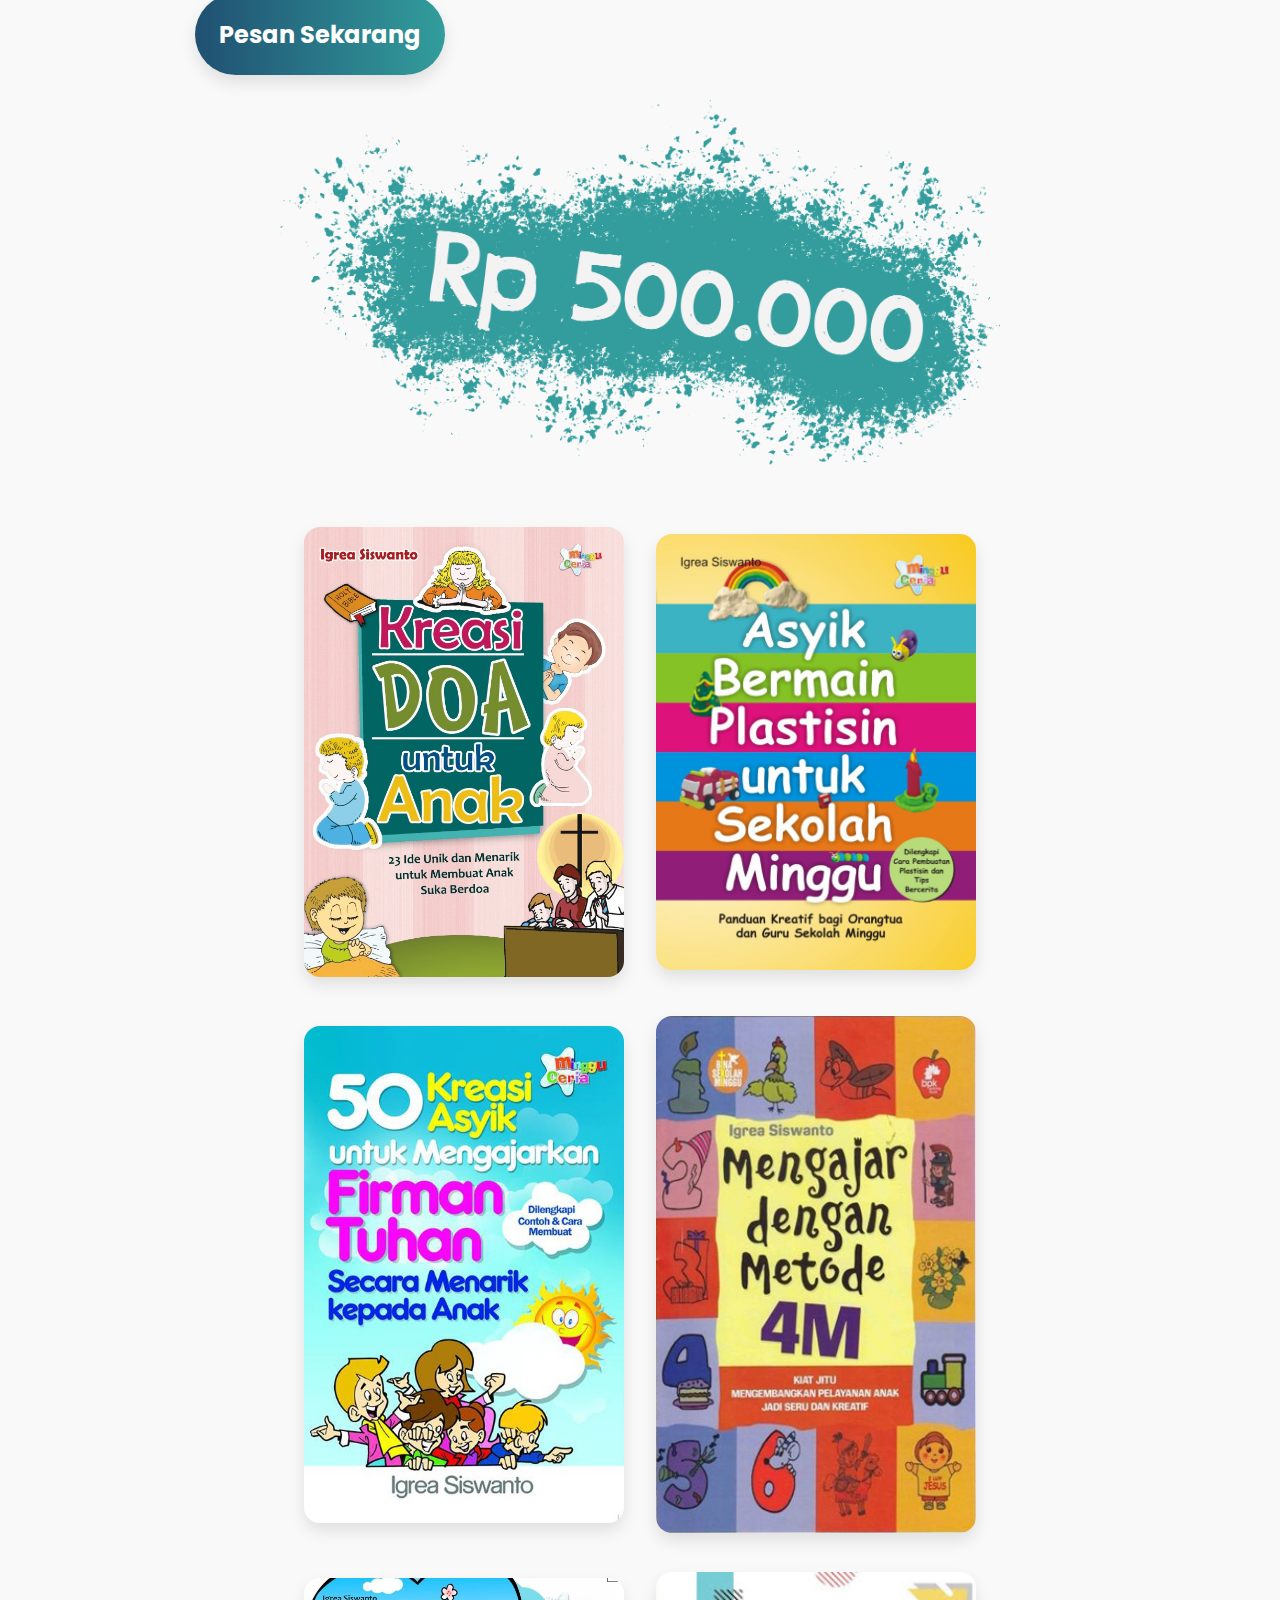
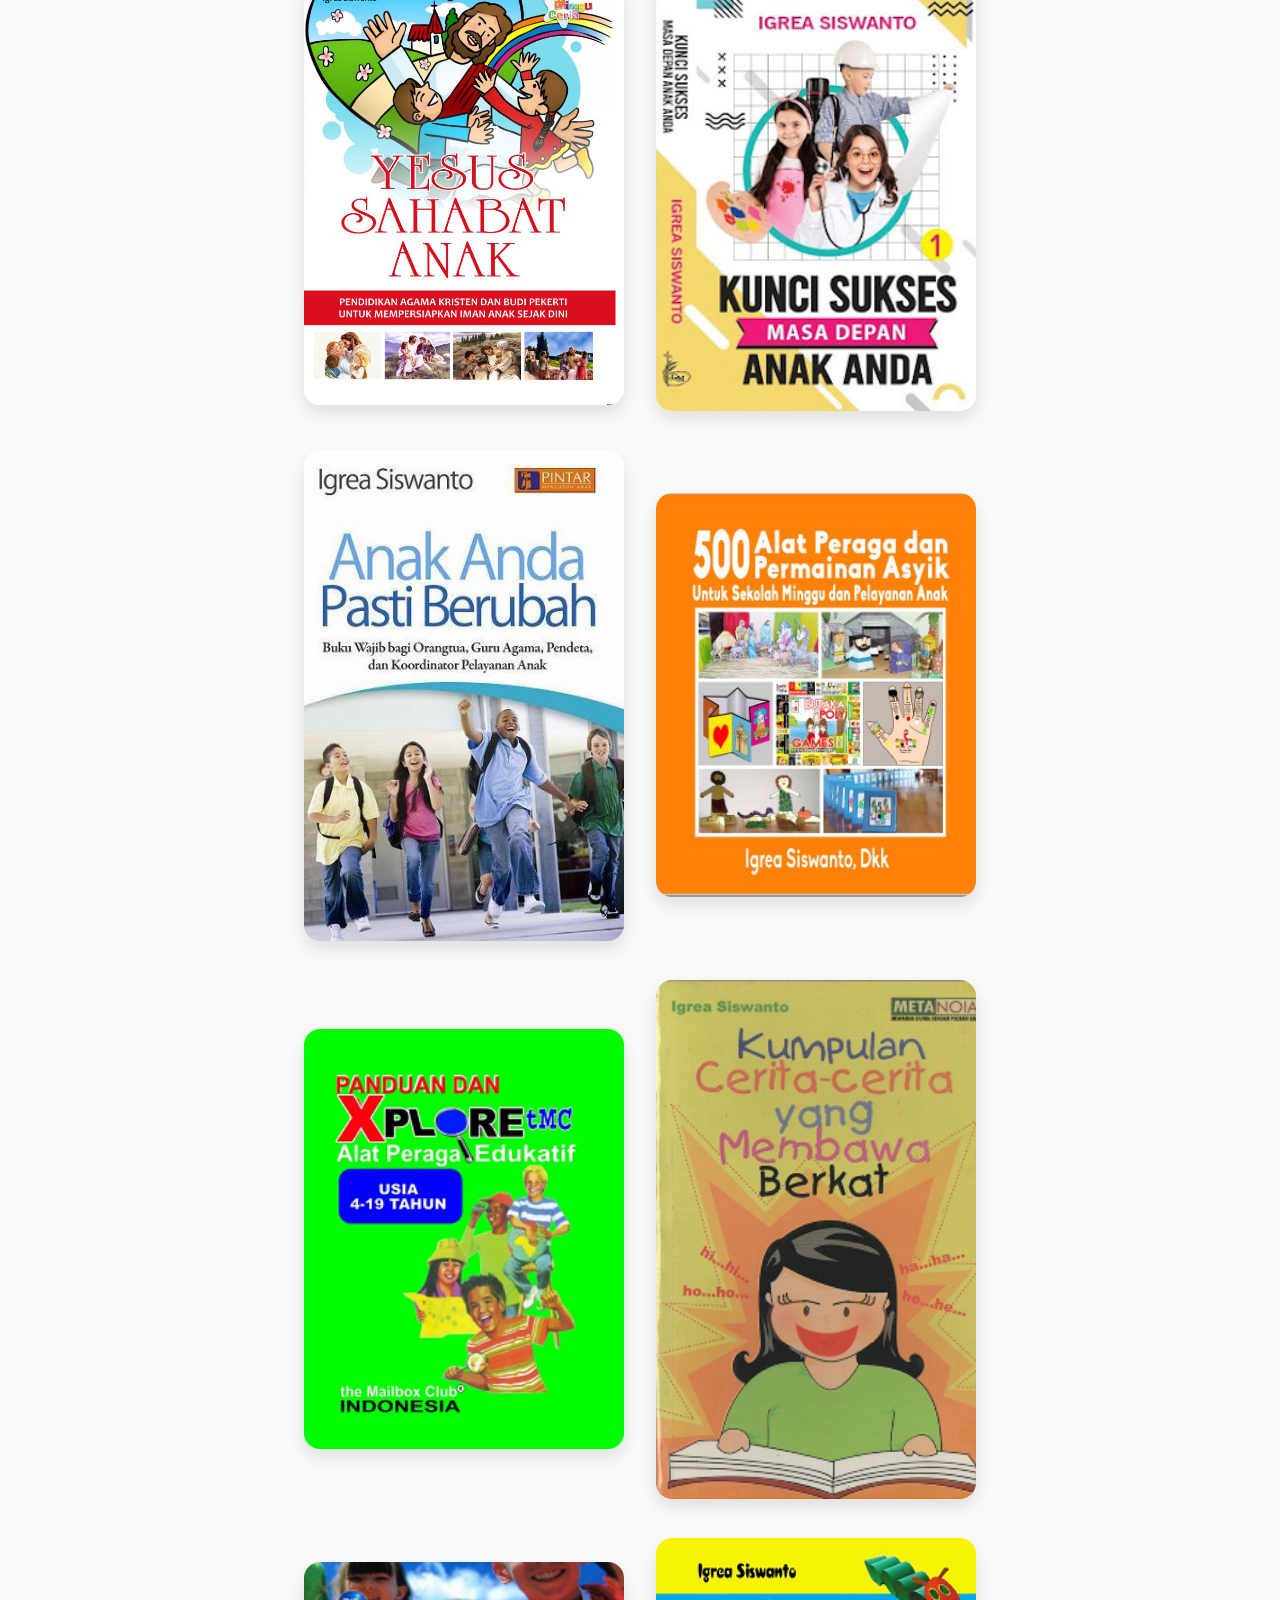
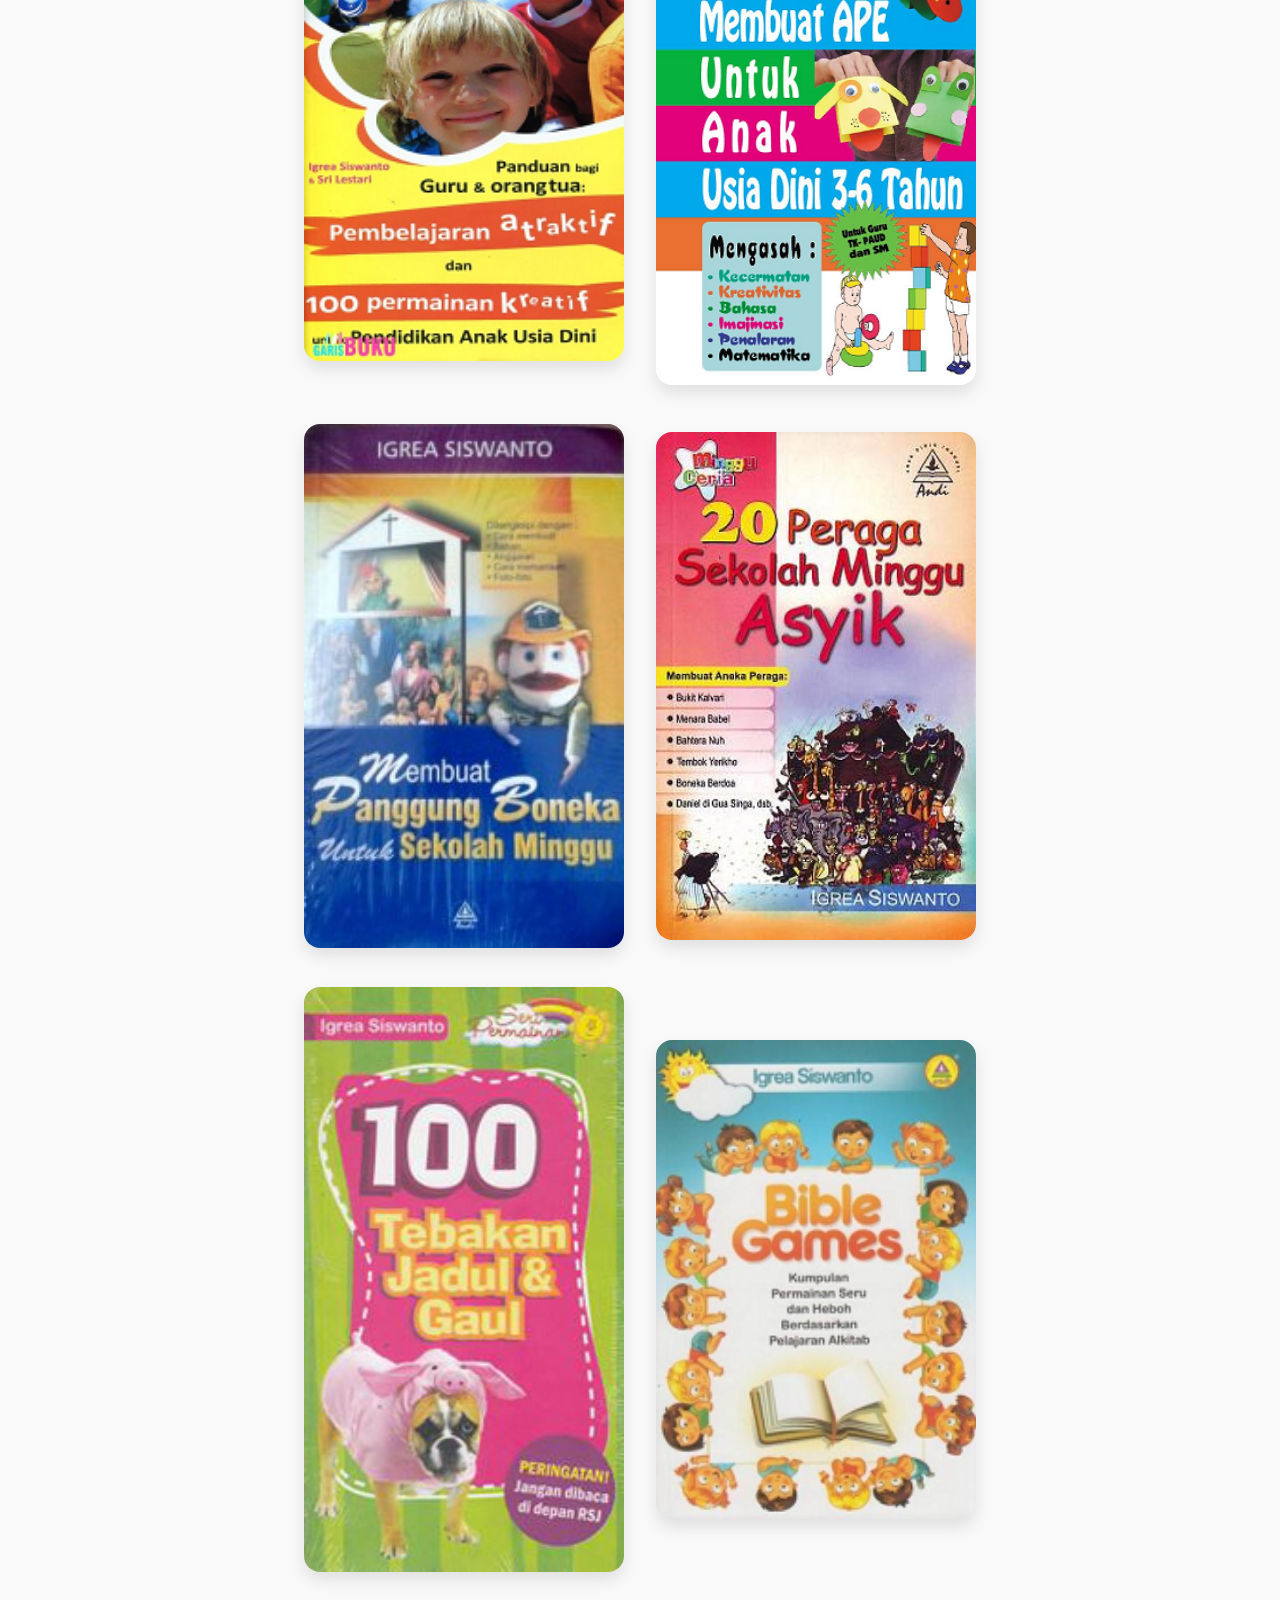
==== commit 37a3baa4: "Update order contact" ====
--- a/index.html
+++ b/index.html
@@ -1,4 +1,10 @@
 <!DOCTYPE html>
+<html lang="en">
+  <head>
+    <meta charset="UTF-8" />
+    <meta http-equiv="X-UA-Compatible" content="IE=edge" />
+    <meta name="viewport" content="width=device-width, initial-scale=1.0" />
+    <!-- no-cache --><!DOCTYPE html>
 <html lang="en">
   <head>
     <meta charset="UTF-8" />
@@ -32,7 +38,7 @@
           Bank File berupa kumpulan e-Book, Film, Bahan Ajar, Powerpoint, Lagu anak dan lain-lain. Semua file tersimpan dalam folder google drive yang siap
           digunakan. Ayo pesan sekarang, dan dapatkan aksesnya!
         </p>
-        <a target="_blank" href="https://bit.ly/Pemesanan-Materi-PelayananAnak" class="button"> Pesan Sekarang </a>
+        <a target="_blank" href="https://wa.me/6281218034858" class="button"> Pesan Sekarang </a>
       </div>
       <div class="image">
         <img src="images/write.png" alt="" />
@@ -382,3 +388,381 @@
     </div>
   </body>
 </html>
+
+    <meta http-equiv="cache-control" content="no-cache" />
+    <meta http-equiv="expires" content="0" />
+    <meta http-equiv="pragma" content="no-cache" />
+
+    <!-- link -->
+    <link rel="stylesheet" href="style.css" />
+    <link rel="stylesheet" href="https://fonts.googleapis.com/css2?family=Material+Symbols+Rounded:opsz,wght,FILL,GRAD@20..48,100..700,0..1,-50..200" />
+    <title>Igrea Collection</title>
+  </head>
+  <body>
+    <header>
+      <a href="#" class="logo"><span>igrea</span>collection</a>
+      <input type="checkbox" id="menu-bar" />
+      <label for="menu-bar"><span class="material-symbols-rounded"> menu </span></label>
+      <nav class="navbar">
+        <a href="#">beranda</a>
+        <a href="#">katalog</a>
+      </nav>
+    </header>
+    <!-- home -->
+    <section class="home" id="home">
+      <div class="content">
+        <h1>Dapatkan Ratusan Materi Pelayanan Anak & Sekolah Minggu</h1>
+        <p>
+          Bank File berupa kumpulan e-Book, Film, Bahan Ajar, Powerpoint, Lagu anak dan lain-lain. Semua file tersimpan dalam folder google drive yang siap
+          digunakan. Ayo pesan sekarang, dan dapatkan aksesnya!
+        </p>
+        <a target="_blank" href="https://bit.ly/Pemesanan-Materi-PelayananAnak" class="button"> Pesan Sekarang </a>
+      </div>
+      <div class="image">
+        <img src="images/write.png" alt="" />
+      </div>
+    </section>
+    <!-- product -->
+    <section class="product">
+      <div class="image"><img src="images/price.png" alt="" /></div>
+      <div class="sample">
+        <div class="image">
+          <img src="images/book0.png" alt="" />
+        </div>
+        <div class="image">
+          <img src="images/book1.png" alt="" />
+        </div>
+        <div class="image">
+          <img src="images/book2.png" alt="" />
+        </div>
+        <div class="image">
+          <img src="images/book3.png" alt="" />
+        </div>
+        <div class="image">
+          <img src="images/book4.png" alt="" />
+        </div>
+        <div class="image">
+          <img src="images/book5.png" alt="" />
+        </div>
+        <div class="image">
+          <img src="images/book6.png" alt="" />
+        </div>
+        <div class="image">
+          <img src="images/book7.png" alt="" />
+        </div>
+        <div class="image">
+          <img src="images/book8.png" alt="" />
+        </div>
+        <div class="image">
+          <img src="images/book9.png" alt="" />
+        </div>
+        <div class="image">
+          <img src="images/book10.png" alt="" />
+        </div>
+        <div class="image">
+          <img src="images/book11.png" alt="" />
+        </div>
+        <div class="image">
+          <img src="images/book20.png" alt="" />
+        </div>
+        <div class="image">
+          <img src="images/book13.png" alt="" />
+        </div>
+        <div class="image">
+          <img src="images/book14.png" alt="" />
+        </div>
+        <div class="image">
+          <img src="images/book15.png" alt="" />
+        </div>
+        <div class="image">
+          <img src="images/book16.png" alt="" />
+        </div>
+        <div class="image">
+          <img src="images/book17.png" alt="" />
+        </div>
+        <div class="image">
+          <img src="images/book18.png" alt="" />
+        </div>
+        <div class="image">
+          <img src="images/book19.png" alt="" />
+        </div>
+      </div>
+      <h2 class="discount">Harga Asli Rp 500.000, Diskon 50%</h2>
+      <h3>Anda akan mendapatkan File materi berupa kumpulan 150 Power Point dan 200 E-Book:</h3>
+      <div class="content">
+        <div class="l">
+          <div class="li">
+            <img src="images/folder.png" class="img-folder" alt="" />
+            <p>Kumpulan 50 e-Book Pelayanan Anak</p>
+          </div>
+          <div class="li">
+            <img src="images/folder.png" class="img-folder" alt="" />
+            <p>Kumpulan 50 e-Book Penginjilan Anak</p>
+          </div>
+          <div class="li">
+            <img src="images/folder.png" class="img-folder" alt="" />
+            <p>Kumpulan 50 e-Book Materi Bimbel/TK/Paud</p>
+          </div>
+        </div>
+        <div class="r">
+          <div class="li">
+            <img src="images/folder.png" class="img-folder" alt="" />
+            <p>Kumpulan 100 Power Point Cerita SM</p>
+          </div>
+          <div class="li">
+            <img src="images/folder.png" class="img-folder" alt="" />
+            <p>Kumpulan 50 Power Point Seminar GSM & Games</p>
+          </div>
+          <div class="li">
+            <img src="images/folder.png" class="img-folder" alt="" />
+            <p>Kumpulan Materi Bahasa Inggris untuk Anak & Film Animasi</p>
+          </div>
+        </div>
+      </div>
+      <h3>Bonus tambahan berupa file:</h3>
+      <div class="content">
+        <div class="l">
+          <div class="li">
+            <img src="images/folder.png" class="img-folder" alt="" />
+            <p>Kumpulan 200 Film Pelayanan</p>
+          </div>
+        </div>
+        <div class="r">
+          <div class="li">
+            <img src="images/folder.png" class="img-folder" alt="" />
+            <p>Kumpulan 100 Lagu anak dan Sekolah Minggu</p>
+          </div>
+        </div>
+      </div>
+      <div class="button-container">
+        <a target="_blank" href="https://bit.ly/Pemesanan-Materi-PelayananAnak" class="button"> Pesan Sekarang </a>
+      </div>
+    </section>
+    <!-- benefits -->
+    <section class="benefits">
+      <div class="card-benefits">
+        <img src="images/folder.png" alt="" />
+        <h2>Kelebihan dari Bank File</h2>
+        <p>
+          Semua materi pelayanan sudah tersedia dengan beragam file dalam bentuk ebook, film, powerpoint dan lain-lain. Materi tidak hanya untuk anak-anak,
+          tetapi juga bisa digunakan untuk orang dewasa.
+        </p>
+      </div>
+      <div class="card-benefits">
+        <img src="images/money.png" alt="" />
+        <h2>Keuntungan dari Bank File</h2>
+        <p>
+          Menghemat biaya dibandingkan membeli buku secara satuan. Materi tersebut belum tentu tersedia pada toko buku maupun secara online. Cukup membeli
+          sekali dapat digunakan selamanya.
+        </p>
+      </div>
+      <div class="card-benefits">
+        <img src="images/gdrive.png" alt="" />
+        <h2>Kemudahan dari Bank File</h2>
+        <p>Semua file tersimpan pada google drive storage. Materi sudah dikelompokan sesuai dengan topik pada folder terpisah</p>
+      </div>
+    </section>
+    <!-- testimony -->
+    <section class="testimony">
+      <h2>Testimoni dari salah satu karya Igrea Siswanto</h2>
+      <div class="container">
+        <div class="left">
+          <div class="card">
+            <img src="./images/photo7.png" alt="" />
+            <div class="content-container">
+              <h3>Ahmad Tabrani, M.PdK</h3>
+              <p class="title">Ketua STAK PESAT Salatiga</p>
+              <p class="words">
+                Dunia anak adalah dunia bermain, menyampaikan firman Tuhan melalui bermain adalah cara yang efektif memuridkan anak. Buku ini adalah "Harta
+                karun" bagi para pegiat anak. Penuh dengan kreatifitas, mudah diterapkan, relevan, sangat menginspirasi dan pasti menyenangkan bagi anak.
+              </p>
+            </div>
+          </div>
+          <div class="card">
+            <img src="./images/photo11.png" alt="" />
+            <div class="content-container">
+              <h3>Purnama Setiawan</h3>
+              <p class="title">Ketua Pelaksana Harian Yayasan Bina Mandiri Indonesia</p>
+              <p class="words">
+                Buku ini ibarat tambang emas bagi para pelayan anak. Bila ingin anak-anak yang Anda layani bertumbuh-kembang dengan pesat, buku ini
+                menyediakan bantuan yang tak ternilai.
+              </p>
+            </div>
+          </div>
+          <div class="card">
+            <img src="./images/photo10.png" alt="" />
+            <div class="content-container">
+              <h3>Evi sembiring</h3>
+              <p class="title">Kabid SM GBI Ciputat Megamall</p>
+              <p class="words">
+                Pelayanan anak tidaklah mudah, karena sedang membangun pondasi iman yang kuat suapaya anak kita menjadi saksi Kristus di akhir zaman ini.
+                Terpujilah nama Tuhan, buku ini sangat menolong dalam pelayanan saya. Amin.
+              </p>
+            </div>
+          </div>
+          <div class="card">
+            <img src="./images/photo3.png" alt="" />
+            <div class="content-container">
+              <h3>Ikhe Kaderan</h3>
+              <p class="title">Pengasuh SM Gereja Toraja</p>
+              <p class="words">
+                Anak-anak adalah masa depan gereja yang harus diberi dasar yang kuat dan benar sebagai pondasi iman mereka. Melalui alat peraga dan
+                permainan akan menjadi jembatan yang paling tepat untuk memudahkan firman Tuhan disampaikan dan dimengerti oleh anak-anak. kehadiran buku
+                500 Alat Peraga ini menjadi pilihan yang sangat tepat bagi guru-guru dalam memperlelngkapi diri untuk pelayanan anak.
+              </p>
+            </div>
+          </div>
+          <div class="card">
+            <img src="./images/photo9.png" alt="" />
+            <div class="content-container">
+              <h3>Nucris I. Seo</h3>
+              <p class="title">Guru SM Gereja Presbyterian Indonesia Jemaat Moriah</p>
+              <p class="words">
+                Buku ini wajib dimiliki oleh orang yang punya passion untuk melayani anak-anak. Recommended untuk mereka yang akan terjun untuk melayani
+                anak.
+              </p>
+            </div>
+          </div>
+          <div class="card">
+            <img src="./images/photo5.png" alt="" />
+            <div class="content-container">
+              <h3>Melce Y. Lomi</h3>
+              <p class="title">Koordinator Pelayanan Anak GBI Matawai - Sumba Timur</p>
+              <p class="words">
+                Bagi guru SM yang melayani di daerah terpencil dan jauh, sungguh menjadi alat penolong yang efektif untuk mengajar anak SM. Pelayanan anak
+                akan lebih variatif karena ide untuk alat peraga dan permainan menjadi jawaban yang dicari-cari oleh Guru SM melalui buku ini.
+              </p>
+            </div>
+          </div>
+        </div>
+
+        <div class="right">
+          <div class="card">
+            <img src="./images/photo4.png" alt="" />
+            <div class="content-container">
+              <h3>Natal D. Telaumbanua</h3>
+              <p class="title">Ketua Pokja Anak BNKP</p>
+              <p class="words">
+                Bagi pelayan anak yang ingin membekali diri agar menjadi pelayan anak yang semakin kreatif, inovatif dan memiliki nilai-nilai kebenaran,
+                milikilah buku ini karena sangat membantu dalam pelayanan.
+              </p>
+            </div>
+          </div>
+          <div class="card">
+            <img src="./images/photo6.png" alt="" />
+            <div class="content-container">
+              <h3>Abdiel</h3>
+              <p class="title">Kampung Sekolah Minggu Kotawisata-Batu Malang</p>
+              <p class="words">
+                Di era milenial, pendekatan dengan cara bermain lebih menolong anak untuk memahami nilai-nilai dasar kekristenan. Pak Igrea dkk memberi
+                inspirasi besar untuk memenangkan generasi ini melalui 500 Alat Peraga dan Permainan Asyik untuk SM dan Pelayanan Anak.
+              </p>
+            </div>
+          </div>
+          <div class="card">
+            <img src="./images/photo1.png" alt="" />
+            <div class="content-container">
+              <h3>Emanuel Tjahjono Setyo Budi</h3>
+              <p class="title">GKB Kahal Semarang, Fasilitator CBN Superbook Salatigaa</p>
+              <p class="words">
+                Menyampaikan firman Tuhan kepada anak-anak tidak mudah, buku 500 Alat Peraga dan Permainan Asyik dapat menolong para pelayan anak
+                menyampaikan pesan Tuhan.
+              </p>
+            </div>
+          </div>
+          <div class="card">
+            <img src="./images/photo2.png" alt="" />
+            <div class="content-container">
+              <h3>Beitersan Gea</h3>
+              <p class="title">PPA Gihon Gereja AMIN Gunung Sitoli Nias</p>
+              <p class="words">
+                Melayani anak tidaklah mudah, apalagi di daerah pedesaan yang sangat terbatas dalam menyediakan alat peraga, tetapi buku ini sangat
+                menolong untuk menciptakan pelayanan anak yang kreatif dengan bahan yang sederhana dan mudah didapat.
+              </p>
+            </div>
+          </div>
+          <div class="card">
+            <img src="./images/photo8.png" alt="" />
+            <div class="content-container">
+              <h3>Pdt. Sriyono</h3>
+              <p class="title">Gembala Jemaat GGP Bukit Torsina Kota Bogor</p>
+              <p class="words">
+                Buku ini sangat tepat menjadi pedoman untuk bahan pengajaran bagi anak-anak yang sangat kreatif, inovatif dan penuh inspiratif karena pak
+                Igrea dan timm telah mempersiapkannya. Kiranya menjadi berkat bagi Guru dan anak-anak Indonesia. Amin.
+              </p>
+            </div>
+          </div>
+          <div class="card">
+            <img src="./images/photo12.png" alt="" />
+            <div class="content-container">
+              <h3>Sukirno M.Th</h3>
+              <p class="title">Ketua Yayasan Abar Indonesia</p>
+              <p class="words">
+                Alat peraga dan permainan adalah jembatan yang menghantar kepada penyampaian kebenaran firman Tuhan, karenanya pemilihan alat peraga dan
+                permainan menjadi sangat penting, sehingga kebenaran firman Tuhan itu mudah diterima dengan baik dan benar oleh anak.  Buku karya Igrea Siswanto ini adalah buku terlengkap dalam mengupas dan memberikan contoh penggunaan alat peraga dan permainan yang gampang
+                dipraktekkan.
+              </p>
+            </div>
+          </div>
+        </div>
+      </div>
+      <!-- <a href="#" class="more">Lihat testimoni lainnya</a> -->
+    </section>
+    <!-- author -->
+    <section class="author">
+      <div class="image">
+        <img src="images/igrea_round0.png" alt="" />
+      </div>
+      <div class="content">
+        <h1>Igrea Siswanto</h1>
+        <p>
+          Penulis Buku Games, Anak dan Sekolah Minggu, Trainer dan Praktisi Pelayanan Anak, juga menjadi fasilitator pelatihan Guru SM, PAK, dan Orangtua
+          di berbagai denominasi dan di banyak kota seperti Medan, Jakarta, Bandung, Semarang, Purwokerto, Yogyakarta, Surabaya, Manado, Kalimantan, dan
+          Papua, Aktif di JPA (Jaringan Pelayanan Anak), Mendirikan Kampung Sekolah Minggu Kotawisata Batu, Malang. Pernah terlibat dalam pembuatan modul
+          lanjutan Superbook Indonesia.
+        </p>
+        <p>
+          Saat ini aktif melayani dan menjadi Ketua Life Kids Indonesia. Selain pelayanan dan mengajar. Juga menulis buku-buku untuk Sekolah Minggu,
+          TK-PAUD, dan Parenting.
+        </p>
+        <p>
+          Telah menulis banyak judul buku pelayanan, beberapa judul di antaranya menjadi buku laris, yaitu “Kumpulan Cerita Membawa Berkat” , “Humor
+          Rohani”, (Metanoia Publishing Jakarta), “Metode 4M; Cara Jitu Membuat Pelayanan Anak Jadi Seru dan Kreatif” (BPK GunungMulia Jakarta), “Cara
+          Asyik Menyampaikan Firman Tuhan (Gandum Mas Malang), “Bible Games”,“Kreasi Doa”, “50 Permainan Asyik”, “Anak Anda Pasti Berubah”, “Plastisin
+          untuk SM”, (ANDI Offset Jogyakarta). “Digital Multimedia Teknologi Penunjang Pembelajaran PAK & SM” (MatanaPublishing Serpong). “500 Alat Peraga
+          dan Permainan Asyik”, “APE Plus TMC Indonesia” (Nafiri Sion Publishing)
+        </p>
+      </div>
+    </section>
+    <!-- footer -->
+    <div class="footer">
+      <div class="box about-us">
+        <h3>Igrea Collection</h3>
+        <p>
+          Bank File berupa kumpulan e-Book, Film, Bahan Ajar, Powerpoint, Lagu anak dan lain-lain. Semua file tersimpan dalam folder google drive yang siap
+          digunakan. Ayo pesan sekarang, dan dapatkan aksesnya!
+        </p>
+      </div>
+      <div class="box">
+        <h3>Follow Igrea Siswanto</h3>
+        <a target="_blank" href="https://www.facebook.com/igrea.siswanto.3/">facebook</a>
+        <a target="_blank" href="https://www.instagram.com/igrea_siswanto/">instagram</a>
+      </div>
+      <div class="box">
+        <h3>contact info</h3>
+        <div class="info">
+          <span class="material-symbols-rounded"> call </span>
+          <p>+62813-5808-8815</p>
+        </div>
+        <div class="info">
+          <span class="material-symbols-rounded"> mail </span>
+          <p>igreasswnt@gmail.com</p>
+        </div>
+        <div class="info">
+          <span class="material-symbols-rounded"> pin_drop </span>
+          <p>Cibubur, Jawa Barat</p>
+        </div>
+      </div>
+    </div>
+  </body>
+</html>
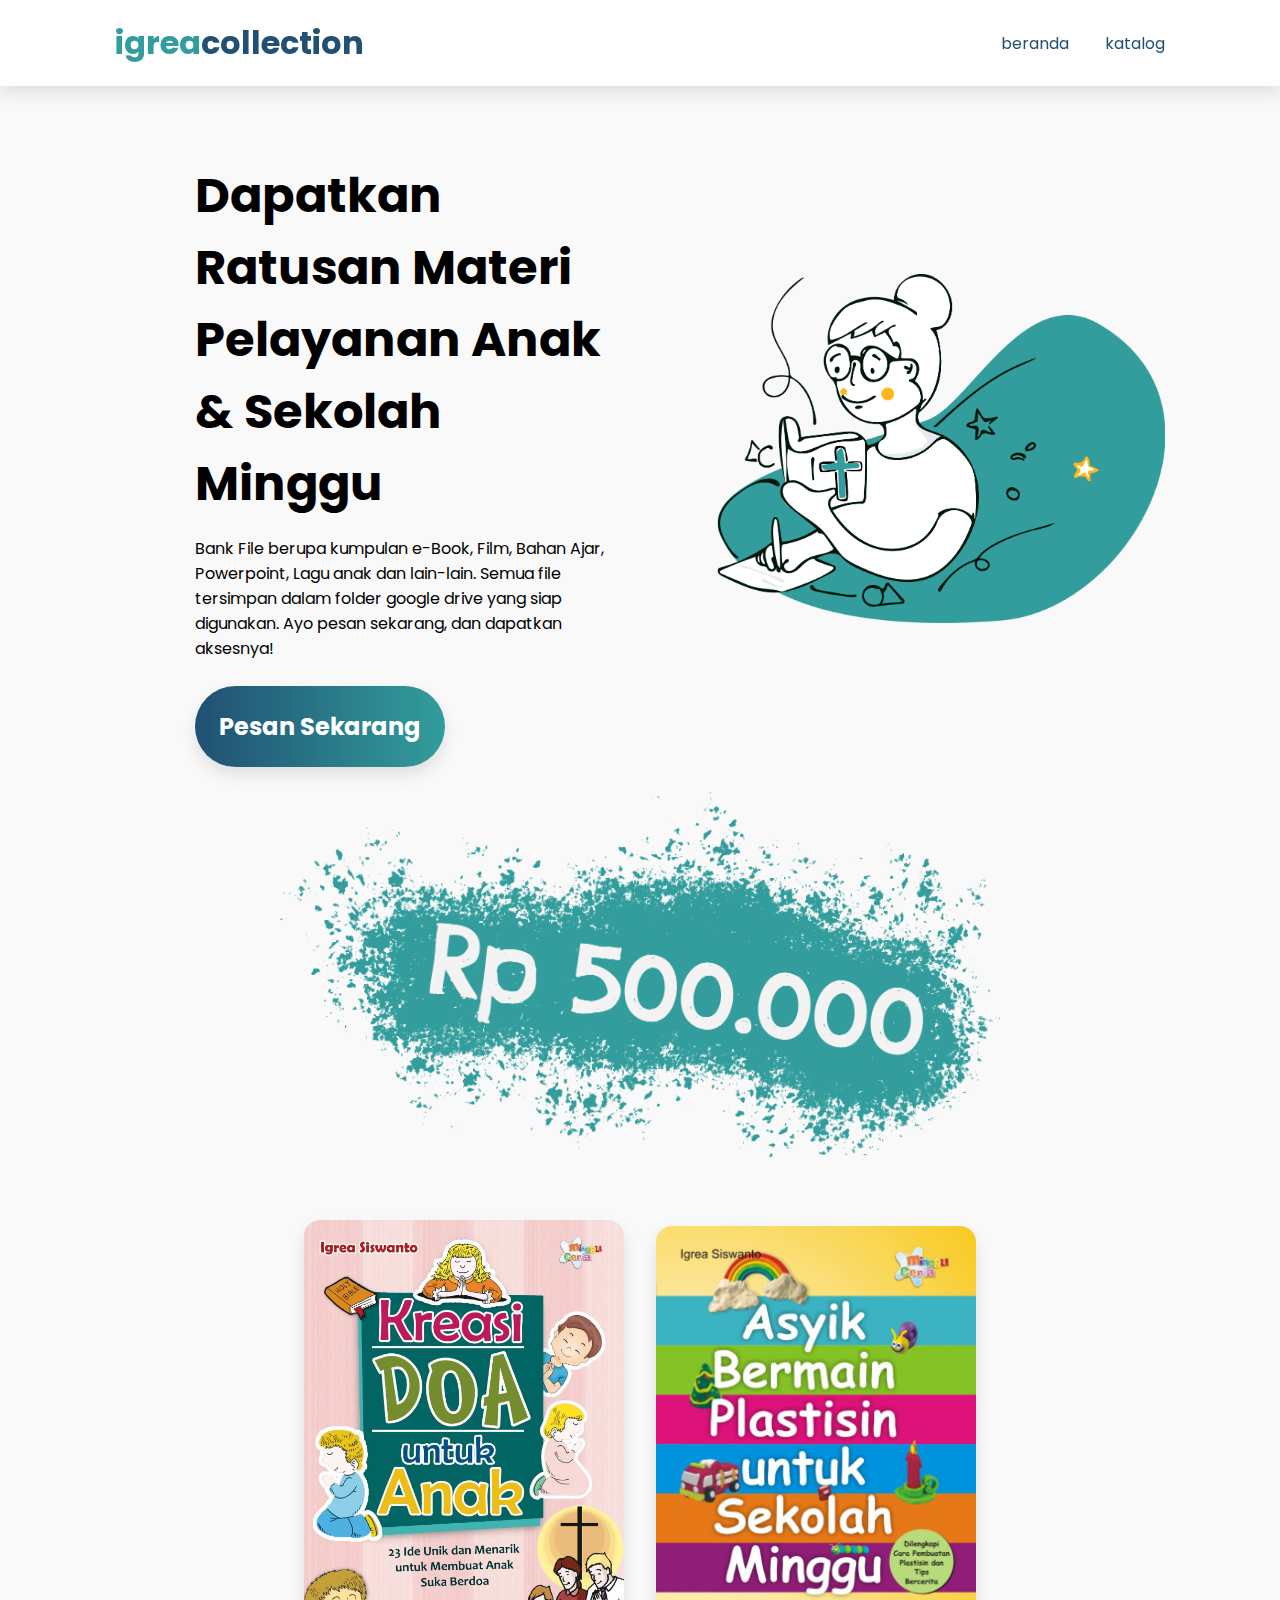
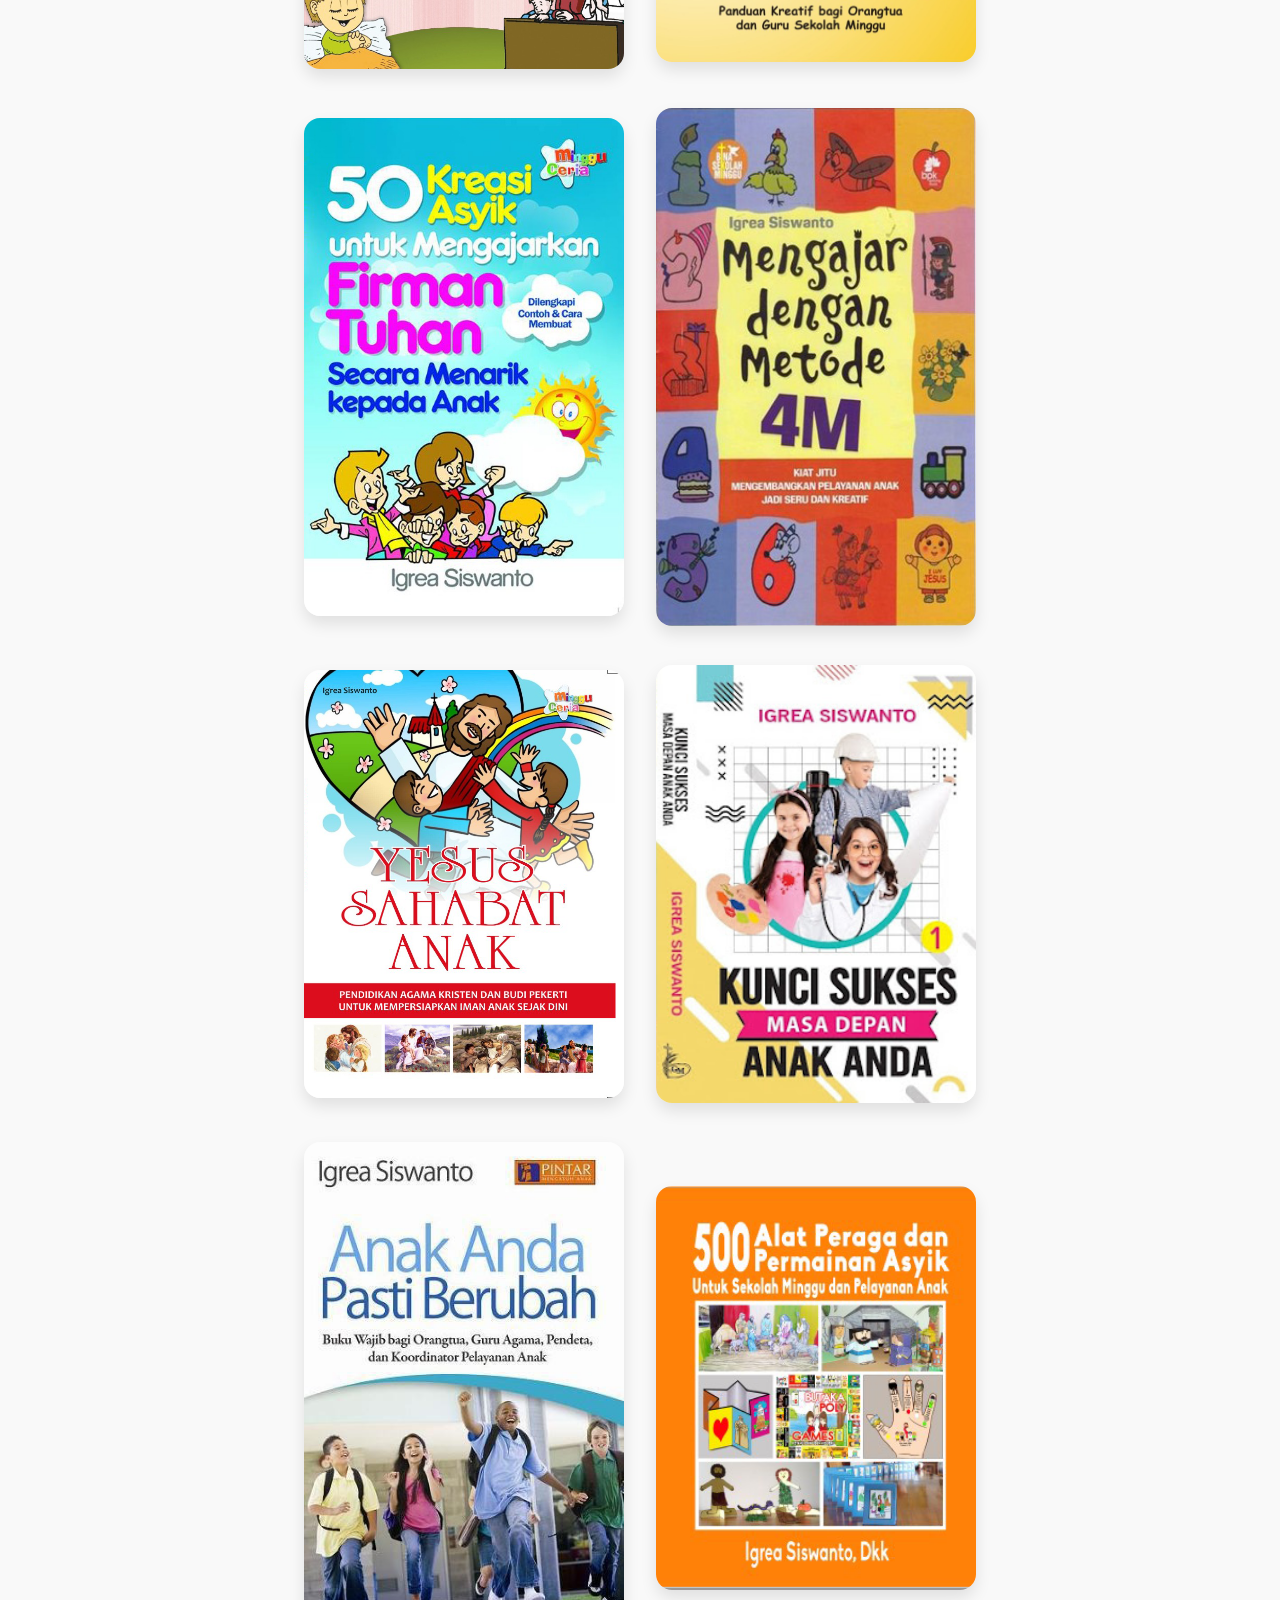
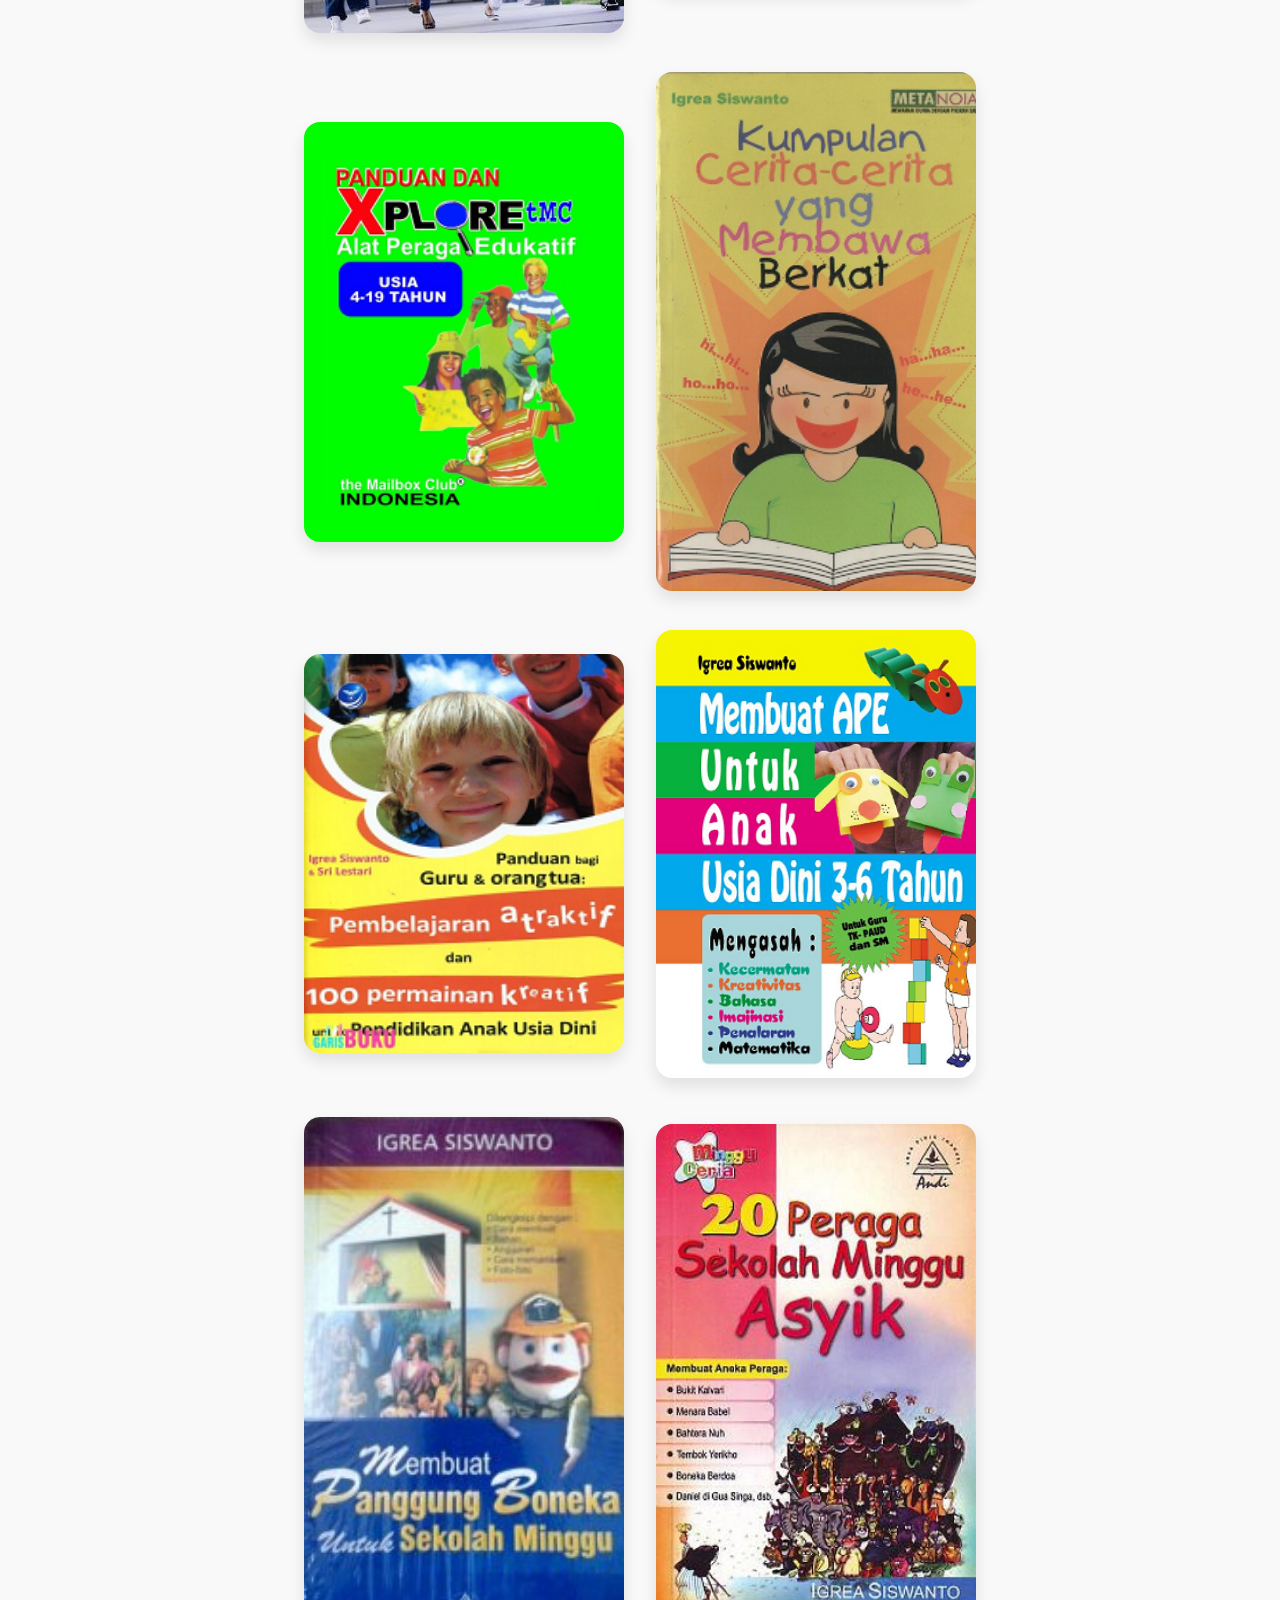
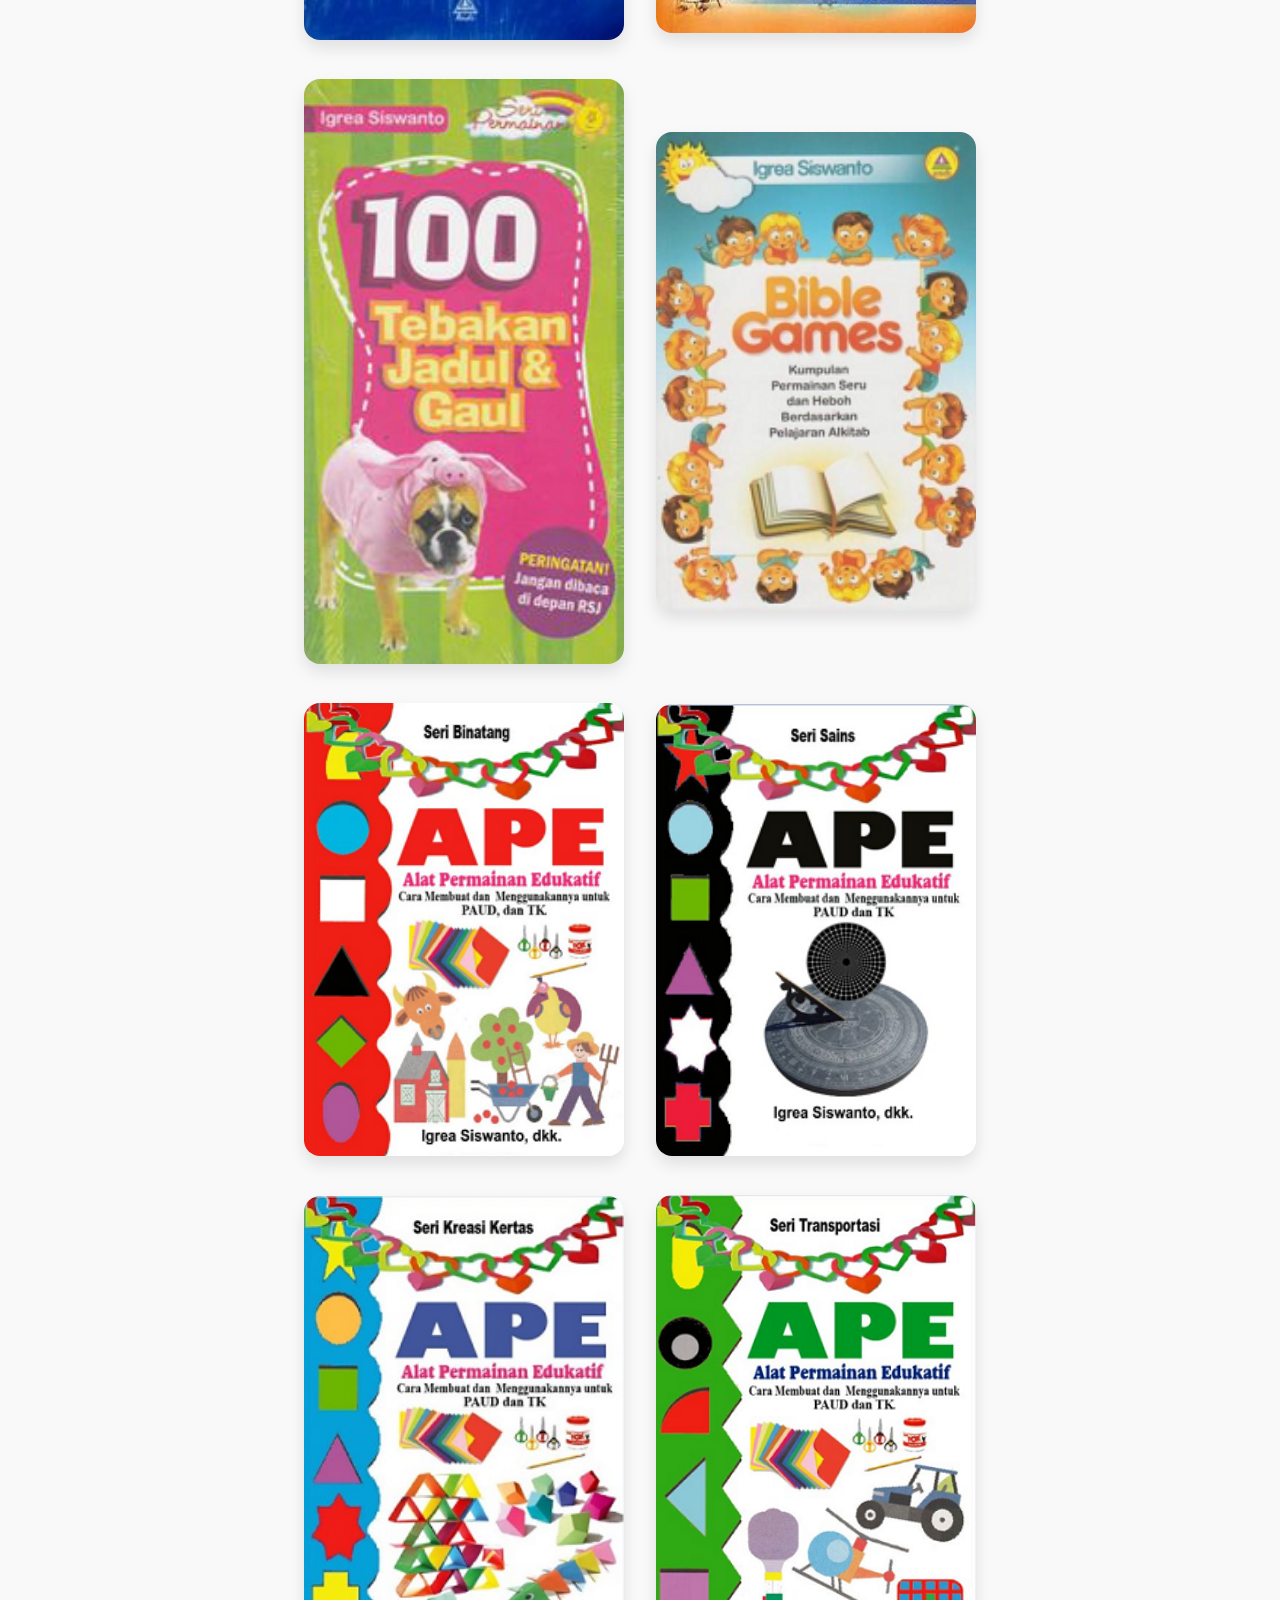
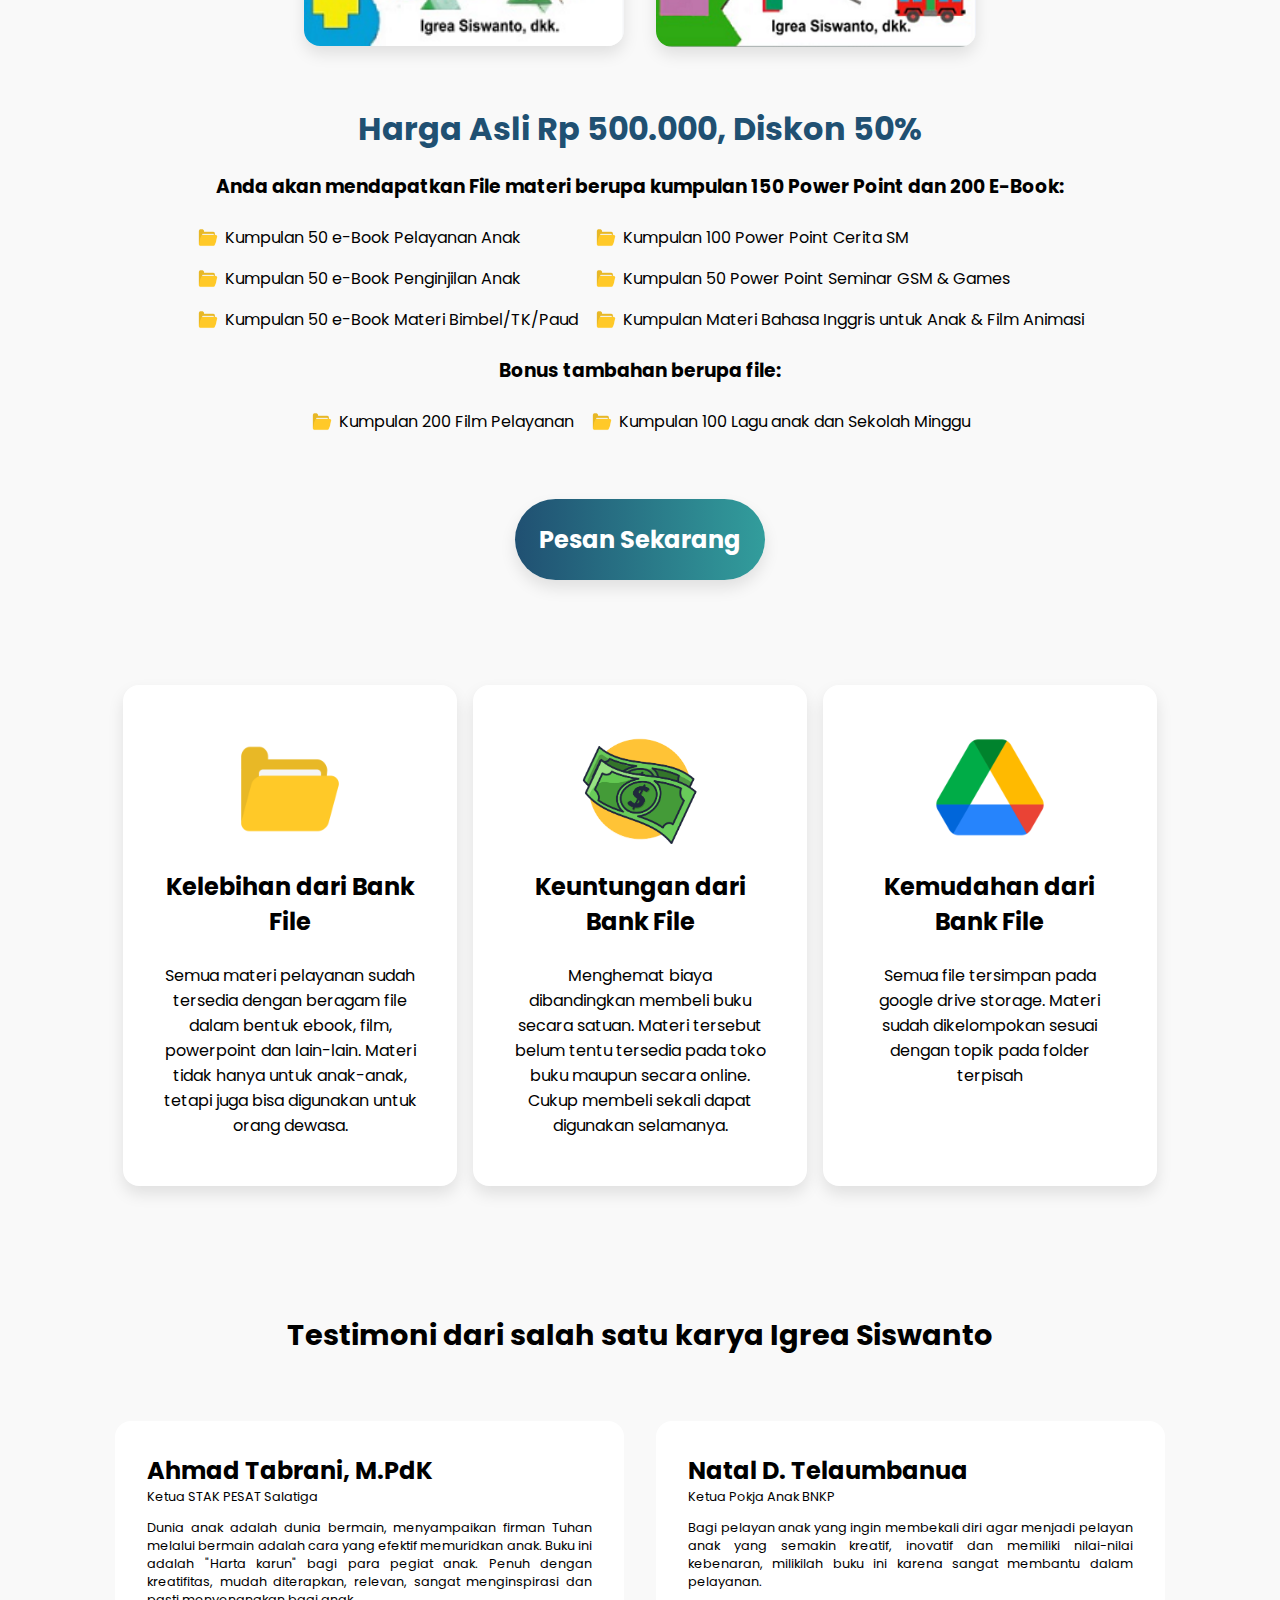
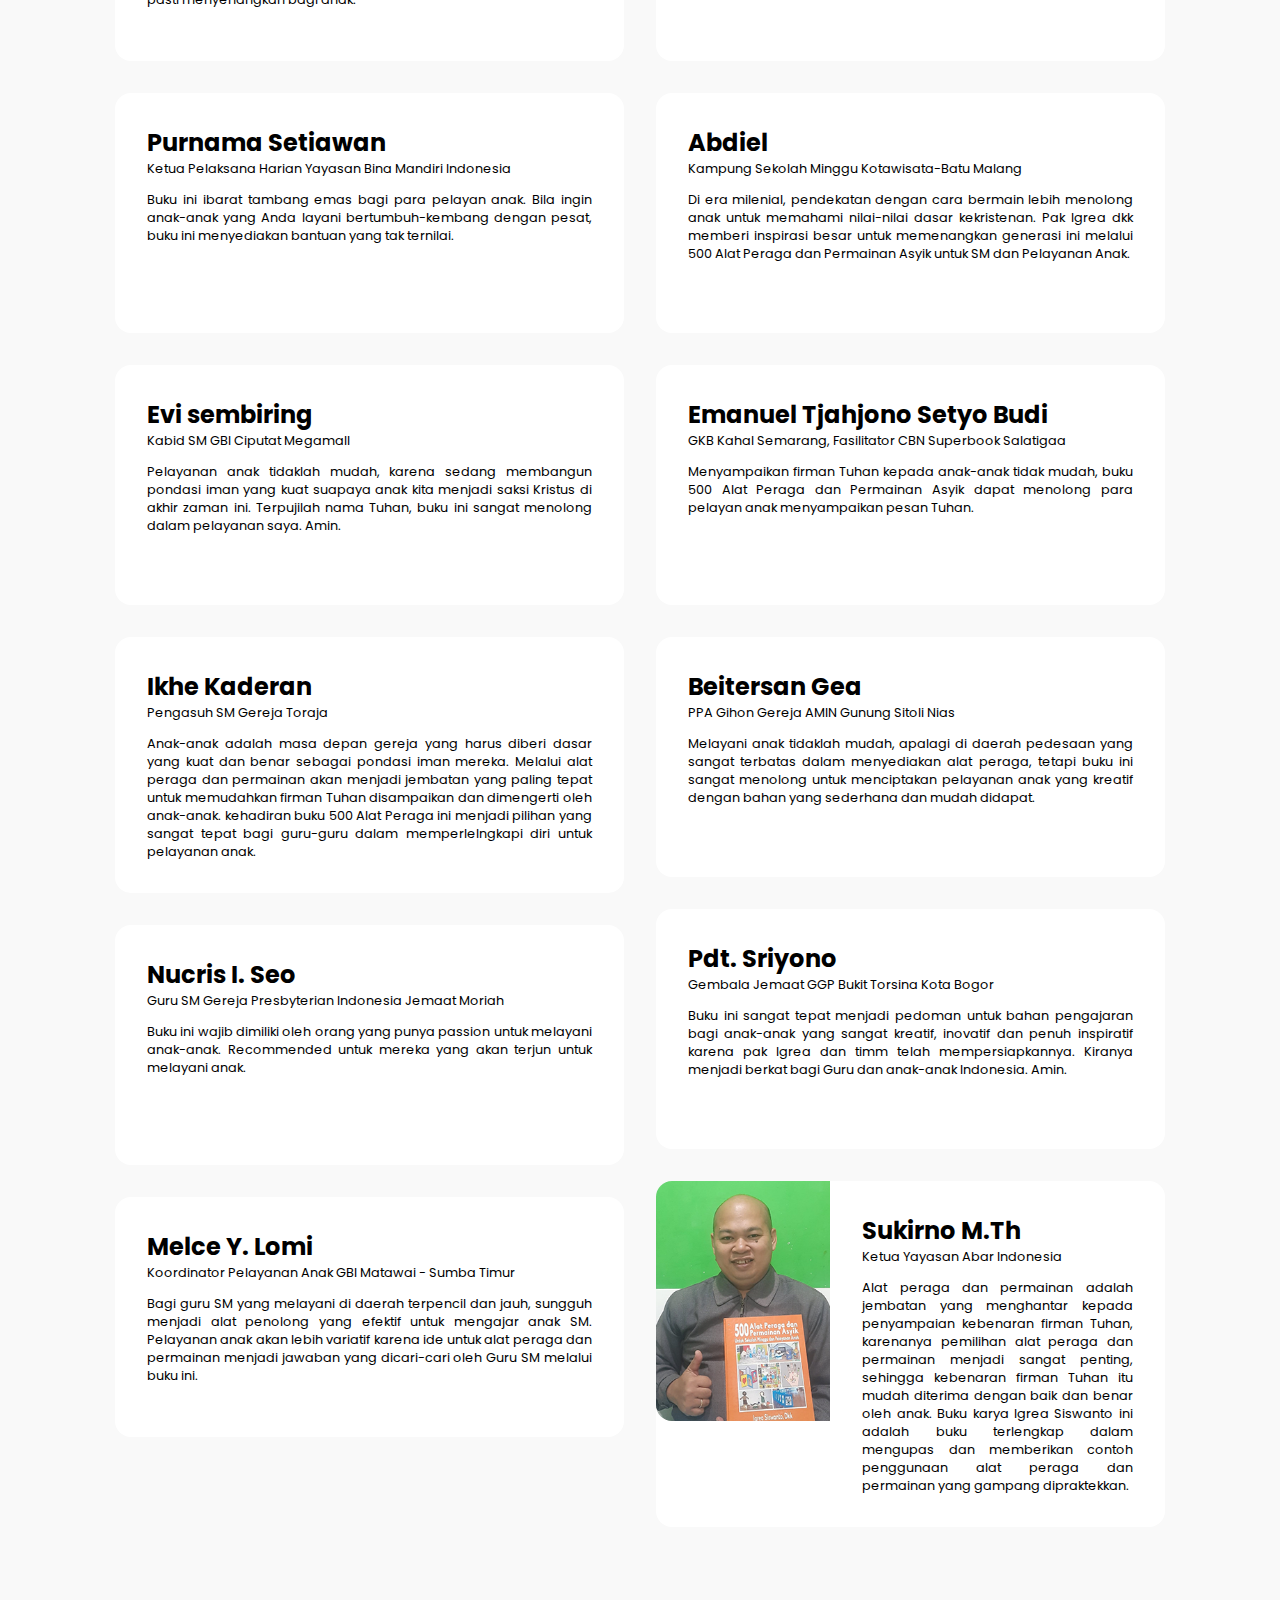
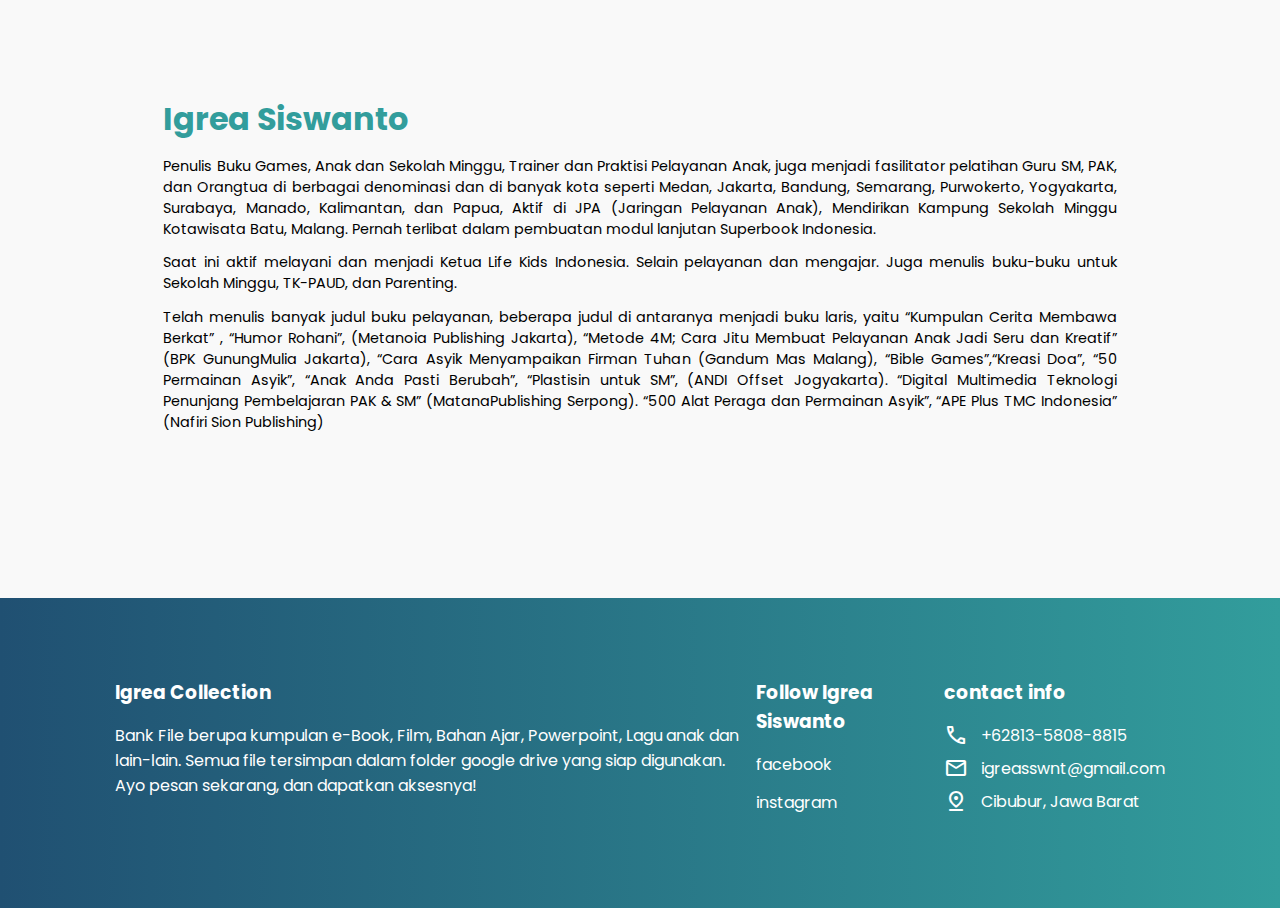
==== commit 48a42365: "Update index.html" ====
--- a/index.html
+++ b/index.html
@@ -1,10 +1,4 @@
 <!DOCTYPE html>
-<html lang="en">
-  <head>
-    <meta charset="UTF-8" />
-    <meta http-equiv="X-UA-Compatible" content="IE=edge" />
-    <meta name="viewport" content="width=device-width, initial-scale=1.0" />
-    <!-- no-cache --><!DOCTYPE html>
 <html lang="en">
   <head>
     <meta charset="UTF-8" />
@@ -38,7 +32,7 @@
           Bank File berupa kumpulan e-Book, Film, Bahan Ajar, Powerpoint, Lagu anak dan lain-lain. Semua file tersimpan dalam folder google drive yang siap
           digunakan. Ayo pesan sekarang, dan dapatkan aksesnya!
         </p>
-        <a target="_blank" href="https://wa.me/6281218034858" class="button"> Pesan Sekarang </a>
+        <a target="_blank" href="https://wa.me/6281358088815" class="button"> Pesan Sekarang </a>
       </div>
       <div class="image">
         <img src="images/write.png" alt="" />
@@ -388,381 +382,3 @@
     </div>
   </body>
 </html>
-
-    <meta http-equiv="cache-control" content="no-cache" />
-    <meta http-equiv="expires" content="0" />
-    <meta http-equiv="pragma" content="no-cache" />
-
-    <!-- link -->
-    <link rel="stylesheet" href="style.css" />
-    <link rel="stylesheet" href="https://fonts.googleapis.com/css2?family=Material+Symbols+Rounded:opsz,wght,FILL,GRAD@20..48,100..700,0..1,-50..200" />
-    <title>Igrea Collection</title>
-  </head>
-  <body>
-    <header>
-      <a href="#" class="logo"><span>igrea</span>collection</a>
-      <input type="checkbox" id="menu-bar" />
-      <label for="menu-bar"><span class="material-symbols-rounded"> menu </span></label>
-      <nav class="navbar">
-        <a href="#">beranda</a>
-        <a href="#">katalog</a>
-      </nav>
-    </header>
-    <!-- home -->
-    <section class="home" id="home">
-      <div class="content">
-        <h1>Dapatkan Ratusan Materi Pelayanan Anak & Sekolah Minggu</h1>
-        <p>
-          Bank File berupa kumpulan e-Book, Film, Bahan Ajar, Powerpoint, Lagu anak dan lain-lain. Semua file tersimpan dalam folder google drive yang siap
-          digunakan. Ayo pesan sekarang, dan dapatkan aksesnya!
-        </p>
-        <a target="_blank" href="https://bit.ly/Pemesanan-Materi-PelayananAnak" class="button"> Pesan Sekarang </a>
-      </div>
-      <div class="image">
-        <img src="images/write.png" alt="" />
-      </div>
-    </section>
-    <!-- product -->
-    <section class="product">
-      <div class="image"><img src="images/price.png" alt="" /></div>
-      <div class="sample">
-        <div class="image">
-          <img src="images/book0.png" alt="" />
-        </div>
-        <div class="image">
-          <img src="images/book1.png" alt="" />
-        </div>
-        <div class="image">
-          <img src="images/book2.png" alt="" />
-        </div>
-        <div class="image">
-          <img src="images/book3.png" alt="" />
-        </div>
-        <div class="image">
-          <img src="images/book4.png" alt="" />
-        </div>
-        <div class="image">
-          <img src="images/book5.png" alt="" />
-        </div>
-        <div class="image">
-          <img src="images/book6.png" alt="" />
-        </div>
-        <div class="image">
-          <img src="images/book7.png" alt="" />
-        </div>
-        <div class="image">
-          <img src="images/book8.png" alt="" />
-        </div>
-        <div class="image">
-          <img src="images/book9.png" alt="" />
-        </div>
-        <div class="image">
-          <img src="images/book10.png" alt="" />
-        </div>
-        <div class="image">
-          <img src="images/book11.png" alt="" />
-        </div>
-        <div class="image">
-          <img src="images/book20.png" alt="" />
-        </div>
-        <div class="image">
-          <img src="images/book13.png" alt="" />
-        </div>
-        <div class="image">
-          <img src="images/book14.png" alt="" />
-        </div>
-        <div class="image">
-          <img src="images/book15.png" alt="" />
-        </div>
-        <div class="image">
-          <img src="images/book16.png" alt="" />
-        </div>
-        <div class="image">
-          <img src="images/book17.png" alt="" />
-        </div>
-        <div class="image">
-          <img src="images/book18.png" alt="" />
-        </div>
-        <div class="image">
-          <img src="images/book19.png" alt="" />
-        </div>
-      </div>
-      <h2 class="discount">Harga Asli Rp 500.000, Diskon 50%</h2>
-      <h3>Anda akan mendapatkan File materi berupa kumpulan 150 Power Point dan 200 E-Book:</h3>
-      <div class="content">
-        <div class="l">
-          <div class="li">
-            <img src="images/folder.png" class="img-folder" alt="" />
-            <p>Kumpulan 50 e-Book Pelayanan Anak</p>
-          </div>
-          <div class="li">
-            <img src="images/folder.png" class="img-folder" alt="" />
-            <p>Kumpulan 50 e-Book Penginjilan Anak</p>
-          </div>
-          <div class="li">
-            <img src="images/folder.png" class="img-folder" alt="" />
-            <p>Kumpulan 50 e-Book Materi Bimbel/TK/Paud</p>
-          </div>
-        </div>
-        <div class="r">
-          <div class="li">
-            <img src="images/folder.png" class="img-folder" alt="" />
-            <p>Kumpulan 100 Power Point Cerita SM</p>
-          </div>
-          <div class="li">
-            <img src="images/folder.png" class="img-folder" alt="" />
-            <p>Kumpulan 50 Power Point Seminar GSM & Games</p>
-          </div>
-          <div class="li">
-            <img src="images/folder.png" class="img-folder" alt="" />
-            <p>Kumpulan Materi Bahasa Inggris untuk Anak & Film Animasi</p>
-          </div>
-        </div>
-      </div>
-      <h3>Bonus tambahan berupa file:</h3>
-      <div class="content">
-        <div class="l">
-          <div class="li">
-            <img src="images/folder.png" class="img-folder" alt="" />
-            <p>Kumpulan 200 Film Pelayanan</p>
-          </div>
-        </div>
-        <div class="r">
-          <div class="li">
-            <img src="images/folder.png" class="img-folder" alt="" />
-            <p>Kumpulan 100 Lagu anak dan Sekolah Minggu</p>
-          </div>
-        </div>
-      </div>
-      <div class="button-container">
-        <a target="_blank" href="https://bit.ly/Pemesanan-Materi-PelayananAnak" class="button"> Pesan Sekarang </a>
-      </div>
-    </section>
-    <!-- benefits -->
-    <section class="benefits">
-      <div class="card-benefits">
-        <img src="images/folder.png" alt="" />
-        <h2>Kelebihan dari Bank File</h2>
-        <p>
-          Semua materi pelayanan sudah tersedia dengan beragam file dalam bentuk ebook, film, powerpoint dan lain-lain. Materi tidak hanya untuk anak-anak,
-          tetapi juga bisa digunakan untuk orang dewasa.
-        </p>
-      </div>
-      <div class="card-benefits">
-        <img src="images/money.png" alt="" />
-        <h2>Keuntungan dari Bank File</h2>
-        <p>
-          Menghemat biaya dibandingkan membeli buku secara satuan. Materi tersebut belum tentu tersedia pada toko buku maupun secara online. Cukup membeli
-          sekali dapat digunakan selamanya.
-        </p>
-      </div>
-      <div class="card-benefits">
-        <img src="images/gdrive.png" alt="" />
-        <h2>Kemudahan dari Bank File</h2>
-        <p>Semua file tersimpan pada google drive storage. Materi sudah dikelompokan sesuai dengan topik pada folder terpisah</p>
-      </div>
-    </section>
-    <!-- testimony -->
-    <section class="testimony">
-      <h2>Testimoni dari salah satu karya Igrea Siswanto</h2>
-      <div class="container">
-        <div class="left">
-          <div class="card">
-            <img src="./images/photo7.png" alt="" />
-            <div class="content-container">
-              <h3>Ahmad Tabrani, M.PdK</h3>
-              <p class="title">Ketua STAK PESAT Salatiga</p>
-              <p class="words">
-                Dunia anak adalah dunia bermain, menyampaikan firman Tuhan melalui bermain adalah cara yang efektif memuridkan anak. Buku ini adalah "Harta
-                karun" bagi para pegiat anak. Penuh dengan kreatifitas, mudah diterapkan, relevan, sangat menginspirasi dan pasti menyenangkan bagi anak.
-              </p>
-            </div>
-          </div>
-          <div class="card">
-            <img src="./images/photo11.png" alt="" />
-            <div class="content-container">
-              <h3>Purnama Setiawan</h3>
-              <p class="title">Ketua Pelaksana Harian Yayasan Bina Mandiri Indonesia</p>
-              <p class="words">
-                Buku ini ibarat tambang emas bagi para pelayan anak. Bila ingin anak-anak yang Anda layani bertumbuh-kembang dengan pesat, buku ini
-                menyediakan bantuan yang tak ternilai.
-              </p>
-            </div>
-          </div>
-          <div class="card">
-            <img src="./images/photo10.png" alt="" />
-            <div class="content-container">
-              <h3>Evi sembiring</h3>
-              <p class="title">Kabid SM GBI Ciputat Megamall</p>
-              <p class="words">
-                Pelayanan anak tidaklah mudah, karena sedang membangun pondasi iman yang kuat suapaya anak kita menjadi saksi Kristus di akhir zaman ini.
-                Terpujilah nama Tuhan, buku ini sangat menolong dalam pelayanan saya. Amin.
-              </p>
-            </div>
-          </div>
-          <div class="card">
-            <img src="./images/photo3.png" alt="" />
-            <div class="content-container">
-              <h3>Ikhe Kaderan</h3>
-              <p class="title">Pengasuh SM Gereja Toraja</p>
-              <p class="words">
-                Anak-anak adalah masa depan gereja yang harus diberi dasar yang kuat dan benar sebagai pondasi iman mereka. Melalui alat peraga dan
-                permainan akan menjadi jembatan yang paling tepat untuk memudahkan firman Tuhan disampaikan dan dimengerti oleh anak-anak. kehadiran buku
-                500 Alat Peraga ini menjadi pilihan yang sangat tepat bagi guru-guru dalam memperlelngkapi diri untuk pelayanan anak.
-              </p>
-            </div>
-          </div>
-          <div class="card">
-            <img src="./images/photo9.png" alt="" />
-            <div class="content-container">
-              <h3>Nucris I. Seo</h3>
-              <p class="title">Guru SM Gereja Presbyterian Indonesia Jemaat Moriah</p>
-              <p class="words">
-                Buku ini wajib dimiliki oleh orang yang punya passion untuk melayani anak-anak. Recommended untuk mereka yang akan terjun untuk melayani
-                anak.
-              </p>
-            </div>
-          </div>
-          <div class="card">
-            <img src="./images/photo5.png" alt="" />
-            <div class="content-container">
-              <h3>Melce Y. Lomi</h3>
-              <p class="title">Koordinator Pelayanan Anak GBI Matawai - Sumba Timur</p>
-              <p class="words">
-                Bagi guru SM yang melayani di daerah terpencil dan jauh, sungguh menjadi alat penolong yang efektif untuk mengajar anak SM. Pelayanan anak
-                akan lebih variatif karena ide untuk alat peraga dan permainan menjadi jawaban yang dicari-cari oleh Guru SM melalui buku ini.
-              </p>
-            </div>
-          </div>
-        </div>
-
-        <div class="right">
-          <div class="card">
-            <img src="./images/photo4.png" alt="" />
-            <div class="content-container">
-              <h3>Natal D. Telaumbanua</h3>
-              <p class="title">Ketua Pokja Anak BNKP</p>
-              <p class="words">
-                Bagi pelayan anak yang ingin membekali diri agar menjadi pelayan anak yang semakin kreatif, inovatif dan memiliki nilai-nilai kebenaran,
-                milikilah buku ini karena sangat membantu dalam pelayanan.
-              </p>
-            </div>
-          </div>
-          <div class="card">
-            <img src="./images/photo6.png" alt="" />
-            <div class="content-container">
-              <h3>Abdiel</h3>
-              <p class="title">Kampung Sekolah Minggu Kotawisata-Batu Malang</p>
-              <p class="words">
-                Di era milenial, pendekatan dengan cara bermain lebih menolong anak untuk memahami nilai-nilai dasar kekristenan. Pak Igrea dkk memberi
-                inspirasi besar untuk memenangkan generasi ini melalui 500 Alat Peraga dan Permainan Asyik untuk SM dan Pelayanan Anak.
-              </p>
-            </div>
-          </div>
-          <div class="card">
-            <img src="./images/photo1.png" alt="" />
-            <div class="content-container">
-              <h3>Emanuel Tjahjono Setyo Budi</h3>
-              <p class="title">GKB Kahal Semarang, Fasilitator CBN Superbook Salatigaa</p>
-              <p class="words">
-                Menyampaikan firman Tuhan kepada anak-anak tidak mudah, buku 500 Alat Peraga dan Permainan Asyik dapat menolong para pelayan anak
-                menyampaikan pesan Tuhan.
-              </p>
-            </div>
-          </div>
-          <div class="card">
-            <img src="./images/photo2.png" alt="" />
-            <div class="content-container">
-              <h3>Beitersan Gea</h3>
-              <p class="title">PPA Gihon Gereja AMIN Gunung Sitoli Nias</p>
-              <p class="words">
-                Melayani anak tidaklah mudah, apalagi di daerah pedesaan yang sangat terbatas dalam menyediakan alat peraga, tetapi buku ini sangat
-                menolong untuk menciptakan pelayanan anak yang kreatif dengan bahan yang sederhana dan mudah didapat.
-              </p>
-            </div>
-          </div>
-          <div class="card">
-            <img src="./images/photo8.png" alt="" />
-            <div class="content-container">
-              <h3>Pdt. Sriyono</h3>
-              <p class="title">Gembala Jemaat GGP Bukit Torsina Kota Bogor</p>
-              <p class="words">
-                Buku ini sangat tepat menjadi pedoman untuk bahan pengajaran bagi anak-anak yang sangat kreatif, inovatif dan penuh inspiratif karena pak
-                Igrea dan timm telah mempersiapkannya. Kiranya menjadi berkat bagi Guru dan anak-anak Indonesia. Amin.
-              </p>
-            </div>
-          </div>
-          <div class="card">
-            <img src="./images/photo12.png" alt="" />
-            <div class="content-container">
-              <h3>Sukirno M.Th</h3>
-              <p class="title">Ketua Yayasan Abar Indonesia</p>
-              <p class="words">
-                Alat peraga dan permainan adalah jembatan yang menghantar kepada penyampaian kebenaran firman Tuhan, karenanya pemilihan alat peraga dan
-                permainan menjadi sangat penting, sehingga kebenaran firman Tuhan itu mudah diterima dengan baik dan benar oleh anak.  Buku karya Igrea Siswanto ini adalah buku terlengkap dalam mengupas dan memberikan contoh penggunaan alat peraga dan permainan yang gampang
-                dipraktekkan.
-              </p>
-            </div>
-          </div>
-        </div>
-      </div>
-      <!-- <a href="#" class="more">Lihat testimoni lainnya</a> -->
-    </section>
-    <!-- author -->
-    <section class="author">
-      <div class="image">
-        <img src="images/igrea_round0.png" alt="" />
-      </div>
-      <div class="content">
-        <h1>Igrea Siswanto</h1>
-        <p>
-          Penulis Buku Games, Anak dan Sekolah Minggu, Trainer dan Praktisi Pelayanan Anak, juga menjadi fasilitator pelatihan Guru SM, PAK, dan Orangtua
-          di berbagai denominasi dan di banyak kota seperti Medan, Jakarta, Bandung, Semarang, Purwokerto, Yogyakarta, Surabaya, Manado, Kalimantan, dan
-          Papua, Aktif di JPA (Jaringan Pelayanan Anak), Mendirikan Kampung Sekolah Minggu Kotawisata Batu, Malang. Pernah terlibat dalam pembuatan modul
-          lanjutan Superbook Indonesia.
-        </p>
-        <p>
-          Saat ini aktif melayani dan menjadi Ketua Life Kids Indonesia. Selain pelayanan dan mengajar. Juga menulis buku-buku untuk Sekolah Minggu,
-          TK-PAUD, dan Parenting.
-        </p>
-        <p>
-          Telah menulis banyak judul buku pelayanan, beberapa judul di antaranya menjadi buku laris, yaitu “Kumpulan Cerita Membawa Berkat” , “Humor
-          Rohani”, (Metanoia Publishing Jakarta), “Metode 4M; Cara Jitu Membuat Pelayanan Anak Jadi Seru dan Kreatif” (BPK GunungMulia Jakarta), “Cara
-          Asyik Menyampaikan Firman Tuhan (Gandum Mas Malang), “Bible Games”,“Kreasi Doa”, “50 Permainan Asyik”, “Anak Anda Pasti Berubah”, “Plastisin
-          untuk SM”, (ANDI Offset Jogyakarta). “Digital Multimedia Teknologi Penunjang Pembelajaran PAK & SM” (MatanaPublishing Serpong). “500 Alat Peraga
-          dan Permainan Asyik”, “APE Plus TMC Indonesia” (Nafiri Sion Publishing)
-        </p>
-      </div>
-    </section>
-    <!-- footer -->
-    <div class="footer">
-      <div class="box about-us">
-        <h3>Igrea Collection</h3>
-        <p>
-          Bank File berupa kumpulan e-Book, Film, Bahan Ajar, Powerpoint, Lagu anak dan lain-lain. Semua file tersimpan dalam folder google drive yang siap
-          digunakan. Ayo pesan sekarang, dan dapatkan aksesnya!
-        </p>
-      </div>
-      <div class="box">
-        <h3>Follow Igrea Siswanto</h3>
-        <a target="_blank" href="https://www.facebook.com/igrea.siswanto.3/">facebook</a>
-        <a target="_blank" href="https://www.instagram.com/igrea_siswanto/">instagram</a>
-      </div>
-      <div class="box">
-        <h3>contact info</h3>
-        <div class="info">
-          <span class="material-symbols-rounded"> call </span>
-          <p>+62813-5808-8815</p>
-        </div>
-        <div class="info">
-          <span class="material-symbols-rounded"> mail </span>
-          <p>igreasswnt@gmail.com</p>
-        </div>
-        <div class="info">
-          <span class="material-symbols-rounded"> pin_drop </span>
-          <p>Cibubur, Jawa Barat</p>
-        </div>
-      </div>
-    </div>
-  </body>
-</html>
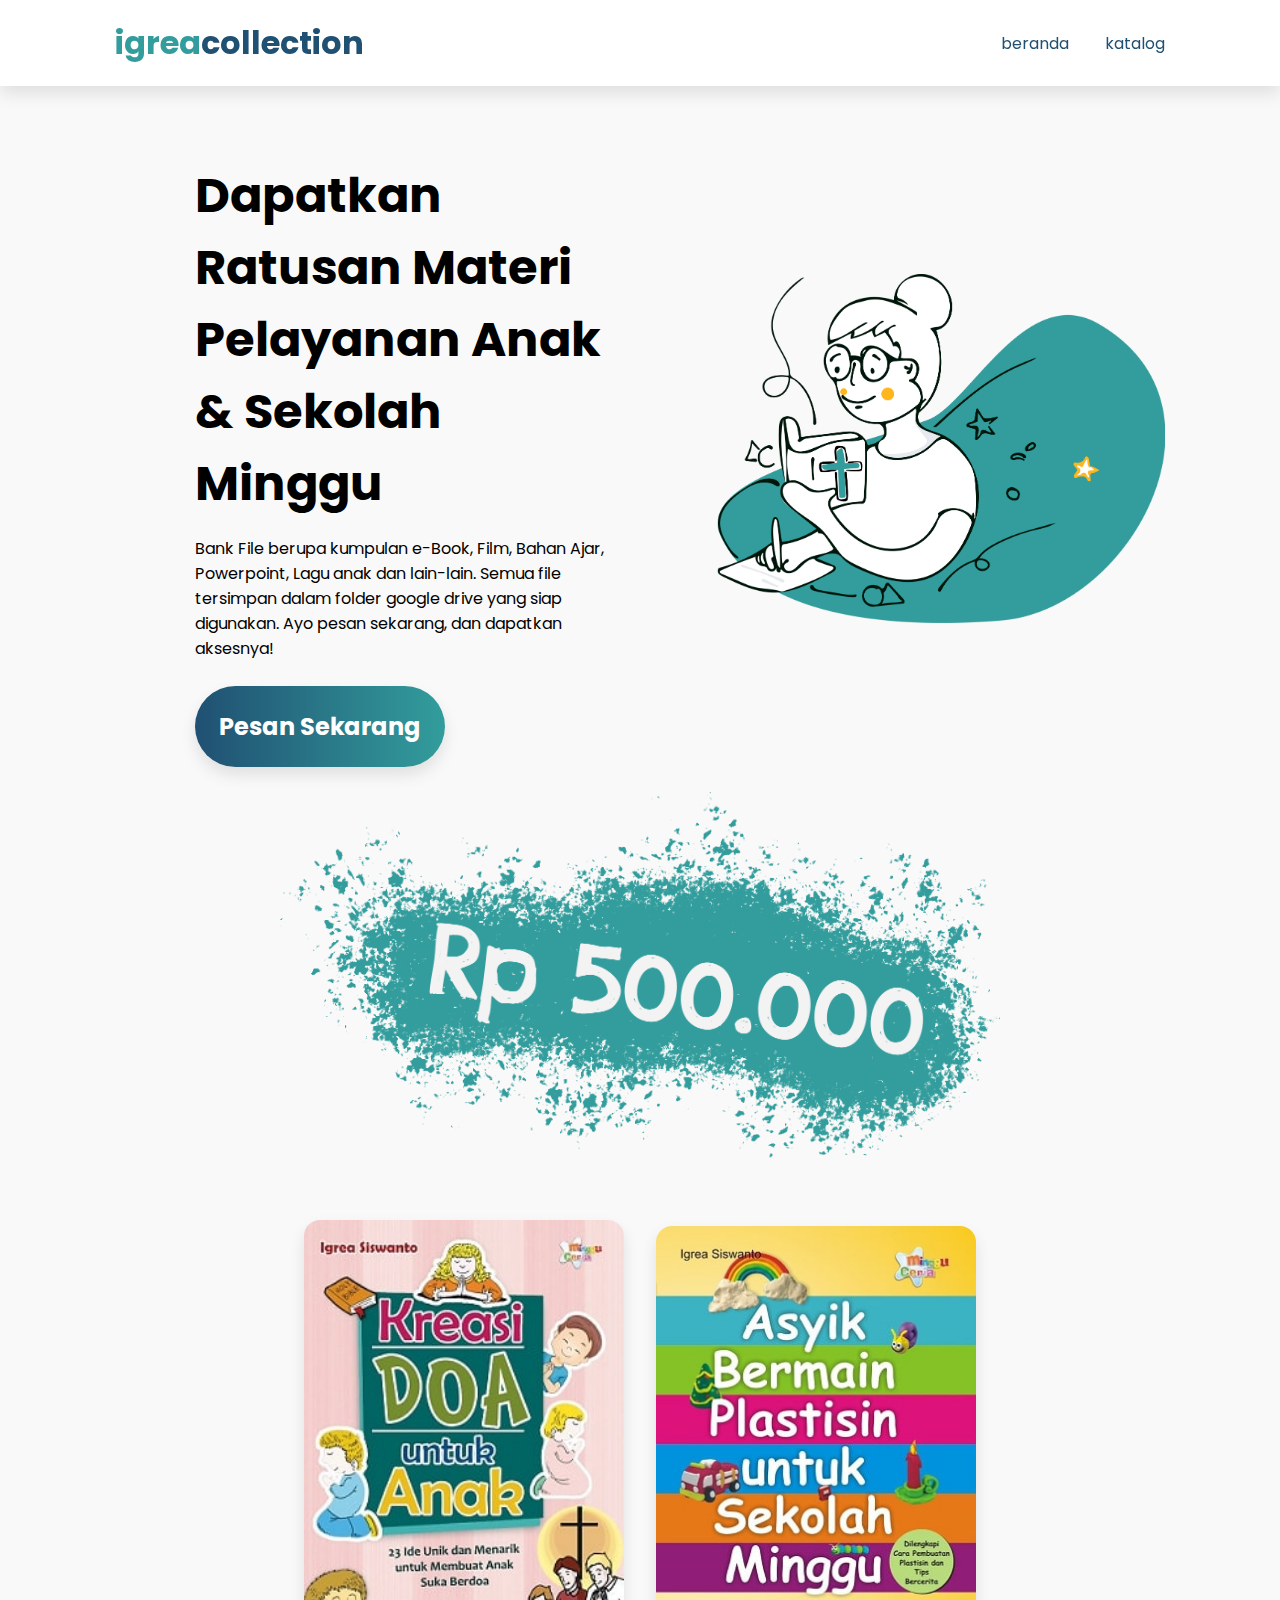
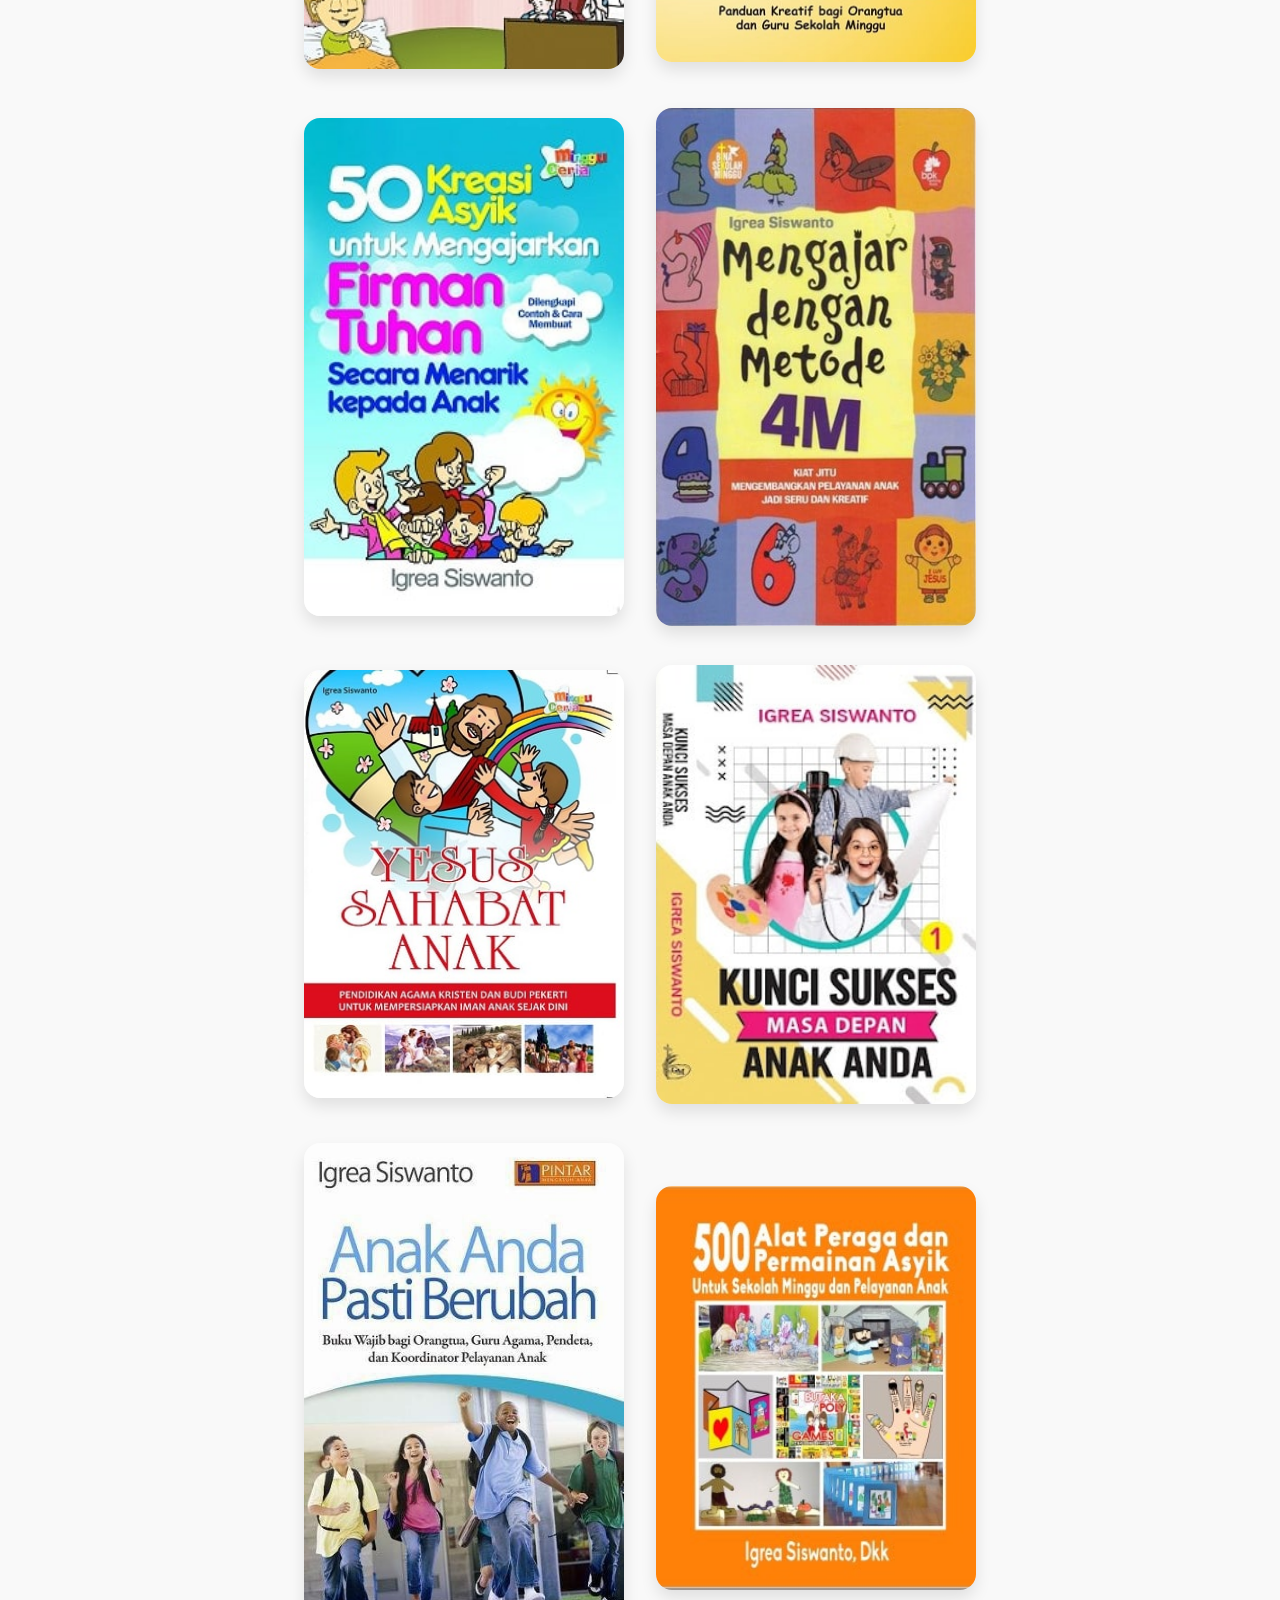
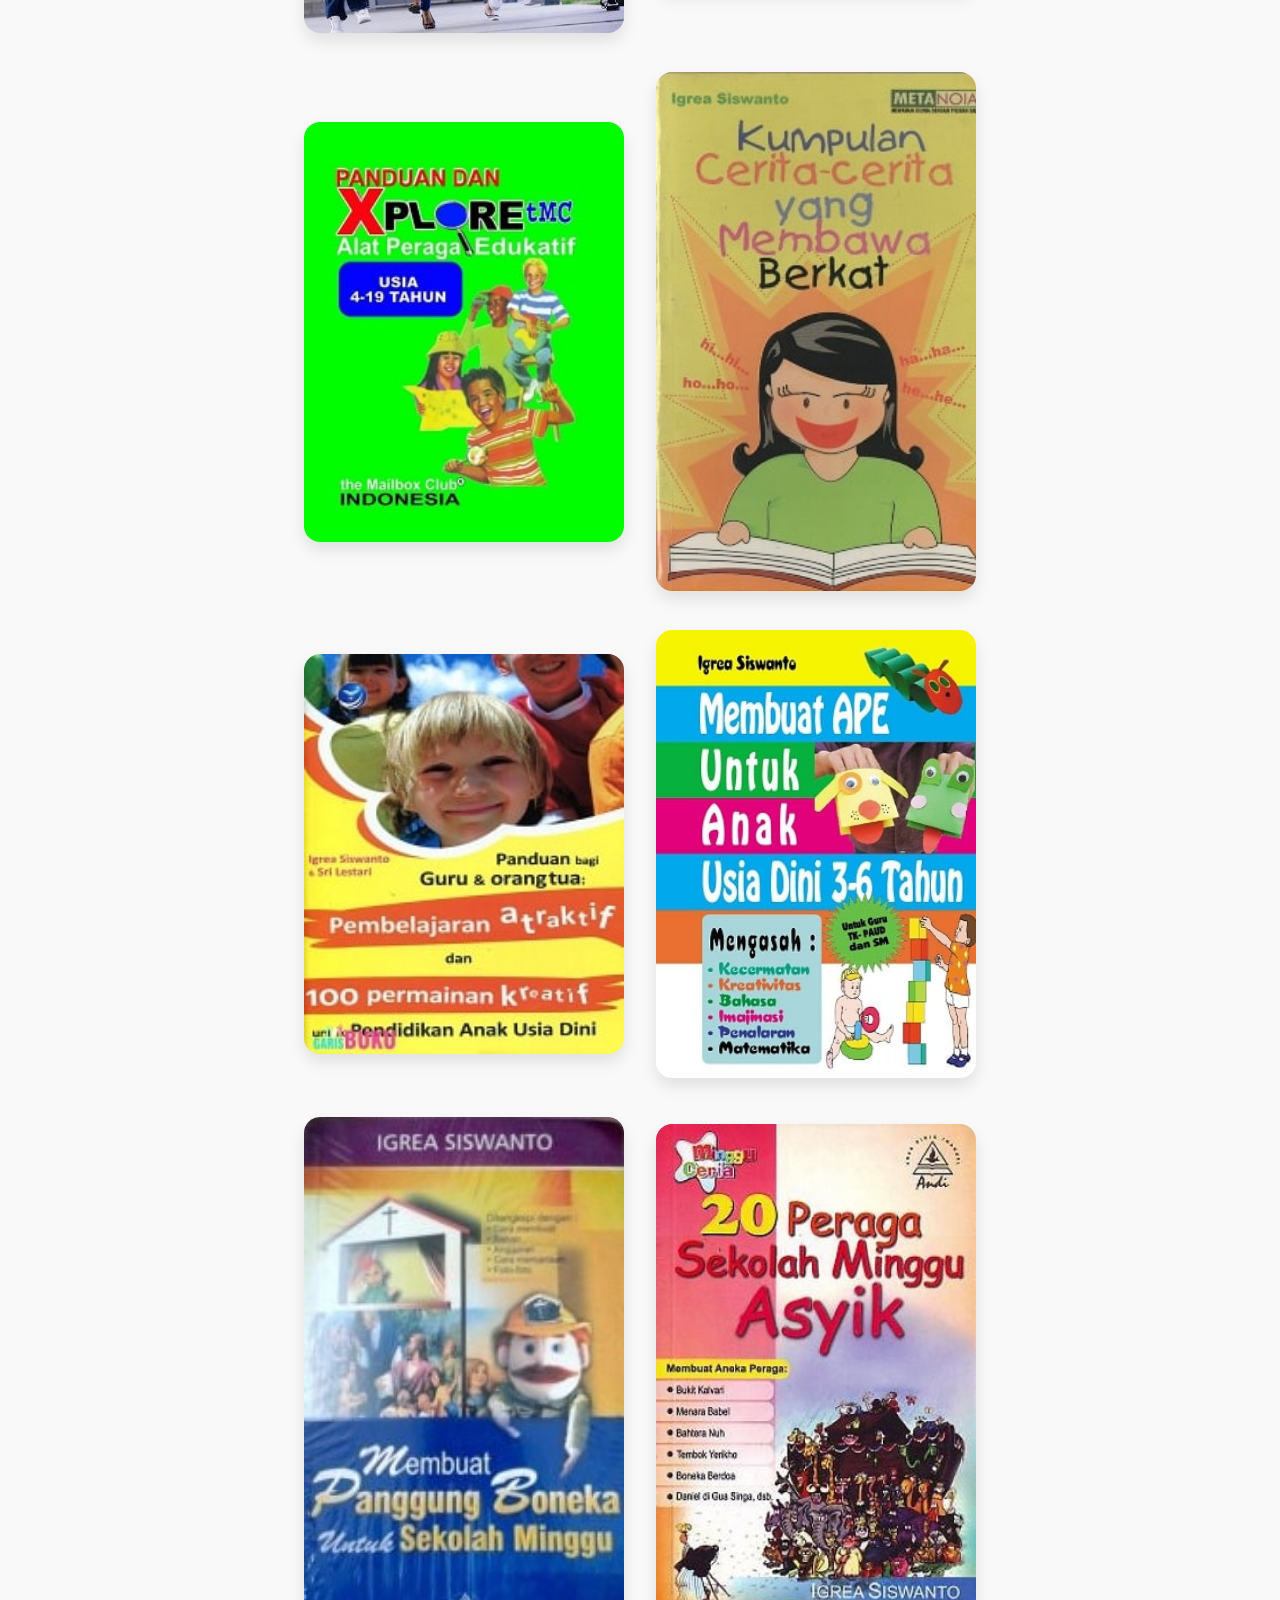
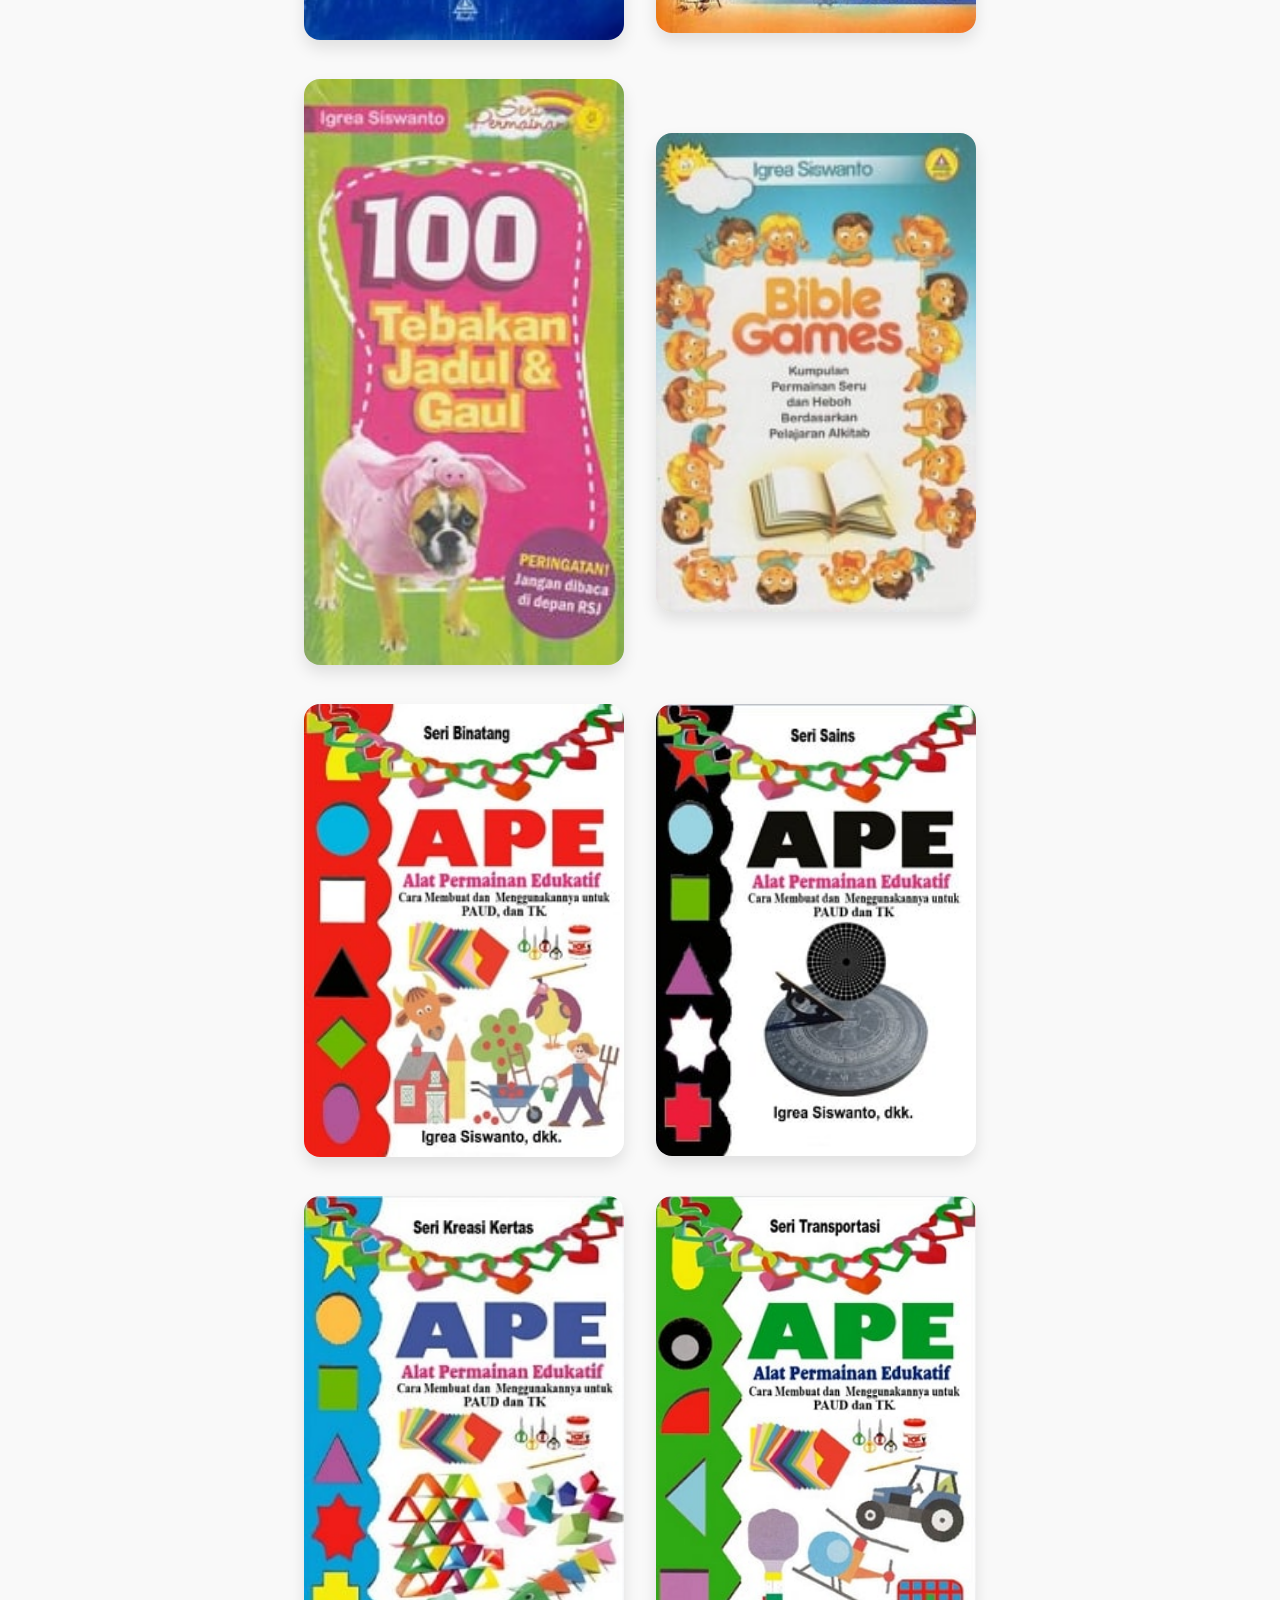
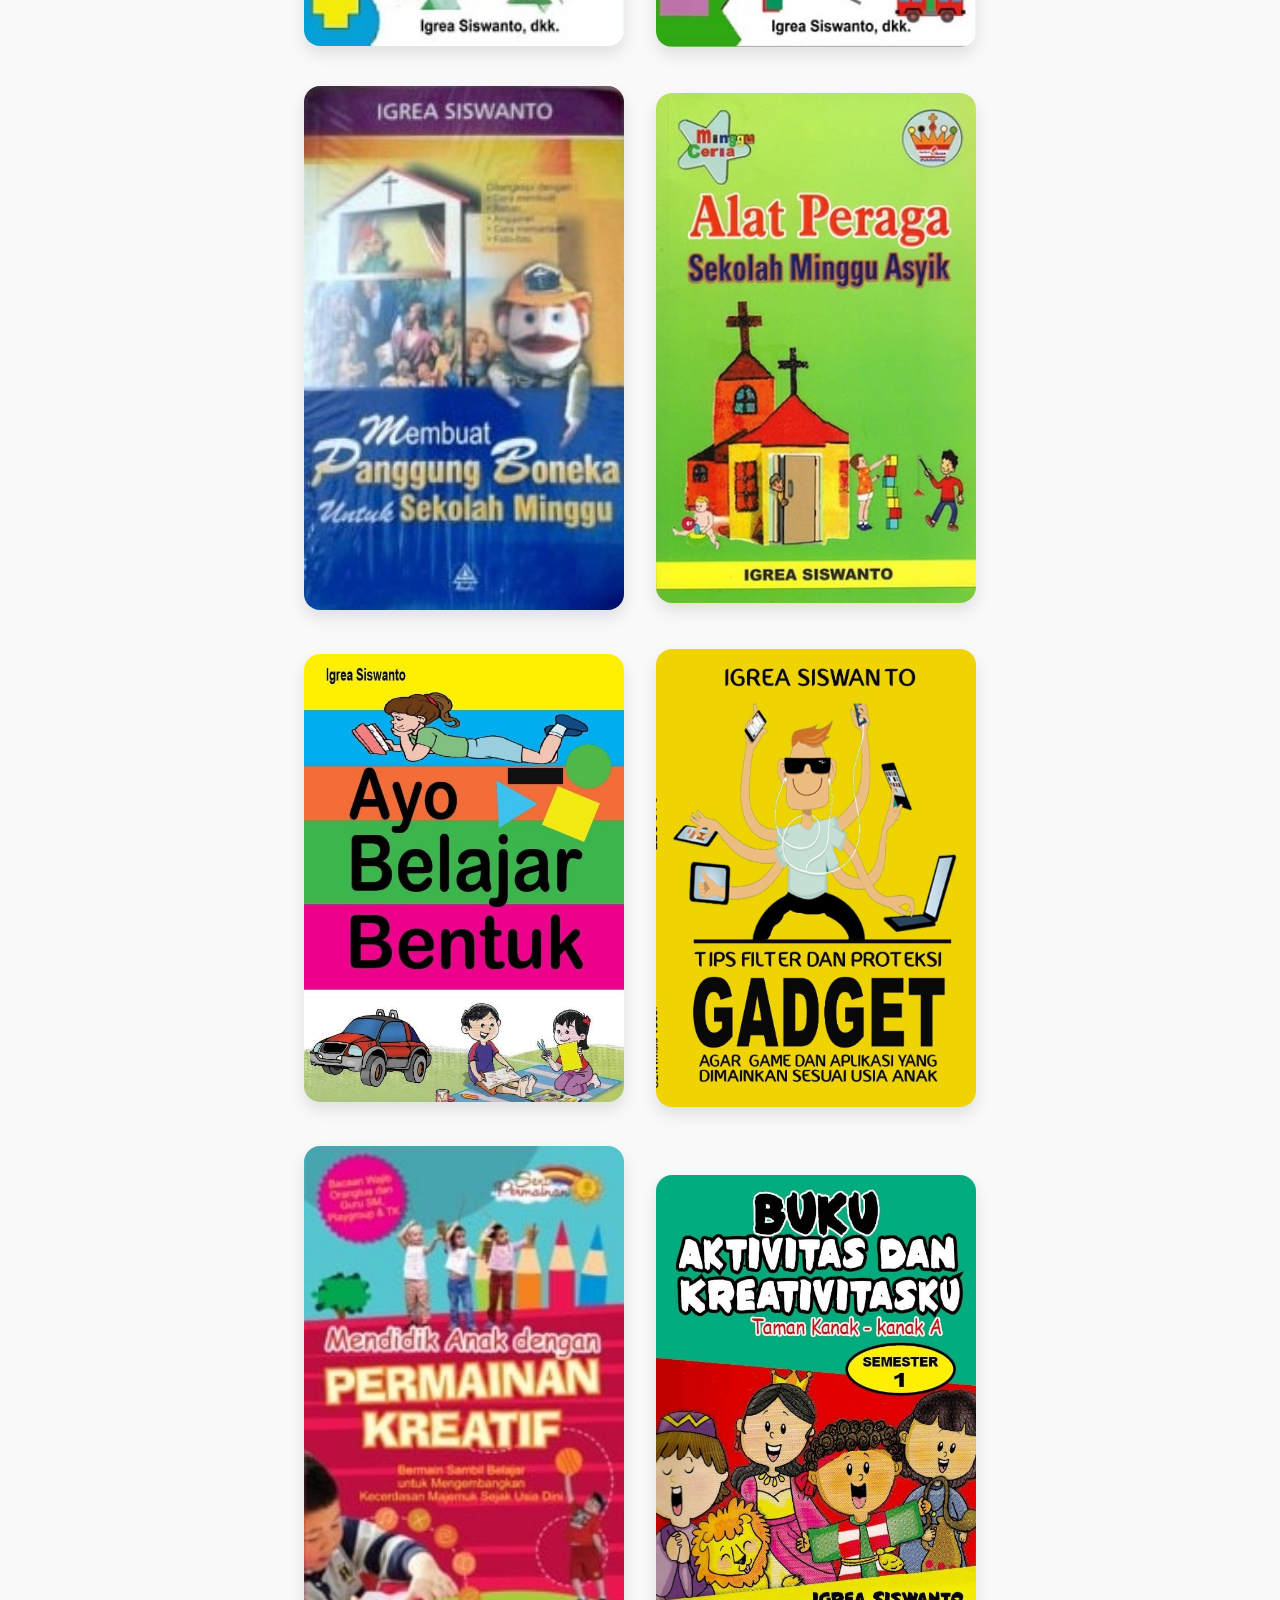
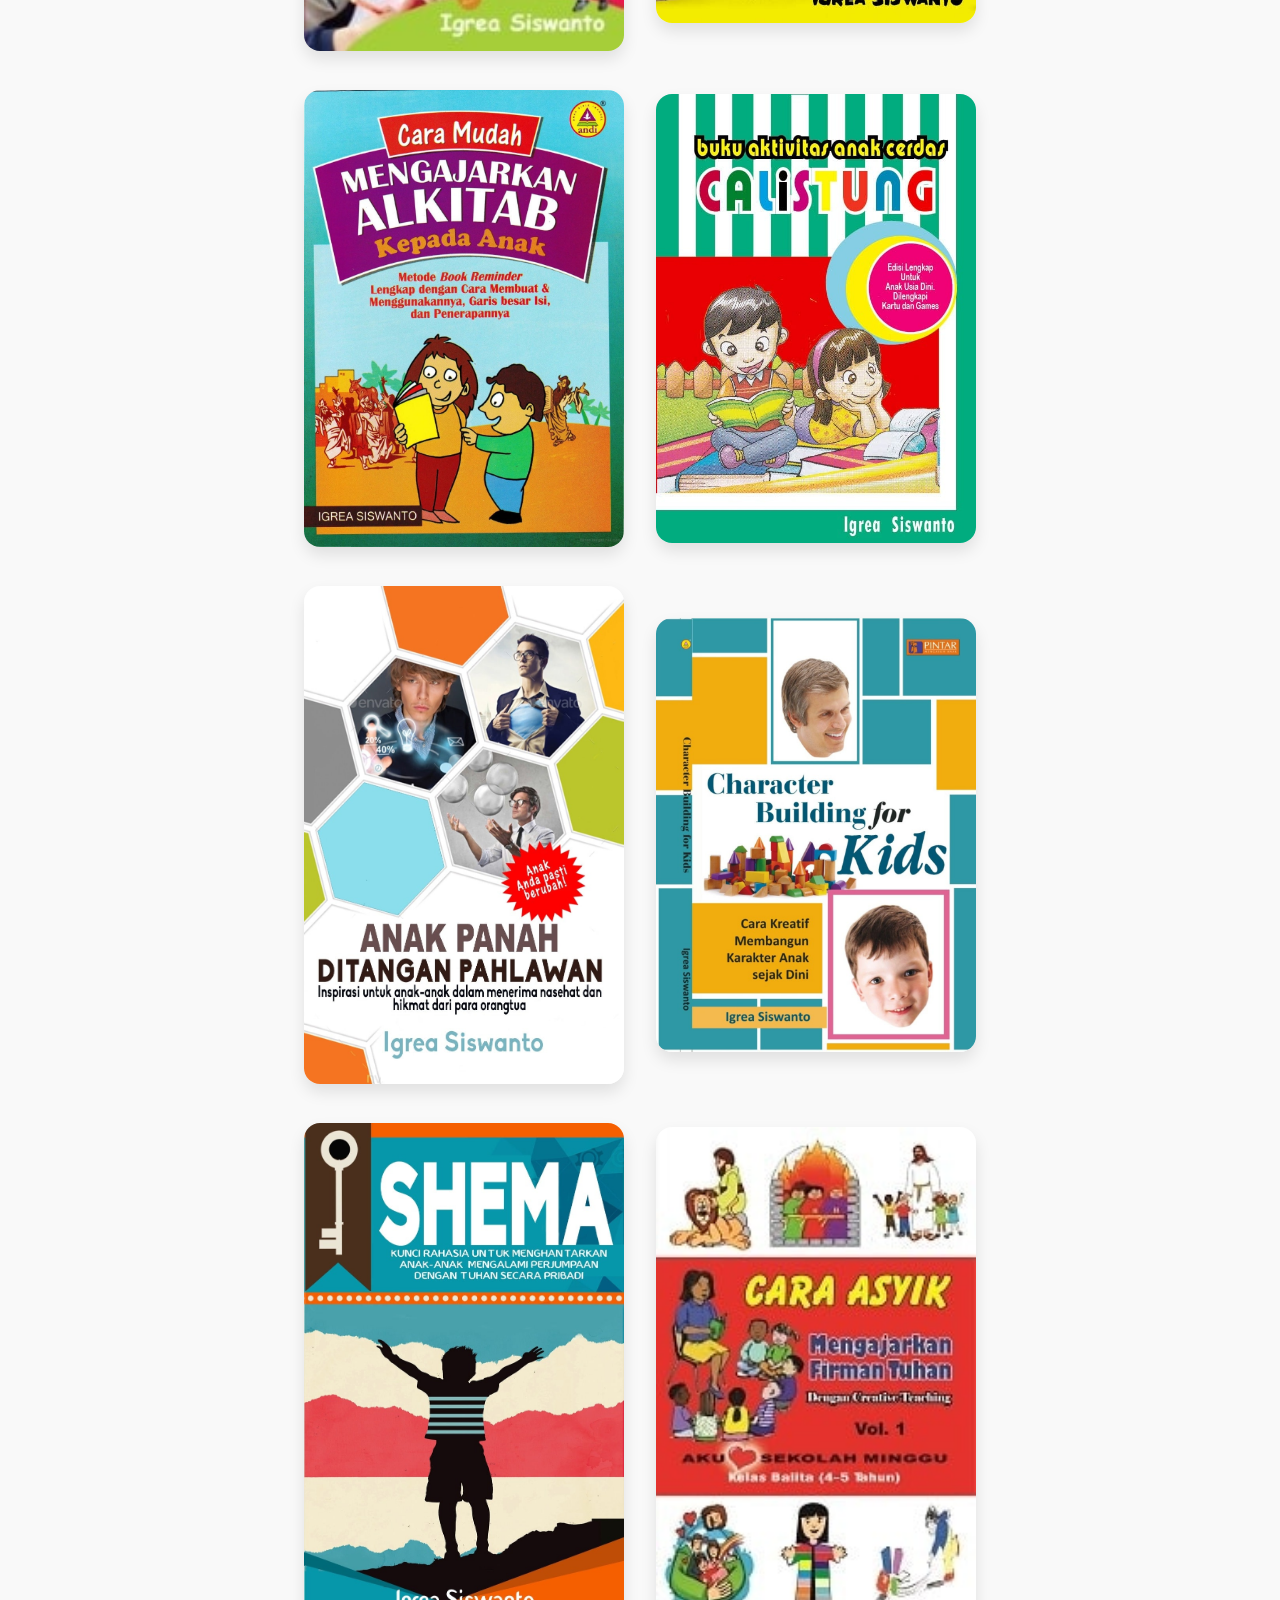
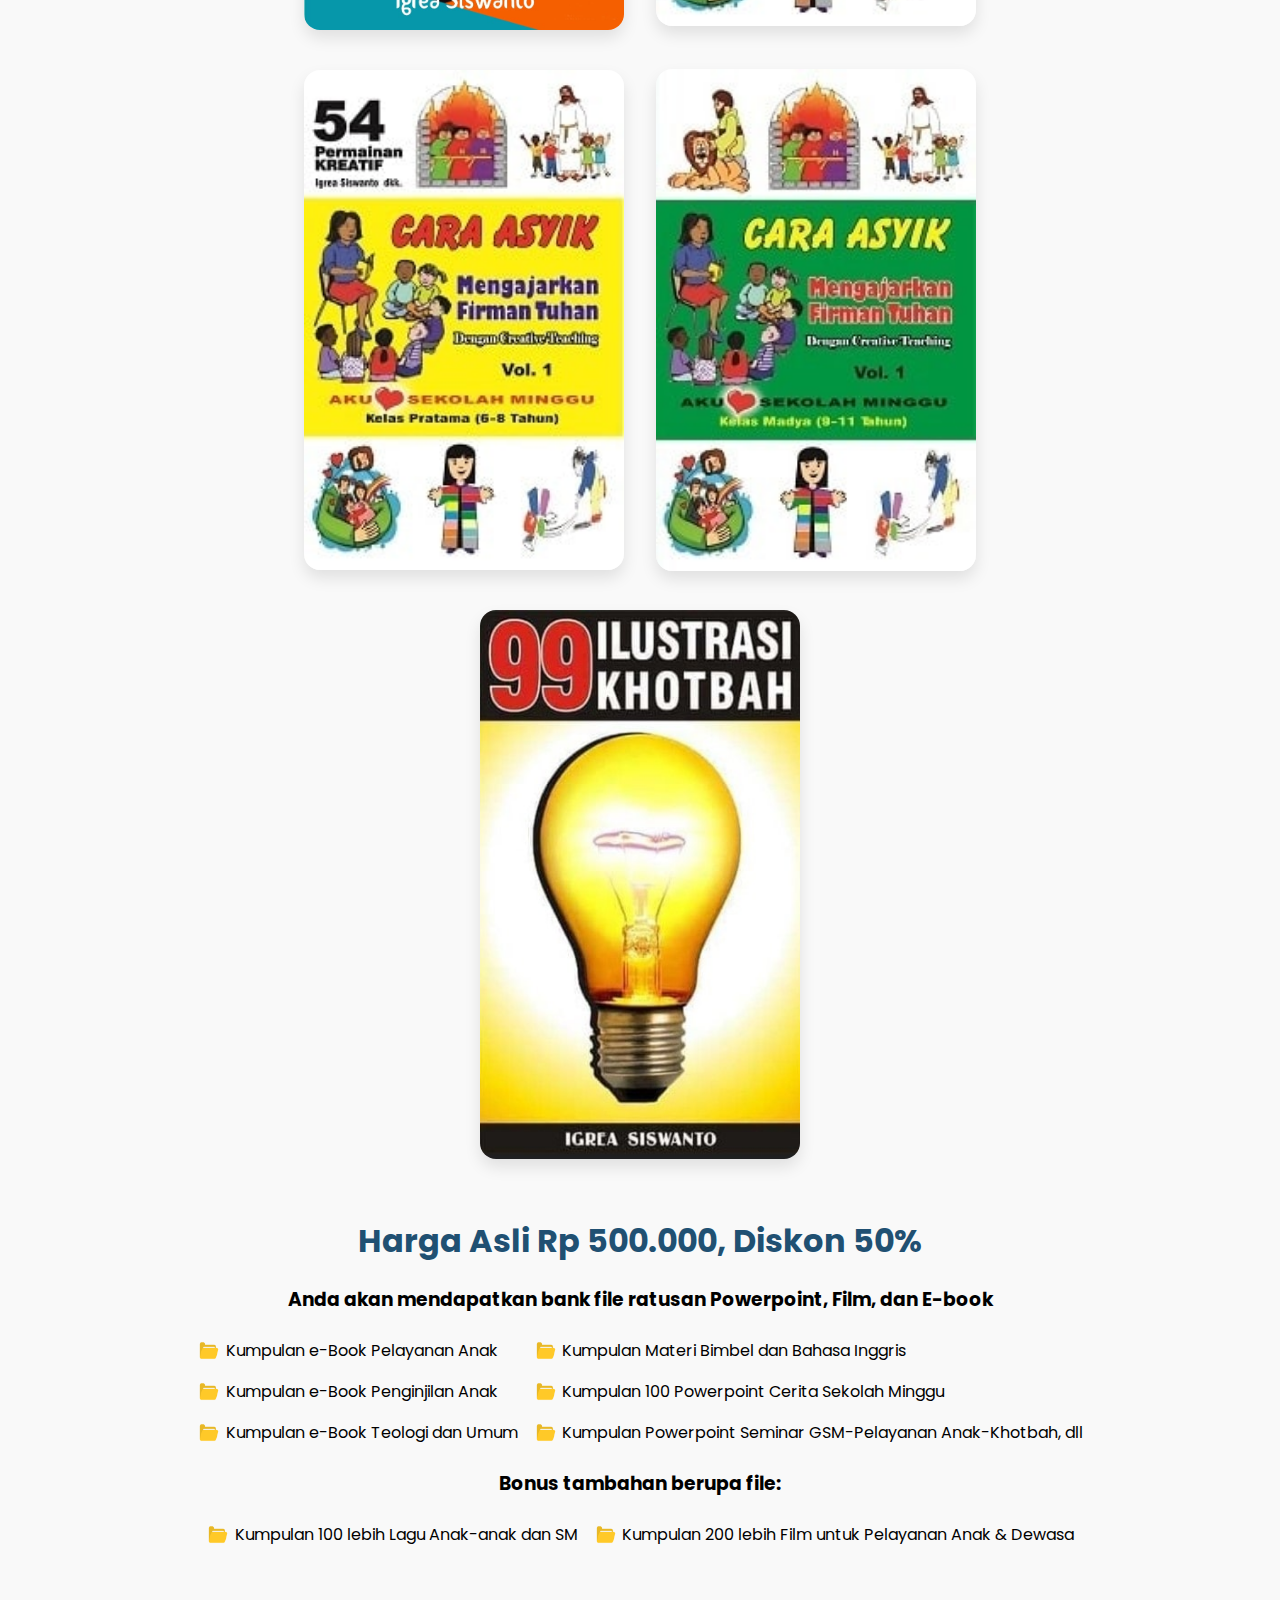
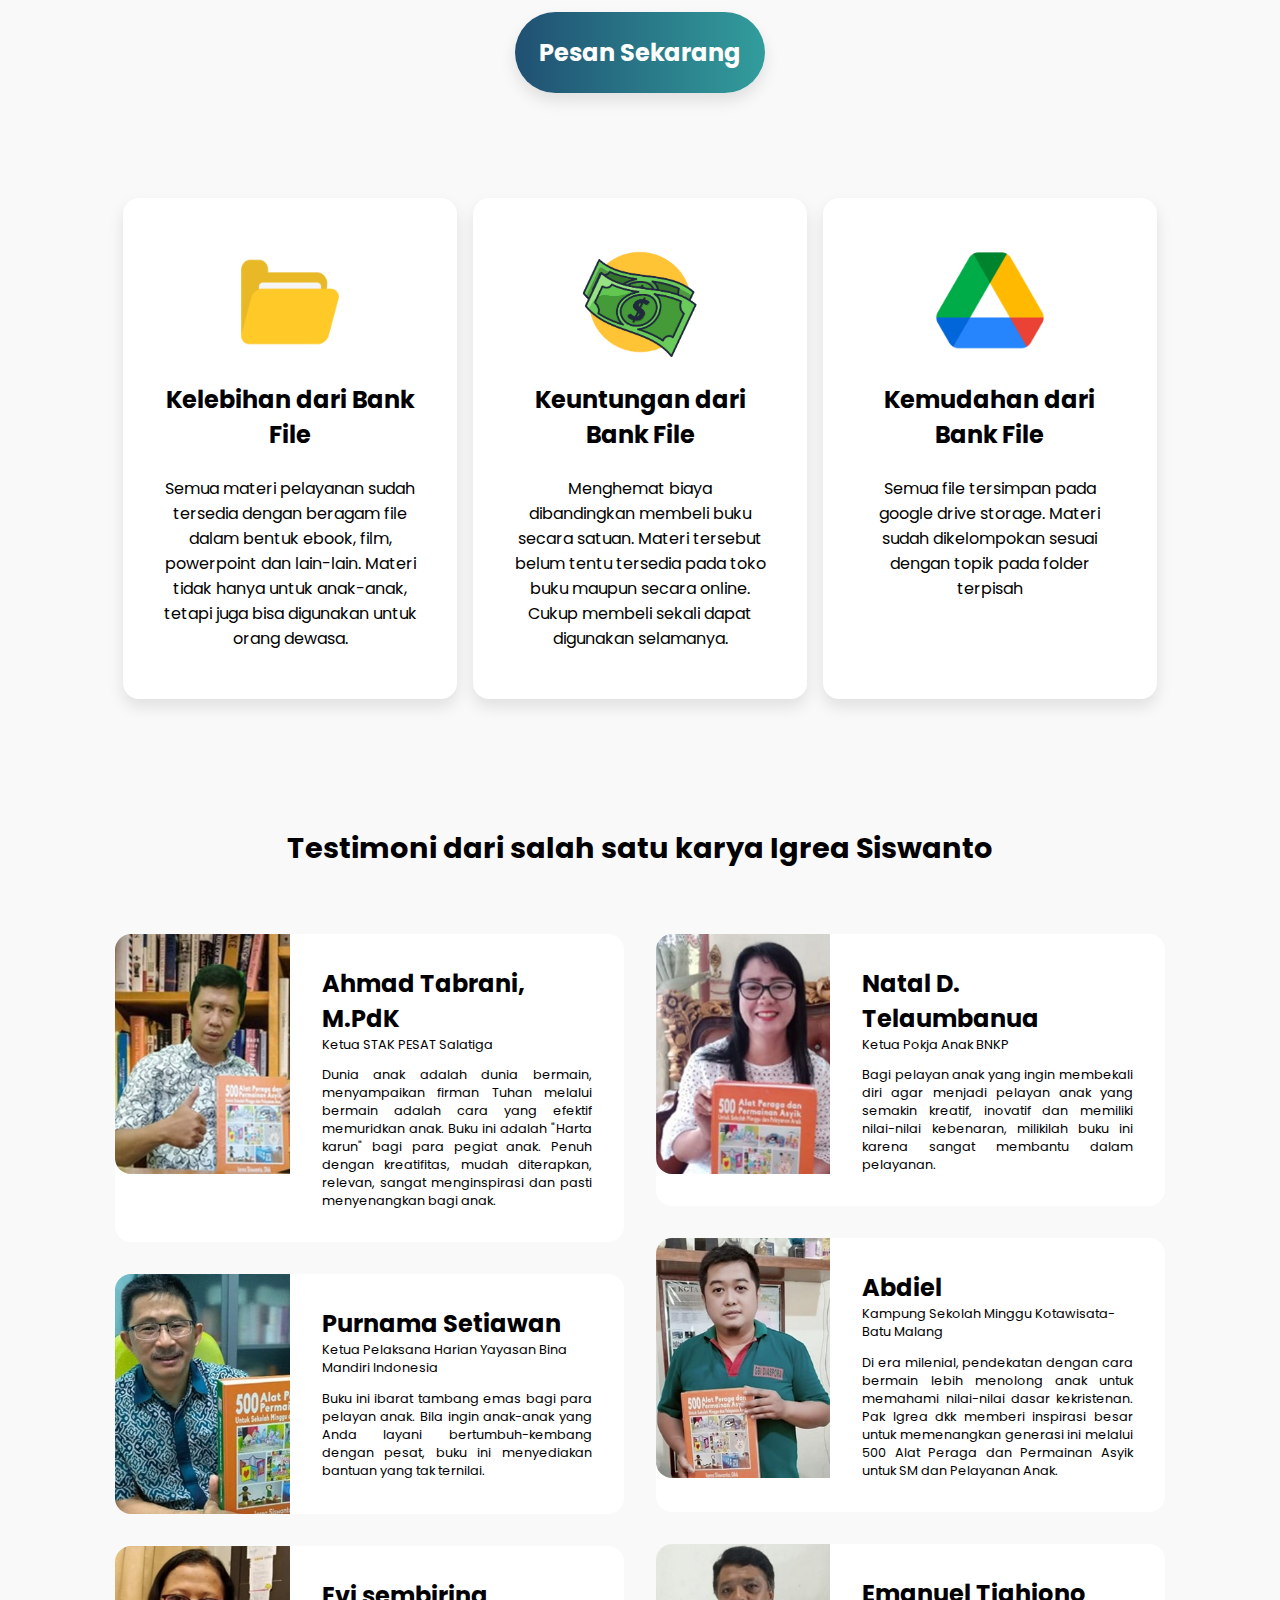
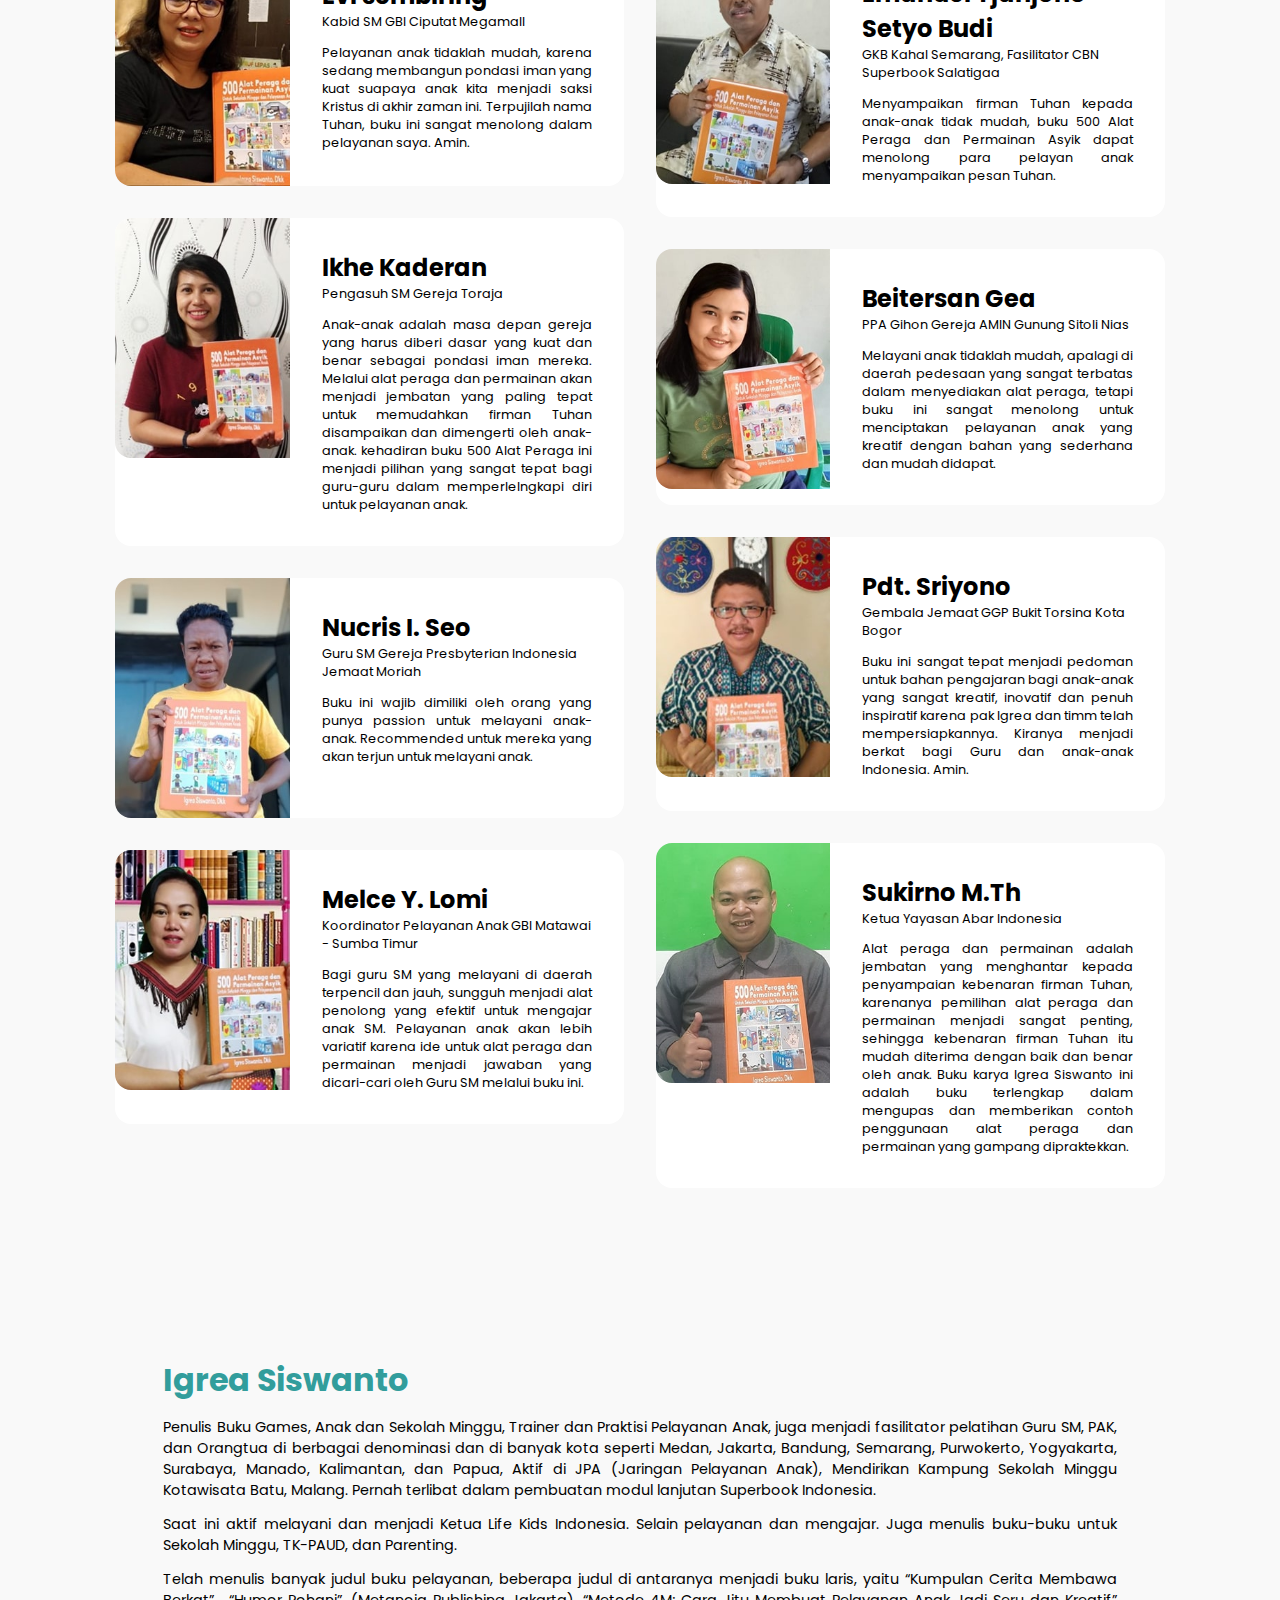
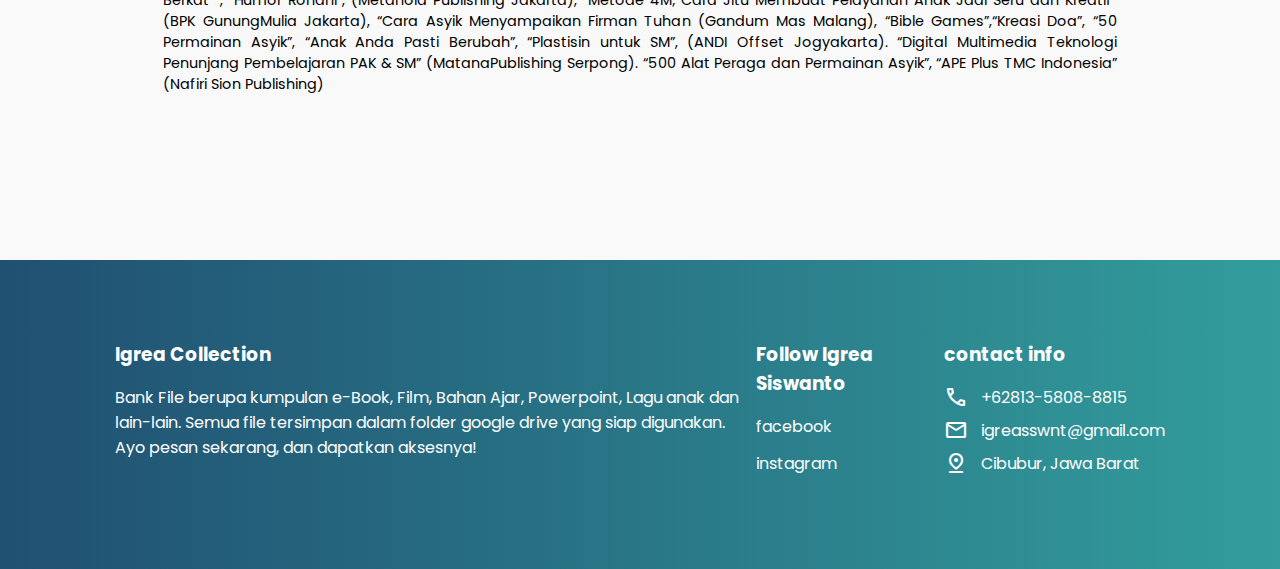
==== commit ef395758: "Add files via upload" ====
--- a/index.html
+++ b/index.html
@@ -32,7 +32,7 @@
           Bank File berupa kumpulan e-Book, Film, Bahan Ajar, Powerpoint, Lagu anak dan lain-lain. Semua file tersimpan dalam folder google drive yang siap
           digunakan. Ayo pesan sekarang, dan dapatkan aksesnya!
         </p>
-        <a target="_blank" href="https://wa.me/6281358088815" class="button"> Pesan Sekarang </a>
+        <a target="_blank" href="https://bit.ly/Pemesanan-Materi-PelayananAnak" class="button"> Pesan Sekarang </a>
       </div>
       <div class="image">
         <img src="images/write.png" alt="" />
@@ -43,95 +43,140 @@
       <div class="image"><img src="images/price.png" alt="" /></div>
       <div class="sample">
         <div class="image">
-          <img src="images/book0.png" alt="" />
-        </div>
-        <div class="image">
-          <img src="images/book1.png" alt="" />
-        </div>
-        <div class="image">
-          <img src="images/book2.png" alt="" />
-        </div>
-        <div class="image">
-          <img src="images/book3.png" alt="" />
-        </div>
-        <div class="image">
-          <img src="images/book4.png" alt="" />
-        </div>
-        <div class="image">
-          <img src="images/book5.png" alt="" />
-        </div>
-        <div class="image">
-          <img src="images/book6.png" alt="" />
-        </div>
-        <div class="image">
-          <img src="images/book7.png" alt="" />
-        </div>
-        <div class="image">
-          <img src="images/book8.png" alt="" />
-        </div>
-        <div class="image">
-          <img src="images/book9.png" alt="" />
-        </div>
-        <div class="image">
-          <img src="images/book10.png" alt="" />
-        </div>
-        <div class="image">
-          <img src="images/book11.png" alt="" />
-        </div>
-        <div class="image">
-          <img src="images/book20.png" alt="" />
-        </div>
-        <div class="image">
-          <img src="images/book13.png" alt="" />
-        </div>
-        <div class="image">
-          <img src="images/book14.png" alt="" />
-        </div>
-        <div class="image">
-          <img src="images/book15.png" alt="" />
-        </div>
-        <div class="image">
-          <img src="images/book16.png" alt="" />
-        </div>
-        <div class="image">
-          <img src="images/book17.png" alt="" />
-        </div>
-        <div class="image">
-          <img src="images/book18.png" alt="" />
-        </div>
-        <div class="image">
-          <img src="images/book19.png" alt="" />
+          <img src="images/book0.jpg" alt="" />
+        </div>
+        <div class="image">
+          <img src="images/book1.jpg" alt="" />
+        </div>
+        <div class="image">
+          <img src="images/book2.jpg" alt="" />
+        </div>
+        <div class="image">
+          <img src="images/book3.jpg" alt="" />
+        </div>
+        <div class="image">
+          <img src="images/book4.jpg" alt="" />
+        </div>
+        <div class="image">
+          <img src="images/book5.jpg" alt="" />
+        </div>
+        <div class="image">
+          <img src="images/book6.jpg" alt="" />
+        </div>
+        <div class="image">
+          <img src="images/book7.jpg" alt="" />
+        </div>
+        <div class="image">
+          <img src="images/book8.jpg" alt="" />
+        </div>
+        <div class="image">
+          <img src="images/book9.jpg" alt="" />
+        </div>
+        <div class="image">
+          <img src="images/book10.jpg" alt="" />
+        </div>
+        <div class="image">
+          <img src="images/book11.jpg" alt="" />
+        </div>
+        <div class="image">
+          <img src="images/book20.jpg" alt="" />
+        </div>
+        <div class="image">
+          <img src="images/book13.jpg" alt="" />
+        </div>
+        <div class="image">
+          <img src="images/book14.jpg" alt="" />
+        </div>
+        <div class="image">
+          <img src="images/book15.jpg" alt="" />
+        </div>
+        <div class="image">
+          <img src="images/book16.jpg" alt="" />
+        </div>
+        <div class="image">
+          <img src="images/book17.jpg" alt="" />
+        </div>
+        <div class="image">
+          <img src="images/book18.jpg" alt="" />
+        </div>
+        <div class="image">
+          <img src="images/book19.jpg" alt="" />
+        </div>
+        <div class="image">
+          <img src="images/book20.jpg" alt="" />
+        </div>
+        <div class="image">
+          <img src="images/book21.jpg" alt="" />
+        </div>
+        <div class="image">
+          <img src="images/book23.jpg" alt="" />
+        </div>
+        <div class="image">
+          <img src="images/book25.jpg" alt="" />
+        </div>
+        <div class="image">
+          <img src="images/book26.jpg" alt="" />
+        </div>
+        <div class="image">
+          <img src="images/book27.jpg" alt="" />
+        </div>
+        <div class="image">
+          <img src="images/book28.jpg" alt="" />
+        </div>
+        <div class="image">
+          <img src="images/book29.jpg" alt="" />
+        </div>
+        <div class="image">
+          <img src="images/book30.jpg" alt="" />
+        </div>
+        <div class="image">
+          <img src="images/book31.jpg" alt="" />
+        </div>
+        <div class="image">
+          <img src="images/book32.jpg" alt="" />
+        </div>
+        <div class="image">
+          <img src="images/book33.jpg" alt="" />
+        </div>
+        <div class="image">
+          <img src="images/book34.jpg" alt="" />
+        </div>
+        <div class="image">
+          <img src="images/book35.jpg" alt="" />
+        </div>
+        <div class="image">
+          <img src="images/book36.jpg" alt="" />
         </div>
       </div>
       <h2 class="discount">Harga Asli Rp 500.000, Diskon 50%</h2>
-      <h3>Anda akan mendapatkan File materi berupa kumpulan 150 Power Point dan 200 E-Book:</h3>
+      <h3>Anda akan mendapatkan bank file ratusan Powerpoint, Film, dan E-book</h3>
       <div class="content">
         <div class="l">
           <div class="li">
             <img src="images/folder.png" class="img-folder" alt="" />
-            <p>Kumpulan 50 e-Book Pelayanan Anak</p>
-          </div>
-          <div class="li">
-            <img src="images/folder.png" class="img-folder" alt="" />
-            <p>Kumpulan 50 e-Book Penginjilan Anak</p>
-          </div>
-          <div class="li">
-            <img src="images/folder.png" class="img-folder" alt="" />
-            <p>Kumpulan 50 e-Book Materi Bimbel/TK/Paud</p>
+            <p>Kumpulan e-Book Pelayanan Anak</p>
+          </div>
+          <div class="li">
+            <img src="images/folder.png" class="img-folder" alt="" />
+            <p>Kumpulan e-Book Penginjilan Anak</p>
+          </div>
+          <div class="li">
+            <img src="images/folder.png" class="img-folder" alt="" />
+            <p>Kumpulan e-Book Teologi dan Umum</p>
           </div>
         </div>
         <div class="r">
           <div class="li">
             <img src="images/folder.png" class="img-folder" alt="" />
-            <p>Kumpulan 100 Power Point Cerita SM</p>
-          </div>
-          <div class="li">
-            <img src="images/folder.png" class="img-folder" alt="" />
-            <p>Kumpulan 50 Power Point Seminar GSM & Games</p>
-          </div>
-          <div class="li">
-            <img src="images/folder.png" class="img-folder" alt="" />
-            <p>Kumpulan Materi Bahasa Inggris untuk Anak & Film Animasi</p>
+            <p>Kumpulan Materi Bimbel dan Bahasa Inggris</p>
+          </div>
+          <div class="li">
+            <img src="images/folder.png" class="img-folder" alt="" />
+            <p>Kumpulan 100 Powerpoint Cerita Sekolah Minggu</p>
+          </div>
+          <div class="li">
+            <img src="images/folder.png" class="img-folder" alt="" />
+            <p>Kumpulan Powerpoint Seminar GSM-Pelayanan Anak-Khotbah, dll</p>
           </div>
         </div>
       </div>
@@ -140,13 +185,13 @@
         <div class="l">
           <div class="li">
             <img src="images/folder.png" class="img-folder" alt="" />
-            <p>Kumpulan 200 Film Pelayanan</p>
+            <p>Kumpulan 100 lebih Lagu Anak-anak dan SM</p>
           </div>
         </div>
         <div class="r">
           <div class="li">
             <img src="images/folder.png" class="img-folder" alt="" />
-            <p>Kumpulan 100 Lagu anak dan Sekolah Minggu</p>
+            <p>Kumpulan 200 lebih Film untuk Pelayanan Anak & Dewasa</p>
           </div>
         </div>
       </div>
@@ -184,7 +229,7 @@
       <div class="container">
         <div class="left">
           <div class="card">
-            <img src="./images/photo7.png" alt="" />
+            <img src="./images/photo7.jpg" alt="" />
             <div class="content-container">
               <h3>Ahmad Tabrani, M.PdK</h3>
               <p class="title">Ketua STAK PESAT Salatiga</p>
@@ -195,7 +240,7 @@
             </div>
           </div>
           <div class="card">
-            <img src="./images/photo11.png" alt="" />
+            <img src="./images/photo11.jpg" alt="" />
             <div class="content-container">
               <h3>Purnama Setiawan</h3>
               <p class="title">Ketua Pelaksana Harian Yayasan Bina Mandiri Indonesia</p>
@@ -206,7 +251,7 @@
             </div>
           </div>
           <div class="card">
-            <img src="./images/photo10.png" alt="" />
+            <img src="./images/photo10.jpg" alt="" />
             <div class="content-container">
               <h3>Evi sembiring</h3>
               <p class="title">Kabid SM GBI Ciputat Megamall</p>
@@ -217,7 +262,7 @@
             </div>
           </div>
           <div class="card">
-            <img src="./images/photo3.png" alt="" />
+            <img src="./images/photo3.jpg" alt="" />
             <div class="content-container">
               <h3>Ikhe Kaderan</h3>
               <p class="title">Pengasuh SM Gereja Toraja</p>
@@ -229,7 +274,7 @@
             </div>
           </div>
           <div class="card">
-            <img src="./images/photo9.png" alt="" />
+            <img src="./images/photo9.jpg" alt="" />
             <div class="content-container">
               <h3>Nucris I. Seo</h3>
               <p class="title">Guru SM Gereja Presbyterian Indonesia Jemaat Moriah</p>
@@ -240,7 +285,7 @@
             </div>
           </div>
           <div class="card">
-            <img src="./images/photo5.png" alt="" />
+            <img src="./images/photo5.jpg" alt="" />
             <div class="content-container">
               <h3>Melce Y. Lomi</h3>
               <p class="title">Koordinator Pelayanan Anak GBI Matawai - Sumba Timur</p>
@@ -254,7 +299,7 @@
 
         <div class="right">
           <div class="card">
-            <img src="./images/photo4.png" alt="" />
+            <img src="./images/photo4.jpg" alt="" />
             <div class="content-container">
               <h3>Natal D. Telaumbanua</h3>
               <p class="title">Ketua Pokja Anak BNKP</p>
@@ -265,7 +310,7 @@
             </div>
           </div>
           <div class="card">
-            <img src="./images/photo6.png" alt="" />
+            <img src="./images/photo6.jpg" alt="" />
             <div class="content-container">
               <h3>Abdiel</h3>
               <p class="title">Kampung Sekolah Minggu Kotawisata-Batu Malang</p>
@@ -276,7 +321,7 @@
             </div>
           </div>
           <div class="card">
-            <img src="./images/photo1.png" alt="" />
+            <img src="./images/photo1.jpg" alt="" />
             <div class="content-container">
               <h3>Emanuel Tjahjono Setyo Budi</h3>
               <p class="title">GKB Kahal Semarang, Fasilitator CBN Superbook Salatigaa</p>
@@ -287,7 +332,7 @@
             </div>
           </div>
           <div class="card">
-            <img src="./images/photo2.png" alt="" />
+            <img src="./images/photo2.jpg" alt="" />
             <div class="content-container">
               <h3>Beitersan Gea</h3>
               <p class="title">PPA Gihon Gereja AMIN Gunung Sitoli Nias</p>
@@ -298,7 +343,7 @@
             </div>
           </div>
           <div class="card">
-            <img src="./images/photo8.png" alt="" />
+            <img src="./images/photo8.jpg" alt="" />
             <div class="content-container">
               <h3>Pdt. Sriyono</h3>
               <p class="title">Gembala Jemaat GGP Bukit Torsina Kota Bogor</p>
@@ -309,14 +354,14 @@
             </div>
           </div>
           <div class="card">
-            <img src="./images/photo12.png" alt="" />
+            <img src="./images/photo12.jpg" alt="" />
             <div class="content-container">
               <h3>Sukirno M.Th</h3>
               <p class="title">Ketua Yayasan Abar Indonesia</p>
               <p class="words">
                 Alat peraga dan permainan adalah jembatan yang menghantar kepada penyampaian kebenaran firman Tuhan, karenanya pemilihan alat peraga dan
-                permainan menjadi sangat penting, sehingga kebenaran firman Tuhan itu mudah diterima dengan baik dan benar oleh anak.  Buku karya Igrea Siswanto ini adalah buku terlengkap dalam mengupas dan memberikan contoh penggunaan alat peraga dan permainan yang gampang
-                dipraktekkan.
+                permainan menjadi sangat penting, sehingga kebenaran firman Tuhan itu mudah diterima dengan baik dan benar oleh anak. Buku karya Igrea
+                Siswanto ini adalah buku terlengkap dalam mengupas dan memberikan contoh penggunaan alat peraga dan permainan yang gampang dipraktekkan.
               </p>
             </div>
           </div>
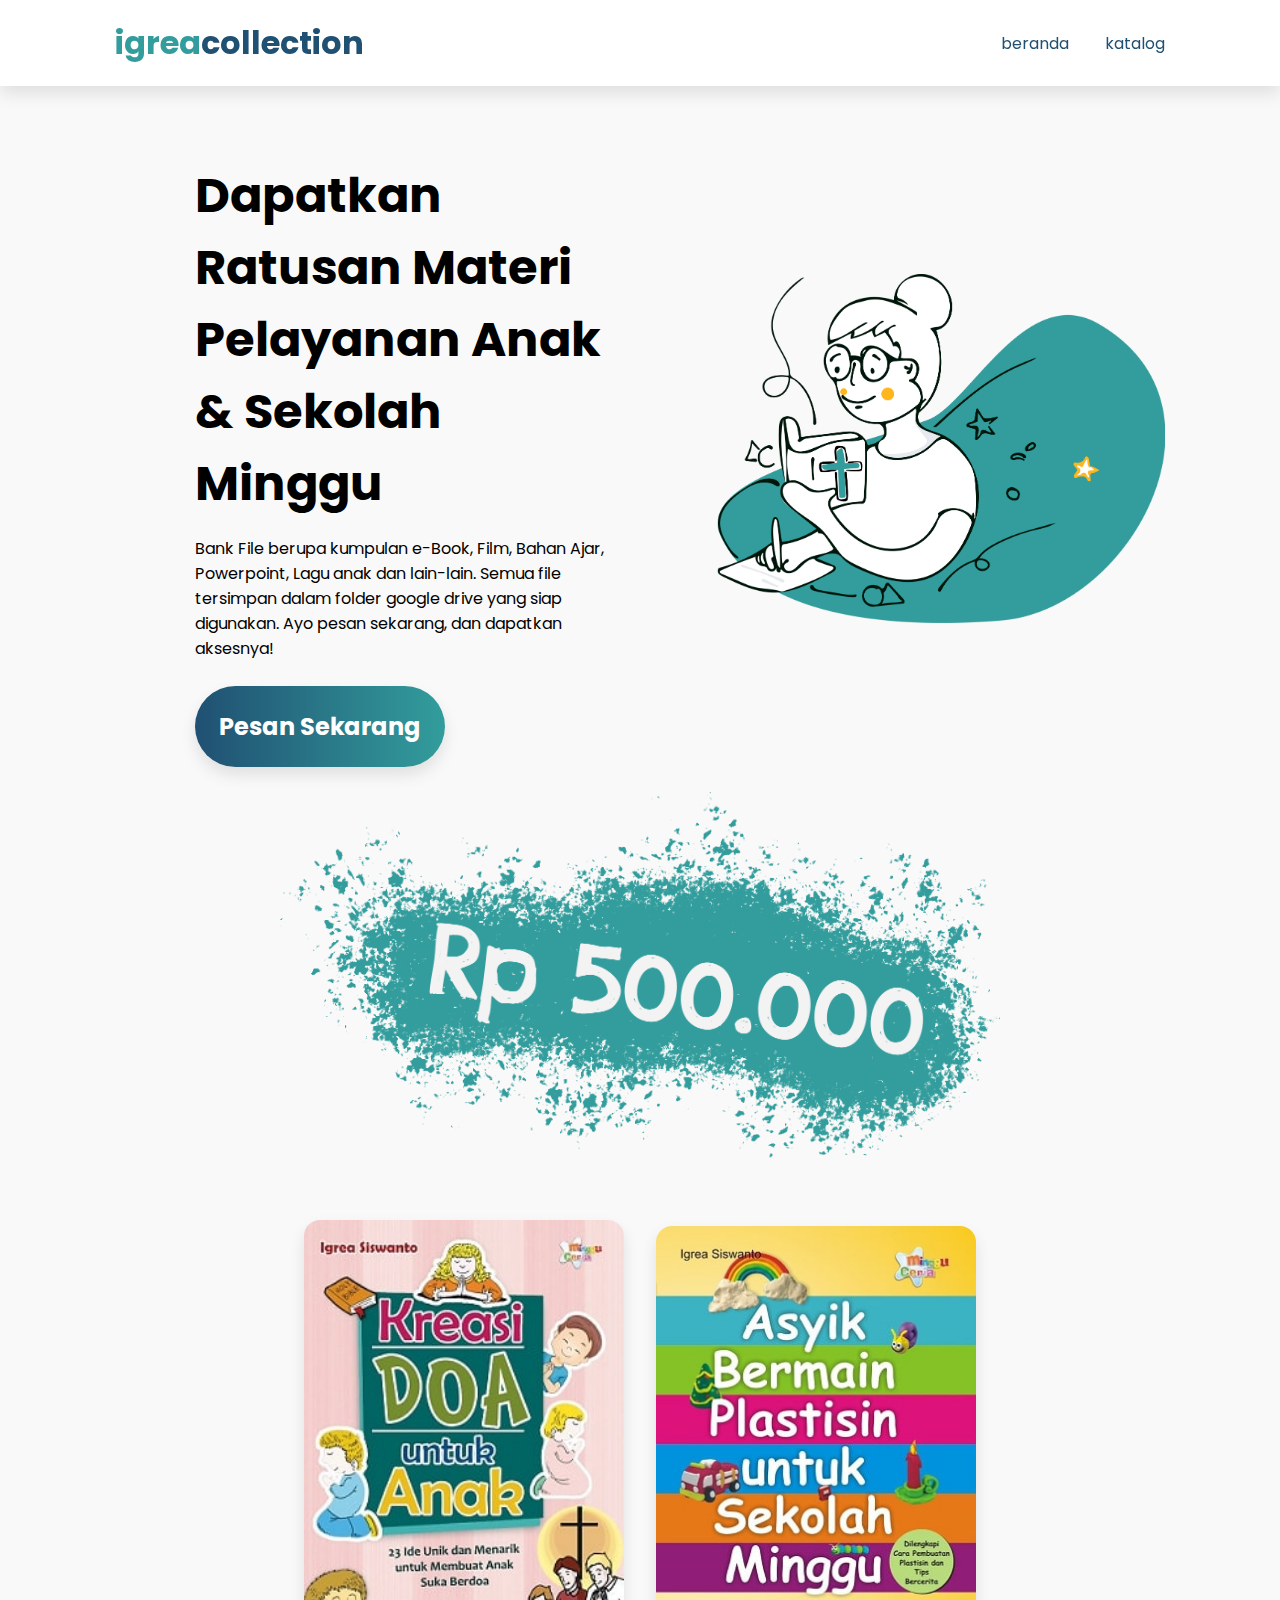
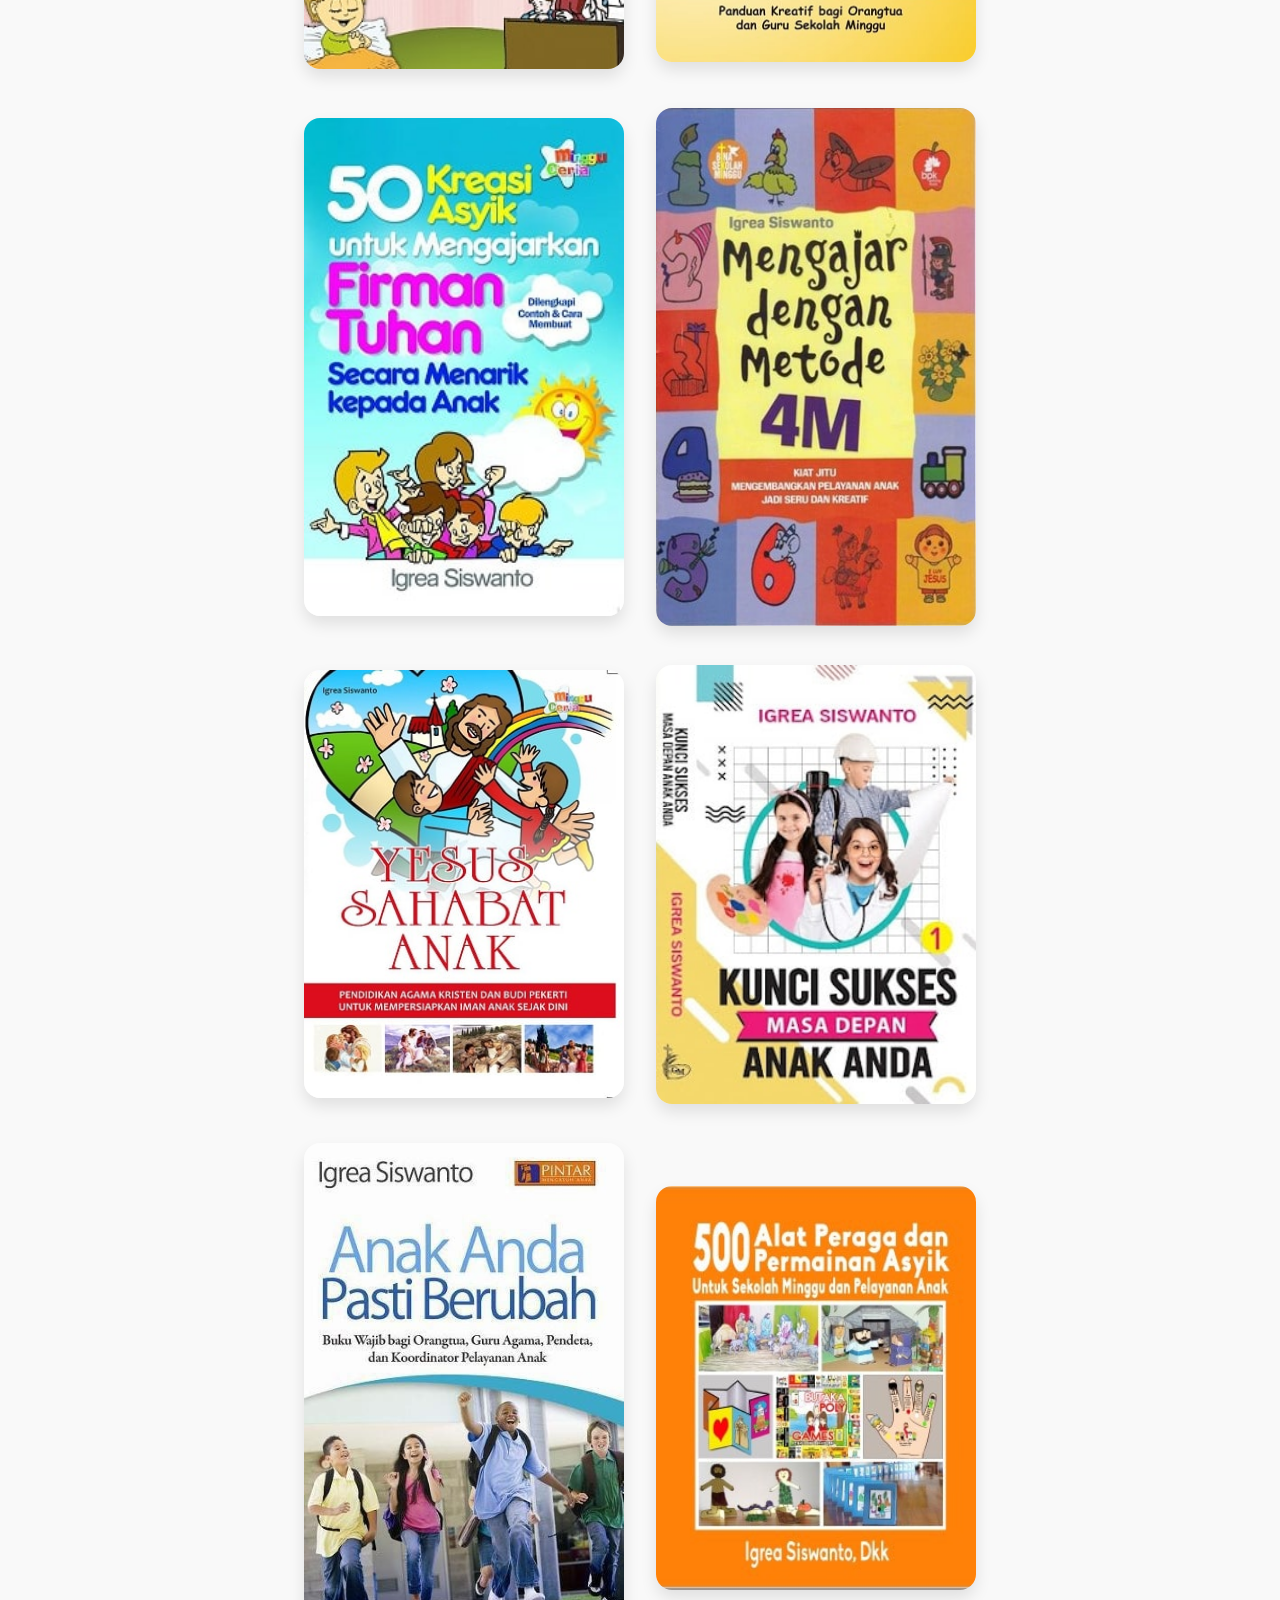
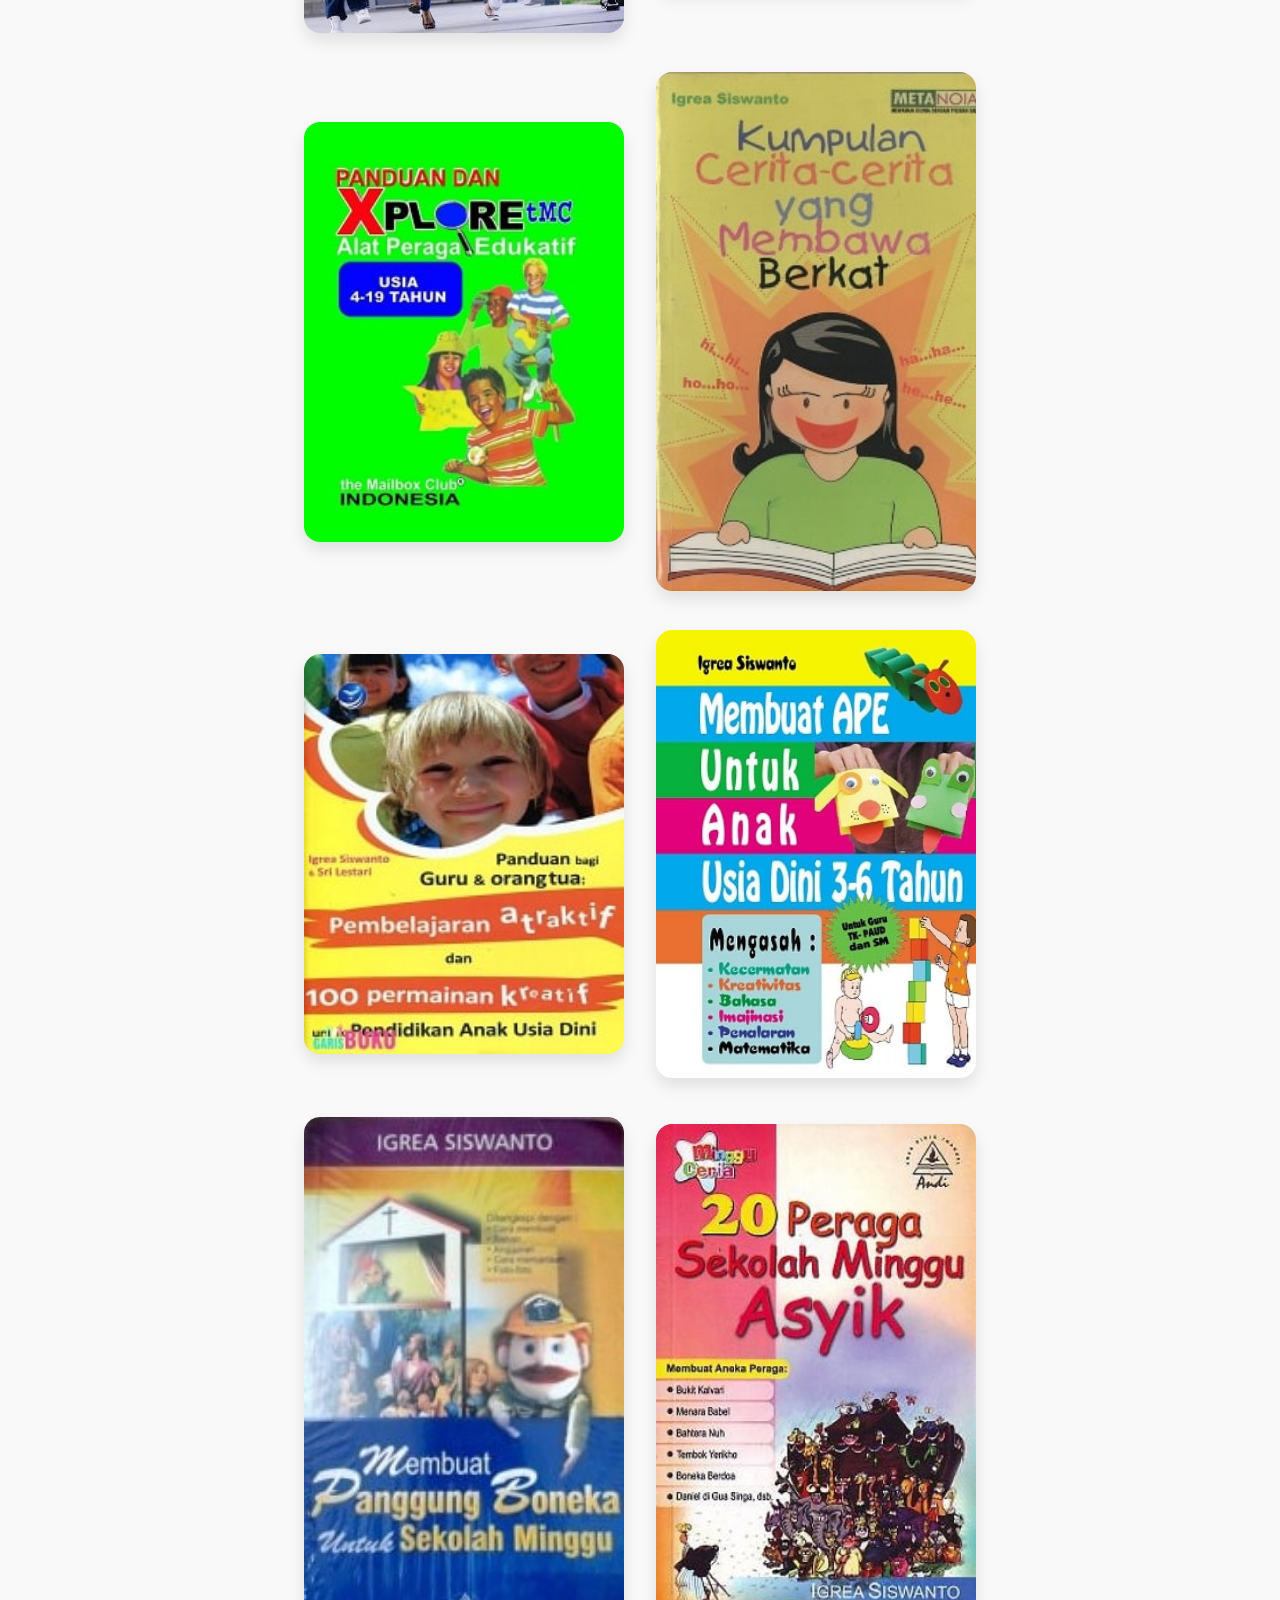
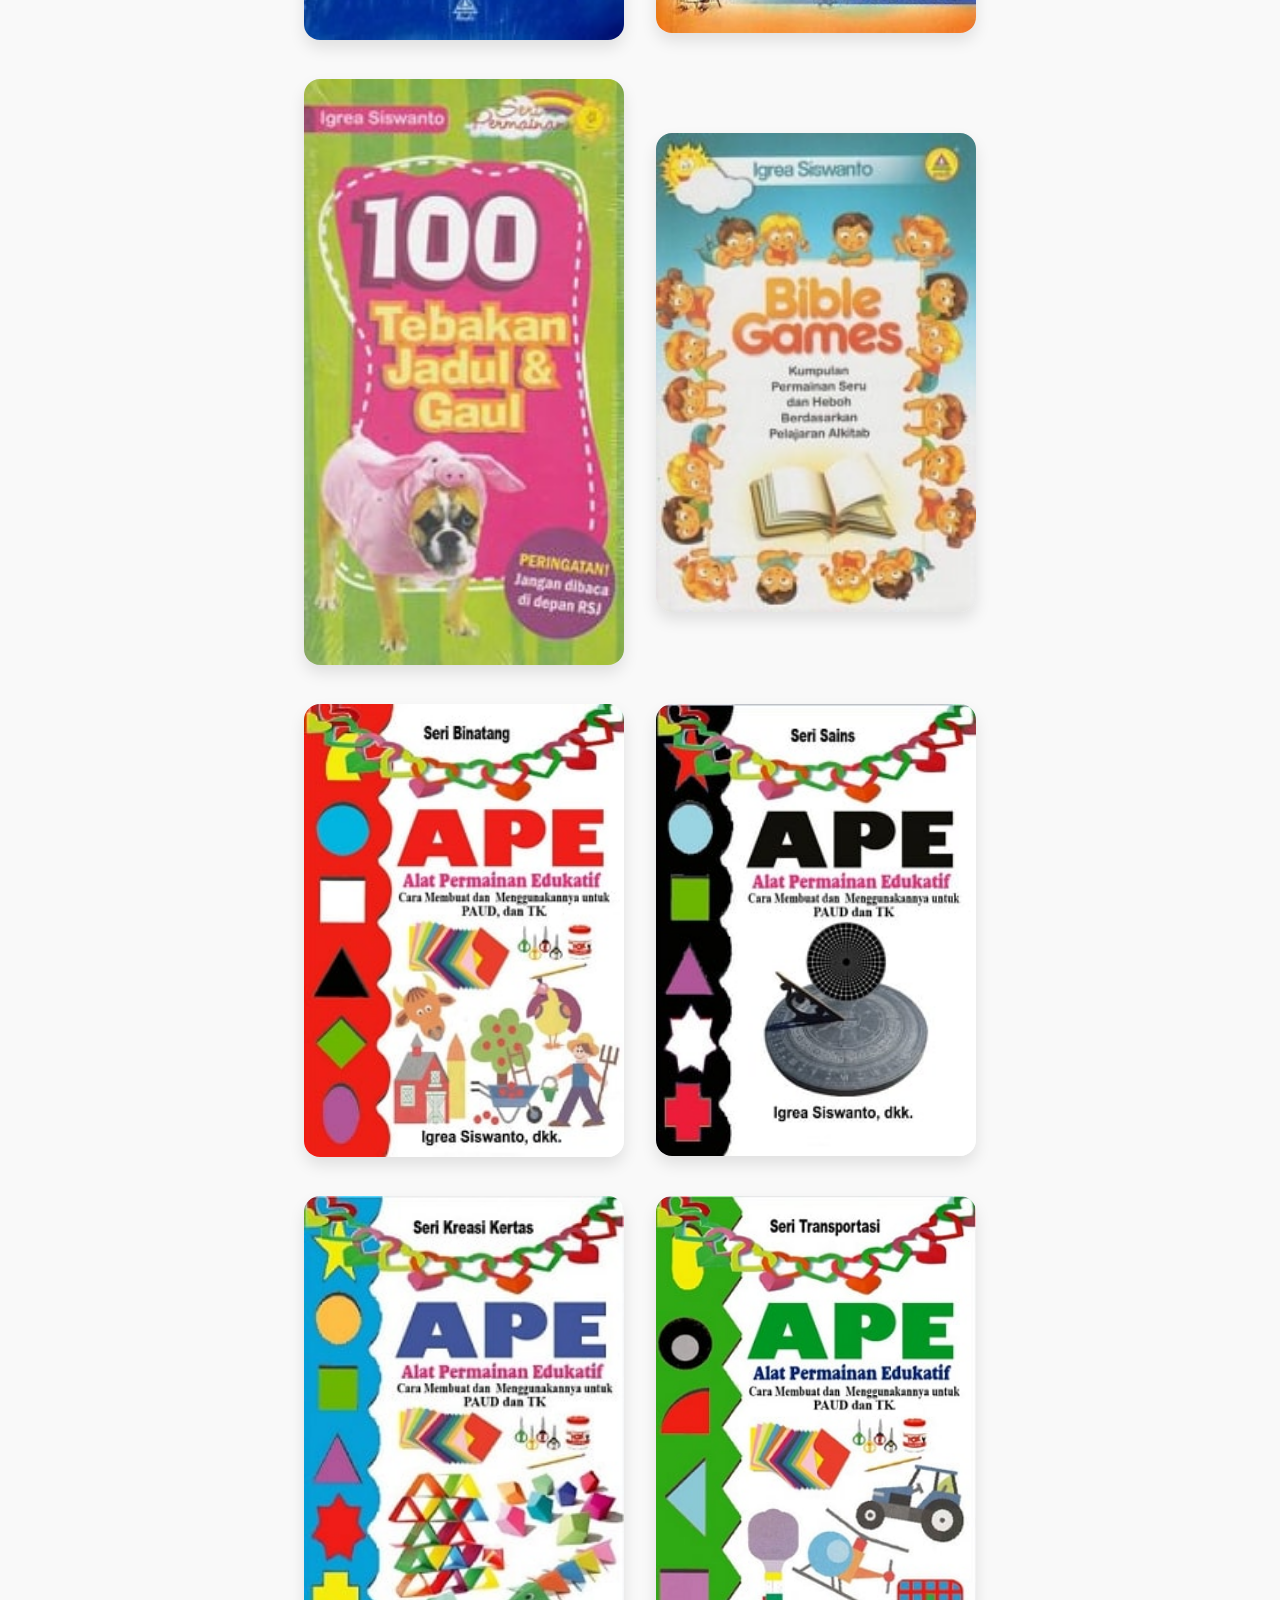
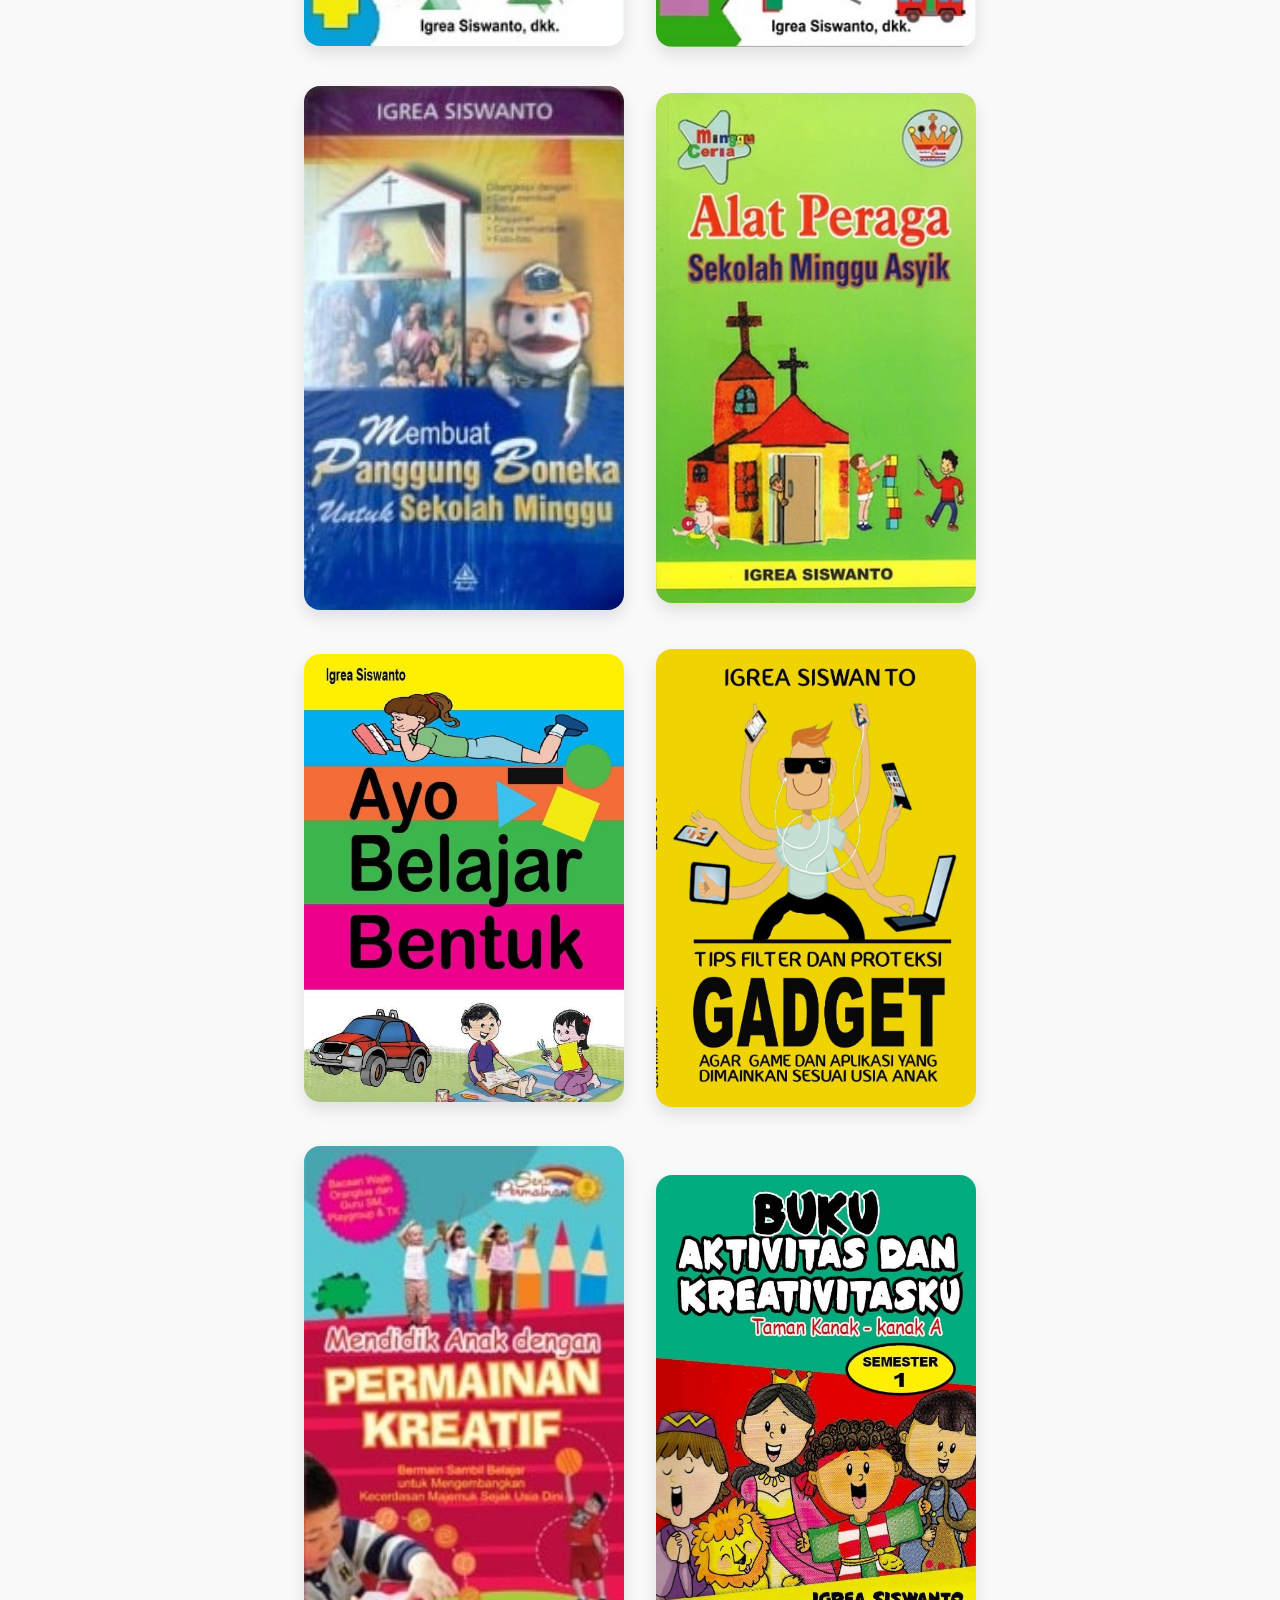
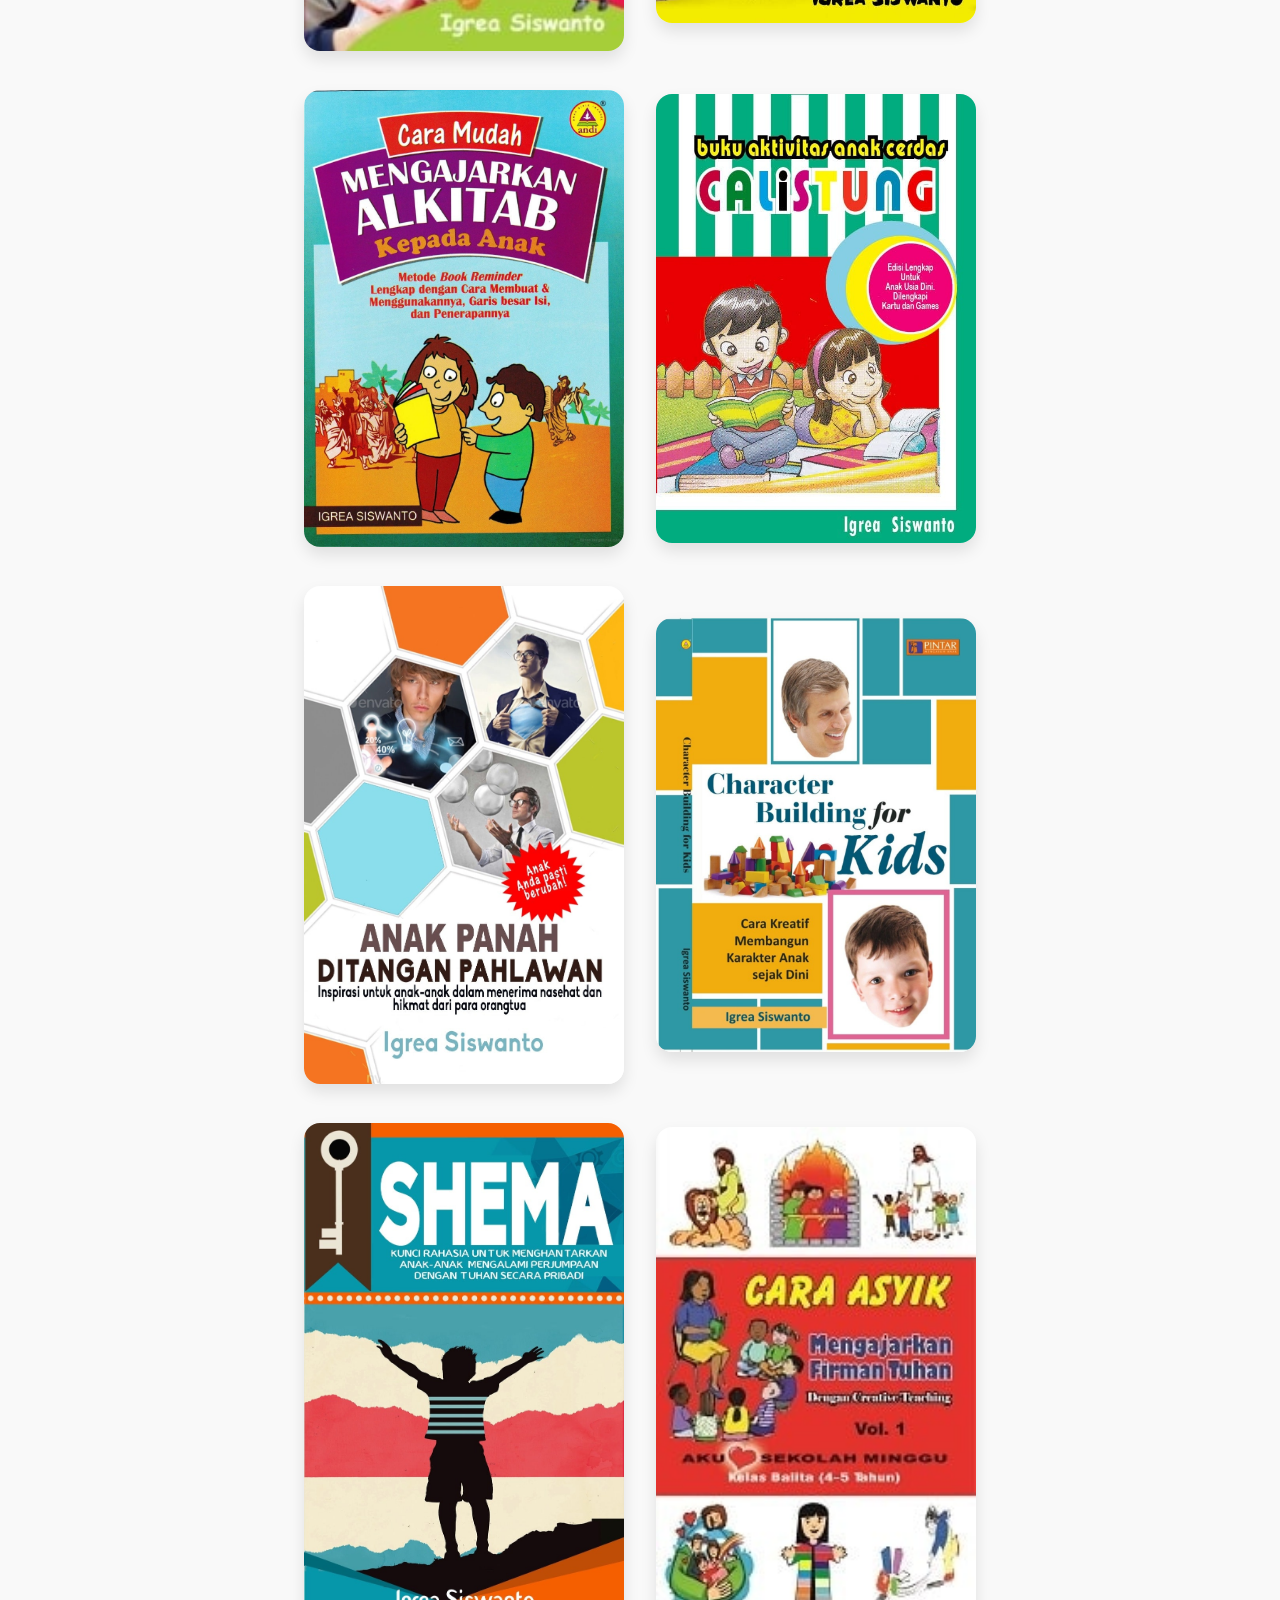
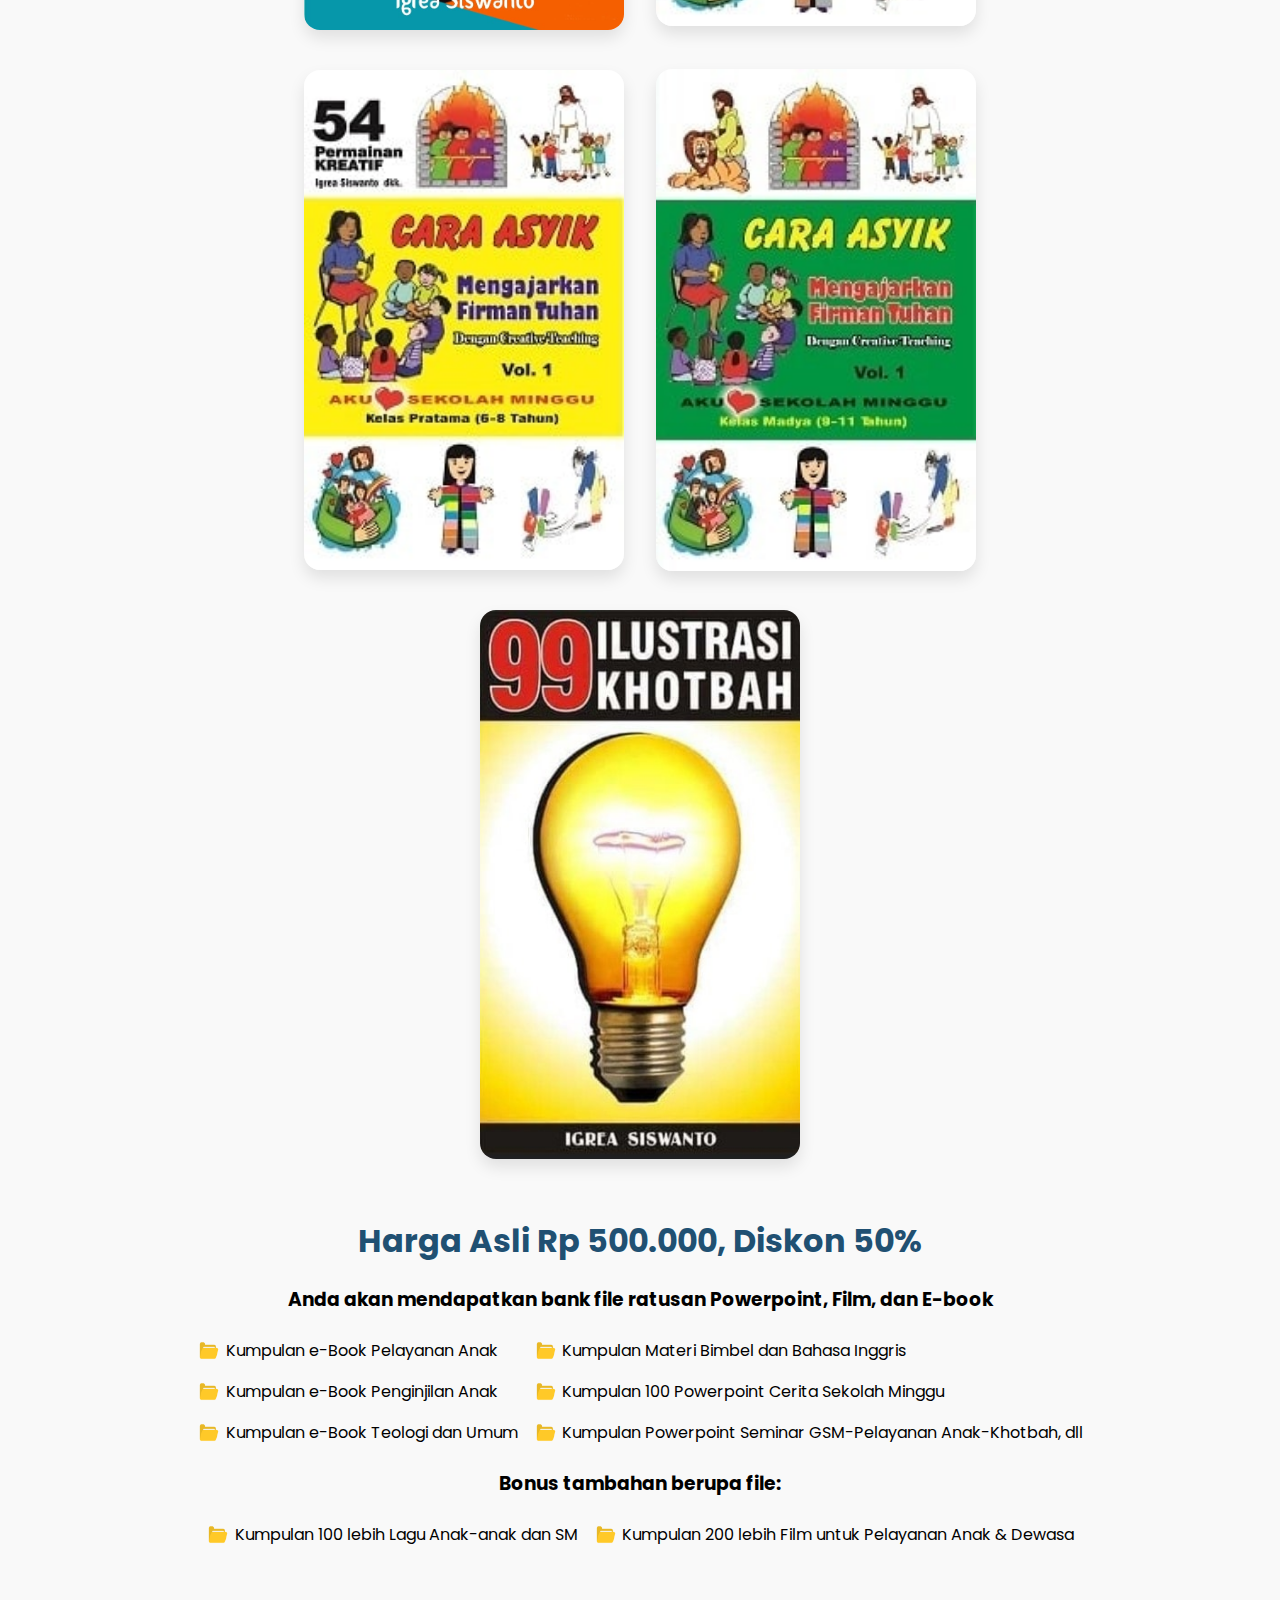
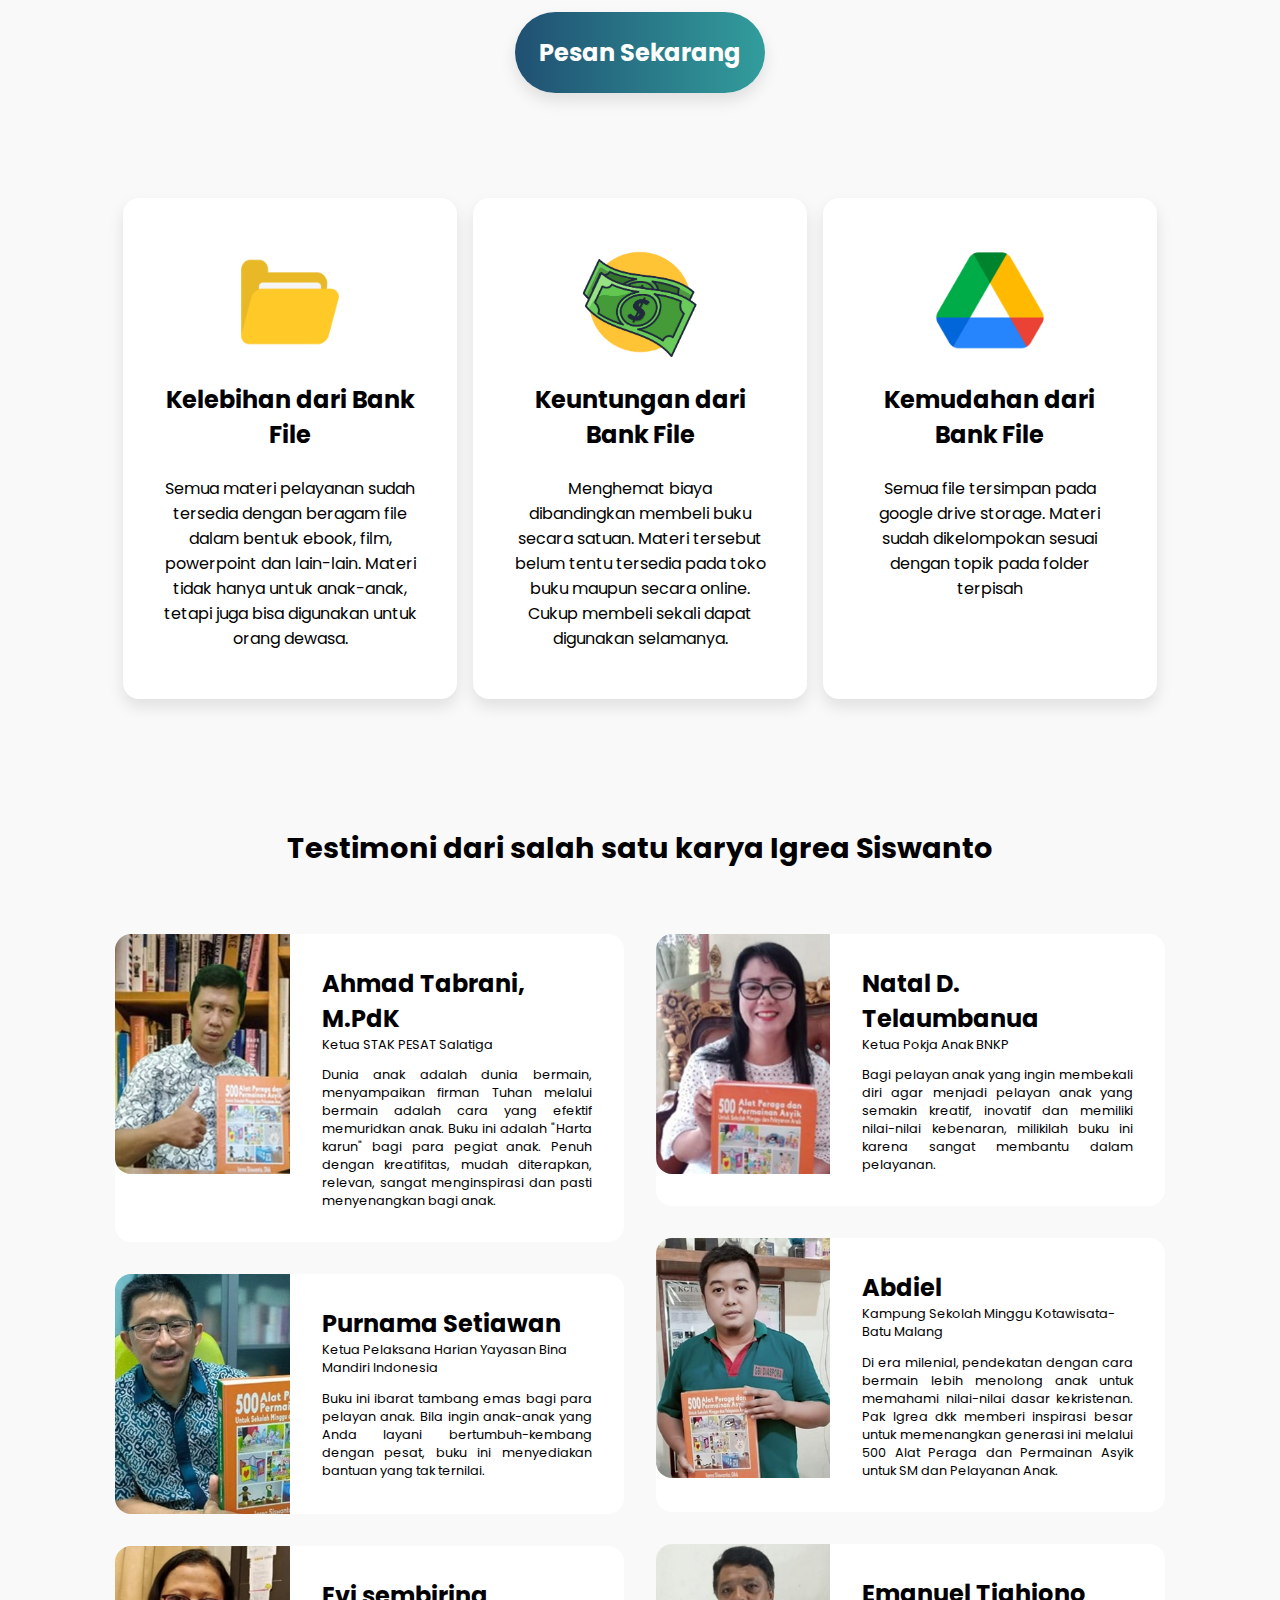
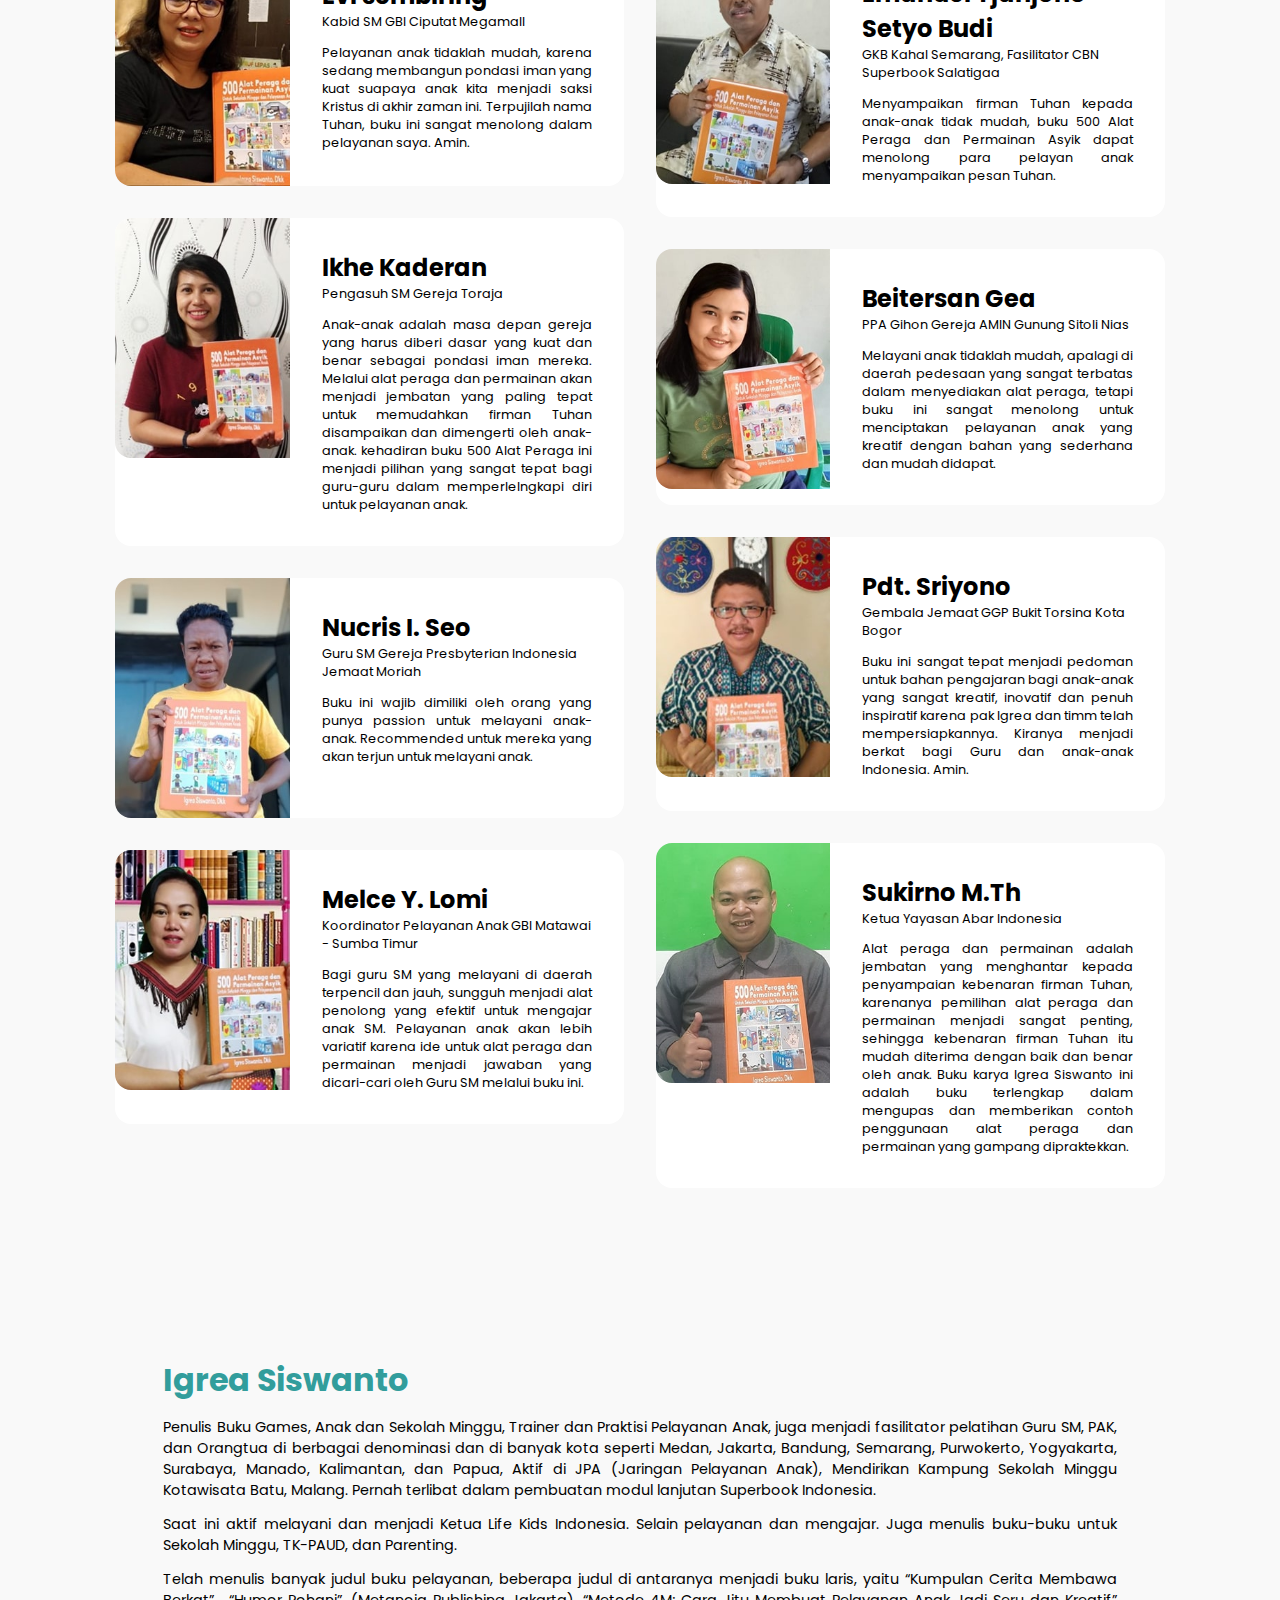
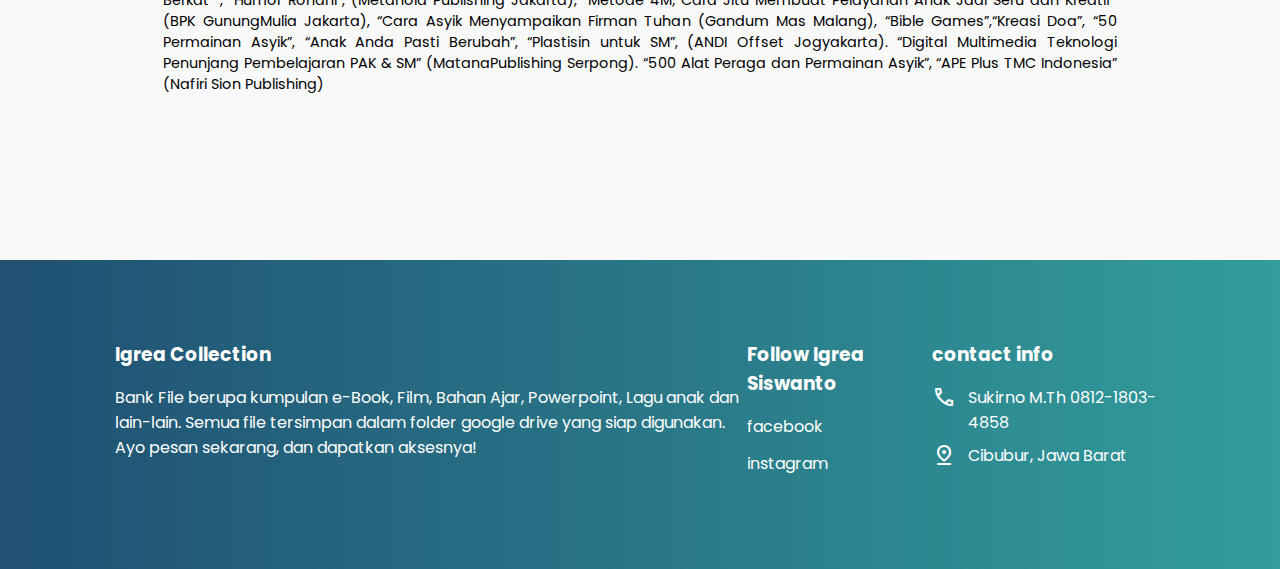
==== commit 70431a24: "Update index.html" ====
--- a/index.html
+++ b/index.html
@@ -32,7 +32,7 @@
           Bank File berupa kumpulan e-Book, Film, Bahan Ajar, Powerpoint, Lagu anak dan lain-lain. Semua file tersimpan dalam folder google drive yang siap
           digunakan. Ayo pesan sekarang, dan dapatkan aksesnya!
         </p>
-        <a target="_blank" href="https://bit.ly/Pemesanan-Materi-PelayananAnak" class="button"> Pesan Sekarang </a>
+        <a target="_blank" href="https://wa.me/6281218034858" class="button"> Pesan Sekarang </a>
       </div>
       <div class="image">
         <img src="images/write.png" alt="" />
@@ -196,7 +196,7 @@
         </div>
       </div>
       <div class="button-container">
-        <a target="_blank" href="https://bit.ly/Pemesanan-Materi-PelayananAnak" class="button"> Pesan Sekarang </a>
+        <a target="_blank" href="https://wa.me/6281218034858" class="button"> Pesan Sekarang </a>
       </div>
     </section>
     <!-- benefits -->
@@ -413,12 +413,12 @@
         <h3>contact info</h3>
         <div class="info">
           <span class="material-symbols-rounded"> call </span>
-          <p>+62813-5808-8815</p>
-        </div>
-        <div class="info">
+          <p>Sukirno M.Th 0812-1803-4858</p>
+        </div>
+<!--         <div class="info">
           <span class="material-symbols-rounded"> mail </span>
           <p>igreasswnt@gmail.com</p>
-        </div>
+        </div> -->
         <div class="info">
           <span class="material-symbols-rounded"> pin_drop </span>
           <p>Cibubur, Jawa Barat</p>
